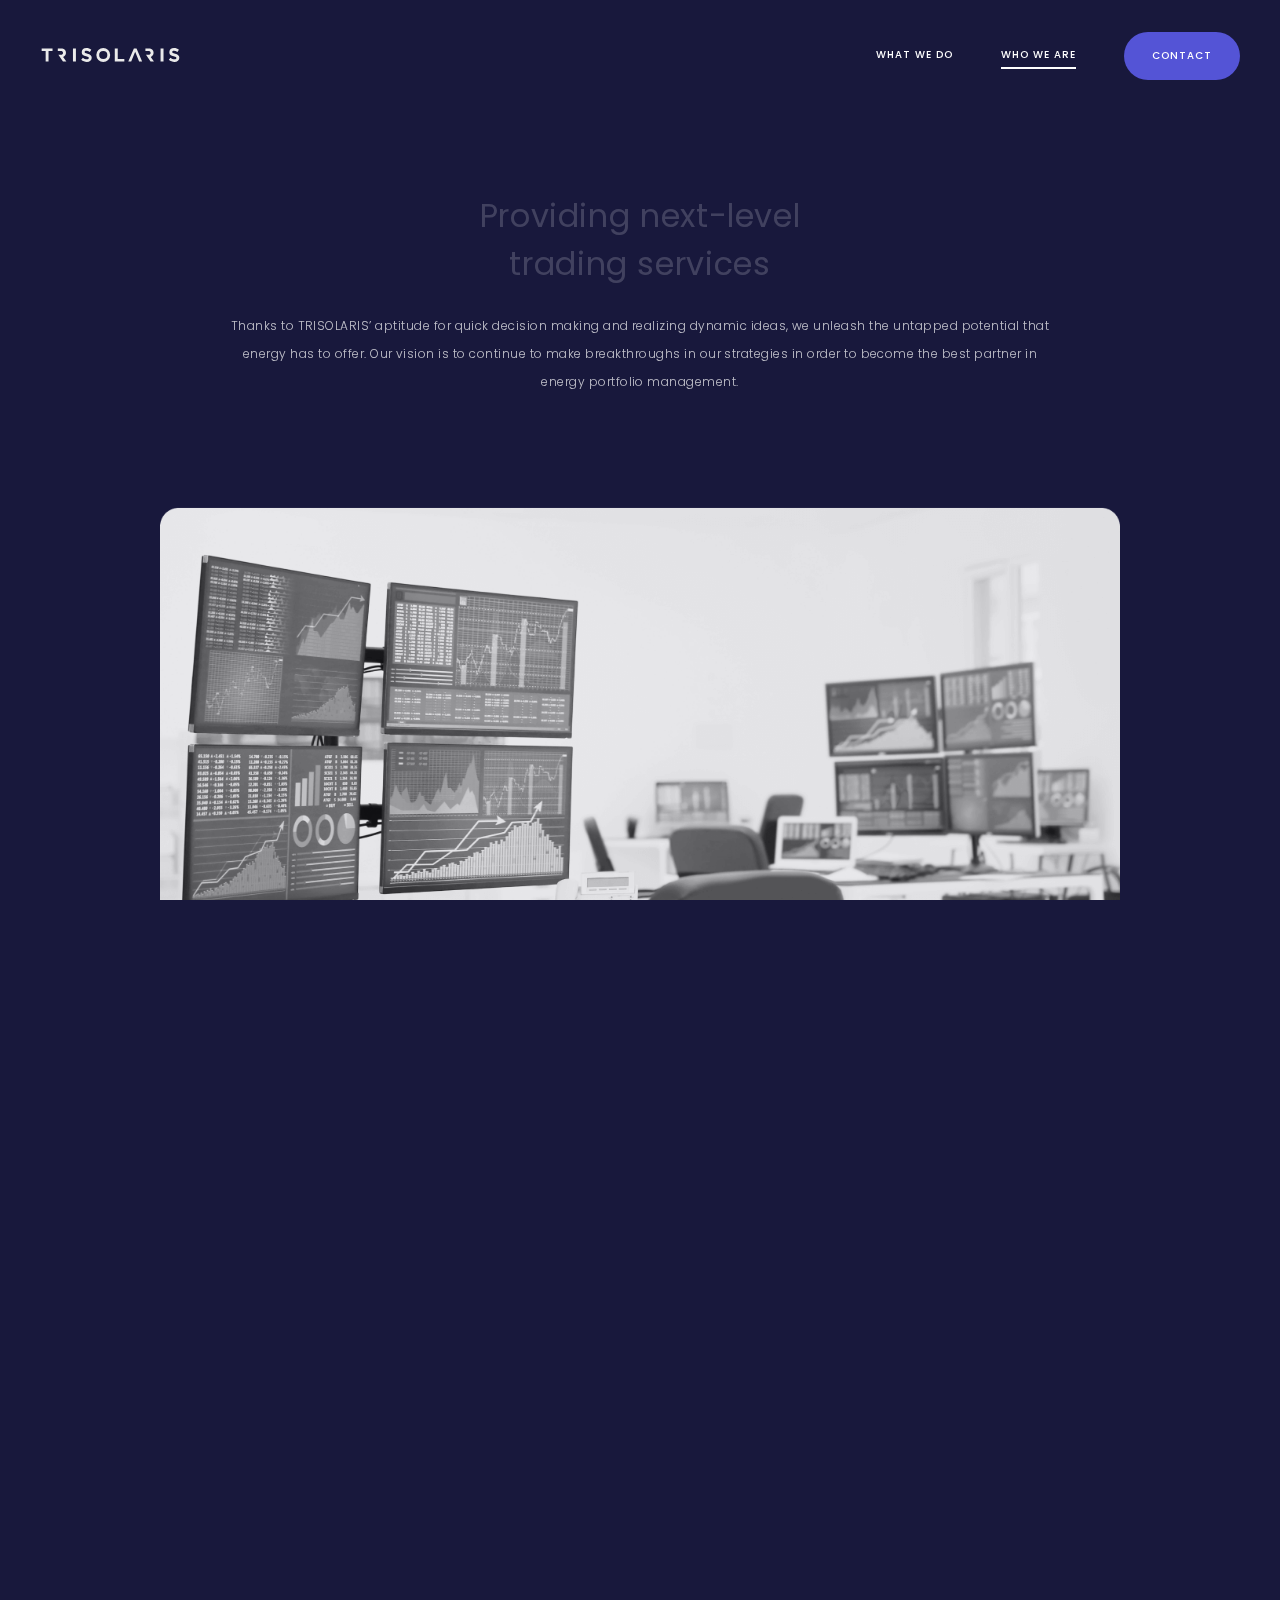
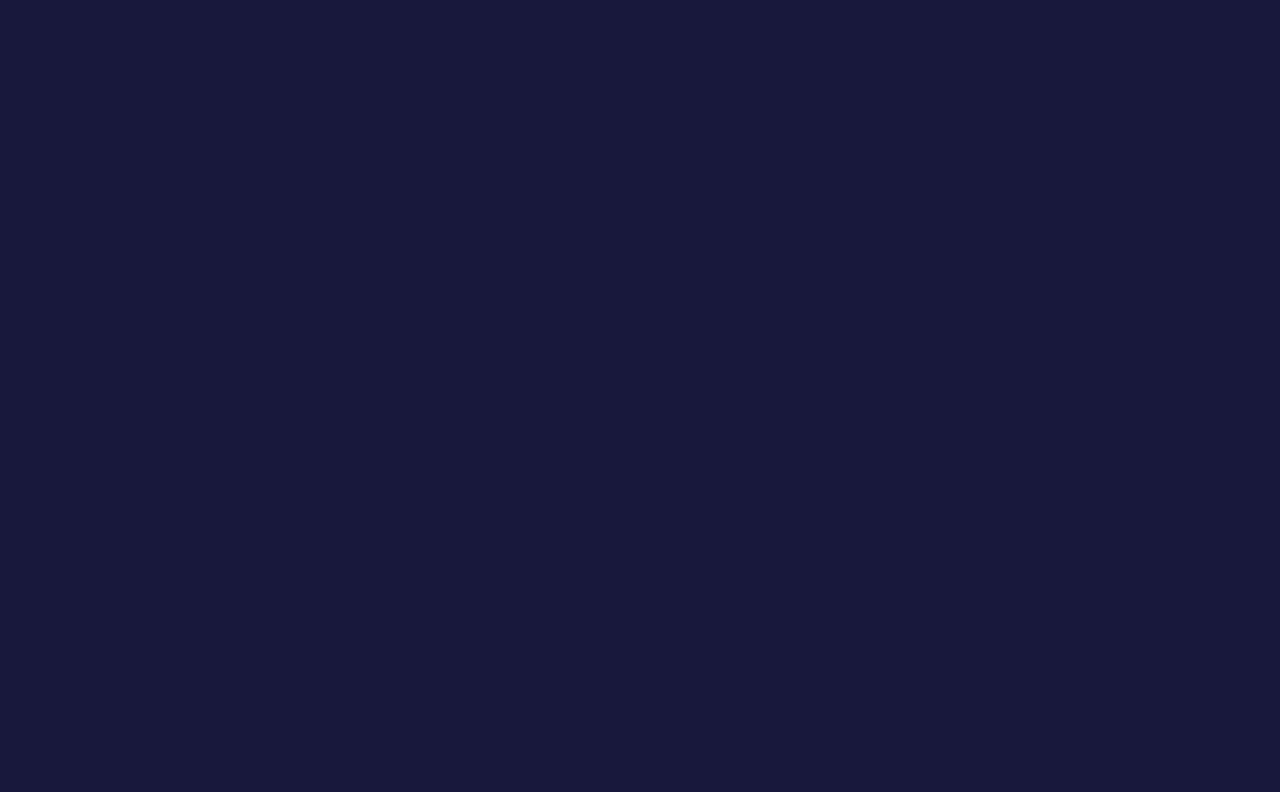
==== about.html @ 43011b35 "hero update" ====
<!DOCTYPE html>
<html lang="en">

<head>
	<meta charset="UTF-8">
	<meta name="viewport" content="width=device-width, initial-scale=1.0">
	<link rel="stylesheet" href="style.css">
	<title>Trisolaris</title>

	<link rel="apple-touch-icon" sizes="180x180" href="images/content/favicon/apple-touch-icon.png">
	<link rel="icon" type="image/png" sizes="32x32" href="images/content/favicon/favicon-32x32.png">
	<link rel="icon" type="image/png" sizes="16x16" href="images/content/favicon/favicon-16x16.png">
	<link rel="manifest" href="images/content/favicon/site.webmanifest">
	<link rel="mask-icon" href="images/content/favicon/safari-pinned-tab.svg" color="#5bbad5">
	<meta name="msapplication-TileColor" content="#da532c">
	<meta name="theme-color" content="#ffffff">

</head>

<body>
	<div id="smooth-wrapper" class="smooth-wrapper">
		<div id="smooth-content">
			<nav class="nav">
				<div class="nav__logo">
					<a href="/trisolaris/"><img src="@/../images/bg/logo.svg" alt="Trisolaris logo"></a>
				</div>
				<div class="nav__burger"></div>
				<div class="nav__menu">

					<a class="nav__menu__burger nav__menu__item" href="/trisolaris/" role="button">What we do</a>
					<a class="nav__menu__burger nav__menu__item nav__menu__item-active" href="/trisolaris/about.html" role="button">Who we are</a>
					<a class="nav__menu__burger nav__menu__button" href="/trisolaris/contact.html" role="button">
						<p>Contact</p>
					</a>

				</div>
			</nav>
			<section class="aboutus">
				<div class="container">
					<div class="aboutus__text">
						<h1 class="aboutus__text-animation">Providing next-level<br> trading services</h1>
						<p>Thanks to TRISOLARIS’ aptitude for quick decision making and realizing dynamic ideas, we unleash the untapped potential that energy has to offer. Our vision is to continue to make breakthroughs in our strategies in order to become the best partner in energy portfolio management.</p>
					</div>
					<div class="aboutus__image">
						<img src="@/../images/bg/aboutus.png" alt="">
					</div>
					<div class="aboutus__divider">
						<div class="aboutus__divider__line"></div>
						<p>UNIQUE ADVANTAGE</p>
						<div class="aboutus__divider__line"></div>
					</div>
					<div class="aboutus__bottomtext">
						<h1>To reach our goal, TRISOLARIS leverages our own unique advantage – connecting our data and proprietary technology with market expertise.</h1>
						<p>We utilize our team’s proficiency  in analyzing data, recognizing patterns and solving complex problems to avoid risk, reduce volatility in the market and maximize profit. Our team’s skill in maneuvering the markets’ complexities always ensure that our trading activities are not only operating smoothly but at their top capacities.</p>
					</div>
				</div>
			</section>

			<section class="bottom">
				<div class="bottom__bg">
					<div class="bottom__bg__overlay"></div>
					<div class="bottom__bg__gradient"></div>
					<img src="@/../images/bg/bg-bottom-nogap.png" alt="Background mountains">
				</div>
				<div class="bottom__circleWrap">
					<div class="bottom__circleWrap__circle"></div>
				</div>
				<div class="bottom__content">
					<div class="bottom__content__headline">
						<img src="@/../images/bg/logo.svg" alt="Trisolaris logo">
						<p>Reshaping the world<br> of commodity trading</p>
					</div>
					<div class="bottom__content__contacts container">
						<div class="bottom__content__contacts__item">
							<h4>Pages</h4>
							<a class="bottom__content__contacts__item-underline" href="/trisolaris/" role="button">What we do</a>
							<a class="bottom__content__contacts__item-underline" href="/trisolaris/about.html" role="button">Who we are</a>
							<a class="bottom__content__contacts__item-underline" href="/trisolaris/contact.html" role="button">Contact</a>
						</div>
						<div class="bottom__content__contacts__item">
							<h4>Company</h4>
							<p>
								Trisolaris AG<br>
								Hinterbergstrasse 22<br>
								6312 Steinhausen<br>
								Switzerland<br>
							</p>
						</div>
						<div class="bottom__content__contacts__item">
							<h4>Contact</h4>
							<a href="tel:+41417401402" rel="noopener" role="button">Phone: +41 41 740 14 02</a>
							<a href="mailto:info@trisolaris.ch" rel="noopener" role="button">E-mail: info@trisolaris.ch</a>
							<a href="/trisolaris/" role="button">Web: www.trisolaris.ch</a>
						</div>
						<!--
            <div class="bottom__content__contacts__item">
                <h4>Social media</h4>
                <a class="bottom__content__contacts__item-underline" href="" role="button">Linkedin</a>
                <a class="bottom__content__contacts__item-underline" href="" role="button">Instagram</a>
                <a class="bottom__content__contacts__item-underline" href="" role="button">Twitter</a>
                <a class="bottom__content__contacts__item-underline" href="" role="button">Facebook</a>
            </div>
            -->
					</div>
					<div class="bottom__content__copyright">
						<p>© 2023, Trisolaris AG. All rights reserved.</p>
					</div>
				</div>
			</section>
		</div>
	</div>
	<script type="text/js" src="js/vendor/gsap.min.js"></script>
	<script type="text/js" src="js/ScrollSmoother.min.js"></script>
	<script type="text/js" src="js/ScrollTrigger.min.js"></script>

	<script src="js/scripts.js?202303141317"></script>

</body>

</html>
---- style.css ----
:root{--space-cadet-color:#212140;--rich-black-color:#11111c;--delft-blue-color:#30384e;--powder-blue-color:#a6b0c9;--iris-color:#5454d6;--iris-color-hover:#2f2fae;--periwinkle-color:#bdbdef;--magnolia-color:#efeffb;--battleship-grey-color:#999;--timberwolf-color:#d6d6d6;--white-color:#fff;--bg-color:#18183c}.container{width:100%;max-width:83.125rem;margin:0 auto;-webkit-box-sizing:border-box;box-sizing:border-box}@font-face{font-family:Poppins-Medium;font-style:Medium;src:url(fonts/Poppins/Poppins-Medium.ttf)}@font-face{font-family:Poppins-Light;font-style:Light;src:url(fonts/Poppins/Poppins-Light.ttf)}@font-face{font-family:Poppins;font-style:normal;src:url(fonts/Poppins/Poppins-Regular.ttf)}a,abbr,acronym,address,applet,article,aside,audio,b,big,blockquote,body,canvas,caption,center,cite,code,dd,del,details,dfn,div,dl,dt,em,embed,fieldset,figcaption,figure,footer,form,h1,h2,h3,h4,h5,h6,header,hgroup,html,i,iframe,img,ins,kbd,label,legend,li,mark,menu,nav,object,ol,output,p,pre,q,ruby,s,samp,section,small,span,strike,strong,summary,table,tbody,td,tfoot,th,thead,time,tr,tt,u,ul,var,video{margin:0;padding:0;border:0;font-size:100%;font:inherit;vertical-align:baseline;text-decoration:none}article,aside,details,figcaption,figure,footer,header,hgroup,menu,nav,section{display:block}body{line-height:1;background-color:var(--bg-color)}ol,ul{list-style:none}blockquote,q{quotes:none}blockquote:after,blockquote:before,q:after,q:before{content:"";content:none}table{border-collapse:collapse;border-spacing:0}button,input,select,textarea{padding:0;background:none;border:none;border-radius:0;outline:none;-webkit-appearance:none;-moz-appearance:none;appearance:none}body{position:relative}.split-line-white{background:-webkit-gradient(linear,left top,right top,color-stop(50%,var(--white-color)),color-stop(50%,transparent));background:linear-gradient(90deg,var(--white-color) 50%,transparent 0);background-size:200%;background-position-x:100%;-webkit-background-clip:text;background-clip:text}.split-line-iris{background:-webkit-gradient(linear,left top,right top,color-stop(50%,var(--iris-color)),color-stop(50%,transparent));background:linear-gradient(90deg,var(--iris-color) 50%,transparent 0);background-size:200%;background-position-x:100%;-webkit-background-clip:text;background-clip:text}.nav{position:absolute;display:-webkit-box;display:-ms-flexbox;display:flex;-webkit-box-align:center;-ms-flex-align:center;align-items:center;-webkit-box-pack:justify;-ms-flex-pack:justify;justify-content:space-between;width:calc(100% - 5rem);padding:2rem 2.5rem 0;z-index:9999;-webkit-transform:translateY(-12.5rem);transform:translateY(-12.5rem)}.nav__logo{width:1.125rem}.nav__logo img{width:11.0625rem;height:1.125rem}.nav__burger-active:before{rotate:45deg}.nav__burger-active:after{rotate:-45deg}.nav__menu{display:-webkit-box;display:-ms-flexbox;display:flex;-webkit-box-align:center;-ms-flex-align:center;align-items:center;gap:3rem}.nav__menu__item-active:after{width:100%!important}.nav__menu__item{font-family:Poppins-Medium;font-style:normal;font-weight:500;font-size:0.875rem;line-height:1.75rem;color:var(--white-color);text-align:center;letter-spacing:.08em;-webkit-font-feature-settings:"liga" off;font-feature-settings:"liga" off;text-transform:uppercase;cursor:pointer}.nav__menu__item:after{content:"";height:0.125rem;background-color:#fff;width:0;display:inherit;-webkit-transition:width .3s ease-out;transition:width .3s ease-out}.nav__menu__button{background-color:var(--iris-color);border-radius:37.5rem;cursor:pointer;-webkit-transition:background-color .3s ease-out;transition:background-color .3s ease-out}.nav__menu__button p{padding:0.875rem 2rem;font-family:Poppins-Medium;font-style:normal;font-weight:500;font-size:0.875rem;line-height:1.75rem;color:var(--white-color);text-transform:uppercase}.hero__bg{position:absolute;width:100%;height:170vh;overflow:hidden;z-index:-1}.hero__bg img{display:block;width:100%;height:100%;-o-object-fit:cover;object-fit:cover;-o-object-position:center top;object-position:center top}.hero__shape{position:absolute;width:100%;height:100vh;display:-webkit-box;display:-ms-flexbox;display:flex;-webkit-box-align:center;-ms-flex-align:center;align-items:center;-webkit-box-pack:center;-ms-flex-pack:center;justify-content:center;-ms-flex-negative:0;flex-shrink:0;top:0;z-index:3}.hero__shape svg{width:50rem;height:50rem;-ms-flex-negative:0;flex-shrink:0;scale:0;overflow:visible}.hero{width:100vw;height:100vh;position:relative;overflow:hidden}.hero__content{width:100%;height:100%;overflow:hidden}.hero__content,.hero__content__circle{display:-webkit-box;display:-ms-flexbox;display:flex;-webkit-box-pack:center;-ms-flex-pack:center;justify-content:center;-webkit-box-align:center;-ms-flex-align:center;align-items:center}.hero__content__circle{width:calc(100vh - 7.5rem);height:calc(100vh - 7.5rem);min-width:38.75rem;min-height:38.75rem;margin:3.75rem 0;-ms-flex-negative:0;flex-shrink:0;border-radius:100%;background:rgba(5,5,27,.9450980392);scale:0}.hero__content__circle__ring{margin:9.375%;height:81.25%;width:81.25%;-ms-flex-negative:0;flex-shrink:0;border-radius:100%;border:0.125rem solid var(--iris-color);scale:.7}.hero__content__circle__ring,.hero__content__circle__ring__text{display:-webkit-box;display:-ms-flexbox;display:flex;-webkit-box-pack:center;-ms-flex-pack:center;justify-content:center;-webkit-box-align:center;-ms-flex-align:center;align-items:center}.hero__content__circle__ring__text{z-index:3;-webkit-box-orient:vertical;-webkit-box-direction:normal;-ms-flex-direction:column;flex-direction:column}.hero__content__circle__ring__text h1{font-family:Poppins;font-style:normal;font-weight:400;font-size:3.5rem;line-height:4.5rem;font-size:5.186vh;line-height:6.668vh;text-align:center;color:var(--white-color);padding-bottom:2.5rem;letter-spacing:.02em}.hero__content__circle__ring__text__action{display:-webkit-box;display:-ms-flexbox;display:flex;gap:1rem;cursor:pointer}.hero__content__circle__ring__text__action p{font-family:Poppins-Medium;font-style:normal;font-weight:500;font-size:0.875rem;line-height:1.75rem;color:var(--white-color);letter-spacing:.1em;-webkit-font-feature-settings:"liga" off;font-feature-settings:"liga" off;text-transform:uppercase}.hero__content__circle__ring__text__action__button{background-color:var(--iris-color);-webkit-transition:background-color .3s ease-out;transition:background-color .3s ease-out;width:1.75rem;height:1.75rem;border-radius:3.75rem;display:-webkit-box;display:-ms-flexbox;display:flex;-webkit-box-pack:center;-ms-flex-pack:center;justify-content:center;-webkit-box-align:center;-ms-flex-align:center;align-items:center}.white__wrap{border-radius:2rem;background-color:var(--white-color);overflow:hidden;padding-top:16.25rem;position:relative;z-index:10;-webkit-transform-origin:50% 80%;transform-origin:50% 80%}.white__firstText__heading-wrap{max-width:67.5rem}.white__firstText__heading-wrap h2{font-family:Poppins;font-style:normal;font-weight:400;font-size:3.25rem;line-height:4.625rem;letter-spacing:.02em;color:rgba(84,84,214,.2);display:inline}.white__firstText__heading-wrap span{position:relative;vertical-align:bottom;display:inline-block;width:7.3125rem;height:4.375rem}.white__firstText__heading-wrap img{display:inline;vertical-align:bottom;position:absolute;opacity:0}.white__firstText p{font-family:Poppins-Light;font-style:normal;font-weight:300;font-size:1rem;line-height:2rem;letter-spacing:.04em;max-width:56.875rem;padding-top:2.5rem;color:var(--space-cadet-color);opacity:.8}.white__pictures{display:-webkit-box;display:-ms-flexbox;display:flex;gap:1.5rem;padding:12.5rem 2.25rem 0}.white__pictures__item{position:relative;width:100%;height:100%}.white__pictures__item__overlay{background-color:var(--iris-color);mix-blend-mode:overlay;width:100%;height:100%}.white__pictures__item__overlay,.white__pictures__item p{cursor:pointer;position:absolute;opacity:0;-webkit-transition:opacity .3s ease-out;transition:opacity .3s ease-out}.white__pictures__item p{font-family:Poppins-Medium;font-style:normal;font-weight:500;font-size:1rem;line-height:1.75rem;letter-spacing:.1em;text-transform:uppercase;-webkit-font-feature-settings:"liga" off;font-feature-settings:"liga" off;bottom:2rem;left:2.5rem;color:#00f}.white__pictures__item img{width:100%;height:100%}.white__secondText{padding-top:11.25rem;padding-right:4.5rem;padding-bottom:16.25rem}.white__secondText__wrap{padding-left:36%;max-width:56.875rem}.white__secondText__wrap p{font-family:Poppins-Light;font-style:normal;font-weight:300;font-size:1rem;line-height:2rem;letter-spacing:.04em;max-width:56.875rem;color:var(--space-cadet-color);opacity:.8}.white__secondText__wrap__button{width:-webkit-fit-content;width:-moz-fit-content;width:fit-content;cursor:pointer;display:-webkit-box;display:-ms-flexbox;display:flex;-webkit-box-align:baseline;-ms-flex-align:baseline;align-items:baseline}.white__secondText__wrap__button p{font-family:Poppins-Medium;font-style:normal;font-weight:500;font-size:0.875rem;line-height:1.75rem;letter-spacing:.1em;margin-top:3rem;padding-right:1rem;text-transform:uppercase;color:var(--iris-color)}.white__secondText__wrap__button__circle{background-color:var(--iris-color);-webkit-transition:background-color .3s ease-out;transition:background-color .3s ease-out;width:1.75rem;height:1.75rem;border-radius:3.75rem;display:-webkit-box;display:-ms-flexbox;display:flex;-webkit-box-pack:center;-ms-flex-pack:center;justify-content:center;-webkit-box-align:center;-ms-flex-align:center;align-items:center}.text{margin-top:-34.375rem;overflow:visible;position:relative;z-index:3}.text__content{padding-top:16.25rem}.text__content__divider{width:calc(100% + 50vw - 41.5625rem);display:-webkit-box;display:-ms-flexbox;display:flex;-webkit-box-align:center;-ms-flex-align:center;align-items:center;gap:2rem}.text__content__divider p{font-family:Poppins;font-style:normal;font-weight:400;font-size:1rem;line-height:2rem;letter-spacing:.1em;color:var(--white-color);opacity:.4;text-transform:uppercase}.text__content__divider__line{height:0.0625rem;width:100%;background-color:var(--white-color);opacity:.16;-ms-flex-negative:0;flex-shrink:0}.text__content h2{font-family:Poppins;font-style:normal;font-weight:400;font-size:3.5rem;line-height:4.5rem;padding-top:3rem;letter-spacing:.02em;color:hsla(0,0%,100%,.2);max-width:53.125rem}.text__content__block{font-family:Poppins-Light;font-style:normal;font-weight:300;font-size:1rem;line-height:2rem;letter-spacing:.04em;color:var(--white-color);opacity:.8;padding-top:3.5rem;padding-left:4.5rem;max-width:57rem}.text__content__numbers{display:-webkit-box;display:-ms-flexbox;display:flex;gap:12.125rem;padding-top:7.75rem;padding-left:4.5rem}.text__content__numbers__double{display:-webkit-box;display:-ms-flexbox;display:flex;gap:12.125rem}.text__content__numbers__double__item{display:-webkit-box;display:-ms-flexbox;display:flex;-webkit-box-orient:vertical;-webkit-box-direction:normal;-ms-flex-direction:column;flex-direction:column}.text__content__numbers__double__item p{font-family:Poppins-Light;font-style:normal;font-weight:300;font-size:1rem;line-height:2rem;letter-spacing:.04em;opacity:.8;color:var(--white-color);padding-top:1.5rem;width:10.75rem}.text__content__numbers__double__item h1{font-family:Poppins;font-style:normal;font-weight:400;font-size:3.5rem;line-height:4.5rem;letter-spacing:.04em;color:#fff}.bottom{height:87.8125rem;position:relative;overflow:hidden;margin-top:-0.0625rem}.bottom__bg,.bottom__bg__overlay{position:absolute;width:100%;height:100%}.bottom__bg__overlay{background:var(--iris-color);mix-blend-mode:overlay}.bottom__bg__gradient{height:51.5rem;width:100%;background:-webkit-gradient(linear,left top,left bottom,from(#18183c),to(rgba(24,24,60,0)));background:linear-gradient(180deg,#18183c,rgba(24,24,60,0));position:absolute}.bottom__bg img{display:block;width:100%;height:100%;-o-object-fit:cover;object-fit:cover;-o-object-position:center bottom;object-position:center bottom;mix-blend-mode:normal}.bottom__circleWrap{position:absolute;width:100%;height:100%;display:-webkit-box;display:-ms-flexbox;display:flex;-webkit-box-pack:center;-ms-flex-pack:center;justify-content:center;bottom:0}.bottom__circleWrap__circle{width:calc(100vw - 13.25rem);height:calc(100vw - 13.25rem);opacity:.1;border:0.125rem solid var(--white-color);border-radius:100%;margin-left:6.625rem;margin-right:6.625rem;-webkit-transform:translateY(17.19%);transform:translateY(17.19%)}.bottom__content{-webkit-box-pack:end;-ms-flex-pack:end;justify-content:flex-end;height:100%}.bottom__content,.bottom__content__headline{display:-webkit-box;display:-ms-flexbox;display:flex;-webkit-box-orient:vertical;-webkit-box-direction:normal;-ms-flex-direction:column;flex-direction:column;-webkit-box-align:center;-ms-flex-align:center;align-items:center}.bottom__content__headline{gap:3.5rem;z-index:1}.bottom__content__headline img{width:18.5rem;height:1.875rem}.bottom__content__headline p{font-family:Poppins;font-style:normal;font-weight:400;font-size:3.5rem;line-height:4.5rem;letter-spacing:.02em;color:var(--white-color);text-align:center}.bottom__content__contacts{padding-top:8.75rem;display:-webkit-box;display:-ms-flexbox;display:flex;-webkit-box-pack:center;-ms-flex-pack:center;justify-content:center;gap:10rem;padding-left:4.5rem;padding-right:4.5rem;text-align:center}.bottom__content__contacts h4{font-family:Poppins;font-style:normal;font-weight:400;font-size:1rem;line-height:2rem;letter-spacing:.02em;color:var(--white-color);padding-bottom:1rem;z-index:1}.bottom__content__contacts a,.bottom__content__contacts p{font-family:Poppins;font-style:normal;font-weight:400;font-size:1rem;line-height:2rem;letter-spacing:.02em;color:var(--white-color);opacity:.7;line-height:2.125rem}.bottom__content__contacts a:active,.bottom__content__contacts a:link,.bottom__content__contacts a:visited{color:var(--white-color)}.bottom__content__contacts__item{width:13.4375rem;display:-webkit-box;display:-ms-flexbox;display:flex;-webkit-box-orient:vertical;-webkit-box-direction:normal;-ms-flex-direction:column;flex-direction:column}.bottom__content__contacts__item-underline{text-decoration:underline}.bottom__content__copyright{padding-top:11.5rem;padding-bottom:2.5rem}.bottom__content__copyright p{font-family:Poppins-Light;font-style:normal;font-weight:300;font-size:1rem;line-height:2rem;letter-spacing:.04em;color:var(--white-color);opacity:.7}.contact{width:100vw;overflow:visible;padding-top:6.25rem;padding-bottom:1.25rem}.contact,.contact .container{min-height:calc(100vh - 7.5rem)}.contact .container{display:-webkit-box;display:-ms-flexbox;display:flex;-webkit-box-pack:justify;-ms-flex-pack:justify;justify-content:space-between;-webkit-box-align:center;-ms-flex-align:center;align-items:center;width:100%;opacity:0;-webkit-transform:translateY(25rem);transform:translateY(25rem)}.contact__content{display:-webkit-box;display:-ms-flexbox;display:flex;-webkit-box-orient:vertical;-webkit-box-direction:normal;-ms-flex-direction:column;flex-direction:column;gap:3rem}.contact__content h1{font-family:Poppins;font-style:normal;font-weight:400;font-size:3.5rem;line-height:4.5rem;letter-spacing:.02em;color:hsla(0,0%,100%,.2)}.contact__content__textBlock{display:-webkit-box;display:-ms-flexbox;display:flex;-webkit-box-orient:vertical;-webkit-box-direction:normal;-ms-flex-direction:column;flex-direction:column;gap:3rem}.contact__content__textBlock__item__headline{display:-webkit-box;display:-ms-flexbox;display:flex;-webkit-box-align:center;-ms-flex-align:center;align-items:center;gap:1rem;padding-bottom:1rem}.contact__content__textBlock__item__headline__circleIcon{width:2.5rem;height:2.5rem;border-radius:100%;display:-webkit-box;display:-ms-flexbox;display:flex;-webkit-box-pack:center;-ms-flex-pack:center;justify-content:center;-webkit-box-align:center;-ms-flex-align:center;align-items:center;border:0.04688rem solid hsla(0,0%,100%,.3)}.contact__content__textBlock__item__headline h2{font-family:Poppins-Medium;font-style:normal;font-weight:500;font-size:1rem;line-height:1.75rem;line-height:2rem;color:var(--white-color)}.contact__content__textBlock__item a,.contact__content__textBlock__item p{font-family:Poppins;font-style:normal;font-weight:400;font-size:1rem;line-height:2rem;letter-spacing:.02em;color:var(--white-color);opacity:.7;line-height:2.125rem}.contact__content__textBlock__item__links{display:-webkit-box;display:-ms-flexbox;display:flex;-webkit-box-orient:vertical;-webkit-box-direction:normal;-ms-flex-direction:column;flex-direction:column;-webkit-box-pack:center;-ms-flex-pack:center;justify-content:center}.contact__content__textBlock__item__links__circle{background:#fff;opacity:.7;width:0.25rem;height:0.25rem;border-radius:100%}.contact__content__textBlock__item__links p{padding-top:1rem;font-family:Poppins;font-style:normal;font-weight:400;font-size:0.875rem;line-height:1.875rem;letter-spacing:.02em;color:#fff;opacity:.3}.contact__map{border:0.125rem solid #5454d6;border-radius:2rem;width:42rem;height:42rem;padding:1.125rem;-webkit-box-sizing:border-box;box-sizing:border-box;display:-webkit-box;display:-ms-flexbox;display:flex;-webkit-box-pack:center;-ms-flex-pack:center;justify-content:center;-webkit-box-align:center;-ms-flex-align:center;align-items:center;position:relative;overflow:hidden}.contact__map__frame{position:relative;height:100%;width:100%}.contact__map__frame,.contact__map__frame .gm-style>div{border-radius:1.5rem;overflow:hidden}.contact__map .white-box{position:absolute;width:calc(100% - 3rem);height:calc(100% - 3rem);background-color:#f9f9f9;border-radius:1.5rem;z-index:-1}.aboutus{width:100vw;overflow:hidden}.aboutus .container{-webkit-transform:translateY(25rem);transform:translateY(25rem);opacity:0}.aboutus .container,.aboutus__text{display:-webkit-box;display:-ms-flexbox;display:flex;-webkit-box-orient:vertical;-webkit-box-direction:normal;-ms-flex-direction:column;flex-direction:column;-webkit-box-align:center;-ms-flex-align:center;align-items:center}.aboutus__text{padding-top:13rem}.aboutus__text h1{font-family:Poppins;font-style:normal;font-weight:400;font-size:3.5rem;line-height:4.5rem;letter-spacing:.02em;color:hsla(0,0%,100%,.2);text-align:center}.aboutus__text p{font-family:Poppins-Light;font-style:normal;font-weight:300;font-size:1rem;line-height:2rem;color:hsla(0,0%,100%,.8);letter-spacing:.04em;text-align:center;max-width:51.75rem;padding-top:3rem}.aboutus__image{margin-top:7rem;width:76.4375rem;overflow:hidden;display:-webkit-box;display:-ms-flexbox;display:flex;-webkit-box-align:center;-ms-flex-align:center;align-items:center;border-radius:1rem}.aboutus__image img{width:100%}.aboutus__divider{padding-top:10rem;display:-webkit-box;display:-ms-flexbox;display:flex;-webkit-box-align:center;-ms-flex-align:center;align-items:center;gap:3rem}.aboutus__divider p{font-family:Poppins-Light;font-style:normal;font-weight:300;font-size:1rem;line-height:2rem;letter-spacing:.1em;color:#fff;opacity:.4;width:11.3125rem}.aboutus__divider__line{opacity:.16;background-color:#fff;height:0.0625rem;width:50vw}.aboutus__bottomtext{display:-webkit-box;display:-ms-flexbox;display:flex;-webkit-box-orient:vertical;-webkit-box-direction:normal;-ms-flex-direction:column;flex-direction:column;-webkit-box-align:center;-ms-flex-align:center;align-items:center;padding-top:5rem;gap:1rem;max-width:56.9375rem}.aboutus__bottomtext h1{font-family:Poppins-Medium;font-style:normal;font-weight:500;font-size:1.125rem;line-height:2.125rem;text-align:center;letter-spacing:.04em;color:#fff}.aboutus__bottomtext p{font-family:Poppins-Light;font-style:normal;font-weight:300;font-size:1rem;line-height:2rem;text-align:center;letter-spacing:.04em;color:hsla(0,0%,100%,.8)}@media(min-width:0em)and (max-width:59.5em){.container{max-width:37.5rem;padding:0 1.5rem}.nav{padding:2rem 2rem 0}.nav__logo img{width:8.8125rem;height:0.875rem}.nav__burger{cursor:pointer}.nav__burger:after,.nav__burger:before{content:"";height:0.125rem;background-color:#fff;width:1.125rem;display:block;-webkit-transition:.3s ease-in-out;transition:.3s ease-in-out;-webkit-transform-origin:0.3125rem;transform-origin:0.3125rem}.nav__burger:after{margin-top:0.25rem}.nav__menu-active{top:11rem!important}.nav__menu{position:absolute;margin-top:-11rem;padding-top:11rem;left:0;display:-webkit-box;display:-ms-flexbox;display:flex;-webkit-box-orient:vertical;-webkit-box-direction:normal;-ms-flex-direction:column;flex-direction:column;gap:5rem;top:-90vh;background-color:#18183c;z-index:-1;padding-bottom:calc(100vh - 26rem);width:100vw;-webkit-transition:.75s ease-out;transition:.75s ease-out}.nav__menu__burger{-webkit-transition:.4s ease-out;transition:.4s ease-out;-webkit-transition-delay:.85s;transition-delay:.85s;opacity:0}.nav__menu__burger-active{opacity:1}.nav__menu__button{background-color:transparent}.nav__menu__button:after{content:"";height:0.125rem;background-color:#fff;width:0;display:inherit;-webkit-transition:width .3s ease-out;transition:width .3s ease-out}.nav__menu__button p{padding:0}.hero__bg img{-o-object-position:60% top;object-position:60% top}.hero__shape{overflow:hidden}.hero__shape svg{width:31.25rem;height:31.25rem}.hero__content__circle{width:calc(100vh - 15.75rem);height:calc(100vh - 15.75rem);min-width:31.375rem;min-height:31.375rem;margin:7.875rem 0}.hero__content__circle__ring__text{max-width:18.8125rem}.hero__content__circle__ring__text h1{font-size:3.7vh;line-height:5.9vh;padding-bottom:1.75rem}.hero__content__circle__ring__text h1 br{display:none}.hero__content__circle__ring__text__action p{font-family:Poppins-Medium;font-style:normal;font-weight:500;font-size:0.75rem;line-height:1.625rem}.white__wrap{padding-top:6rem;border-radius:1.5rem}.white__firstText__heading-wrap h2{font-family:Poppins;font-style:normal;font-weight:400;font-size:1.75rem;line-height:2.75rem}.white__firstText__heading-wrap span{width:4.5rem;height:2.625rem}.white__firstText__heading-wrap img{width:4.5rem;height:2.625rem}.white__firstText p{font-family:Poppins-Light;font-style:normal;font-weight:300;font-size:0.875rem;line-height:1.875rem;padding-top:1.5rem}.white__pictures{padding:4.5rem 1.5rem 0;overflow-x:scroll;-ms-overflow-style:none;scrollbar-width:none}.white__pictures::-webkit-scrollbar{display:none}.white__pictures__item{-ms-flex-negative:.13;flex-shrink:.13}.white__secondText{padding-top:4.5rem;padding-bottom:6rem}.white__secondText__wrap{padding-left:1.5rem;padding-right:1.5rem;width:calc(100vw - 3rem)}.white__secondText__wrap p{font-family:Poppins-Light;font-style:normal;font-weight:300;font-size:0.875rem;line-height:1.875rem}.white__secondText__wrap__button p{margin-top:2rem;font-family:Poppins-Medium;font-style:normal;font-weight:500;font-size:0.75rem;line-height:1.625rem}.text{overflow:hidden;margin-top:-14.0625rem}.text__content{padding-top:7.5rem}.text__content__divider p{font-family:Poppins;font-style:normal;font-weight:400;font-size:0.875rem;line-height:1.875rem}.text__content h2{font-family:Poppins;font-style:normal;font-weight:400;font-size:1.75rem;line-height:2.75rem;padding-top:2rem}.text__content__block{font-family:Poppins-Light;font-style:normal;font-weight:300;font-size:0.875rem;line-height:1.875rem;padding-left:0;padding-top:1.5rem}.text__content__numbers{padding-top:4rem;padding-left:0;padding-bottom:6.5rem;gap:2.375rem;-ms-flex-wrap:wrap;flex-wrap:wrap}.text__content__numbers__double{gap:2.375rem}.text__content__numbers__double__item p{font-family:Poppins-Light;font-style:normal;font-weight:300;font-size:0.875rem;line-height:1.875rem;padding-top:0.5rem;width:7.3125rem}.text__content__numbers__double__item h1{font-family:Poppins-Medium;font-style:normal;font-weight:500;font-size:2rem;line-height:3rem;letter-spacing:.02em}.bottom{height:82.0625rem}.bottom__bg img{-o-object-position:60% top;object-position:60% top}.bottom__circleWrap__circle{height:75rem;width:75rem;margin-top:1rem;margin-bottom:6.0625rem;-ms-flex-negative:0;flex-shrink:0;-webkit-transform:none;transform:none}.bottom__content__headline{gap:2rem}.bottom__content__headline img{width:9.75rem;height:1rem}.bottom__content__headline p{font-family:Poppins;font-style:normal;font-weight:400;font-size:2rem;line-height:3rem;max-width:19.75rem}.bottom__content__headline p br{display:none}.bottom__content__contacts{padding-top:4rem;-webkit-box-orient:vertical;-webkit-box-direction:normal;-ms-flex-direction:column;flex-direction:column;-webkit-box-align:center;-ms-flex-align:center;align-items:center;gap:3rem}.bottom__content__contacts h4{text-align:center;font-family:Poppins;font-style:normal;font-weight:400;font-size:0.875rem;line-height:1.875rem}.bottom__content__contacts a,.bottom__content__contacts p{font-family:Poppins;font-style:normal;font-weight:400;font-size:0.875rem;line-height:1.875rem;text-align:center}.bottom__content__copyright{padding-top:5.1875rem;padding-bottom:1.5rem}.bottom__content__copyright p{font-family:Poppins-Light;font-style:normal;font-weight:300;font-size:0.875rem;line-height:1.875rem;text-align:center}.contact .container{-webkit-box-orient:vertical;-webkit-box-direction:normal;-ms-flex-direction:column;flex-direction:column}.contact__content{gap:2.5rem;margin-top:0}.contact__content h1{font-family:Poppins;font-style:normal;font-weight:400;font-size:2rem;line-height:3rem}.contact__content__textBlock{gap:2rem}.contact__content__textBlock__item__headline{padding-bottom:0.75rem}.contact__content__textBlock__item__headline__circleIcon{width:2rem;height:2rem}.contact__content__textBlock__item__headline h2{font-family:Poppins-Medium;font-style:normal;font-weight:500;font-size:0.875rem;line-height:1.75rem}.contact__content__textBlock__item a,.contact__content__textBlock__item p{font-family:Poppins;font-style:normal;font-weight:400;font-size:0.875rem;line-height:1.875rem}.contact__content__textBlock__item__links{-webkit-box-orient:vertical;-webkit-box-direction:normal;-ms-flex-direction:column;flex-direction:column;-webkit-box-align:start;-ms-flex-align:start;align-items:flex-start}.contact__content__textBlock__item__links__circle{display:none}.contact__content__textBlock__item__links p{font-family:Poppins;font-style:normal;font-weight:400;font-size:0.875rem;line-height:1.875rem}.contact__map{border-radius:1.5rem;padding:0.5rem;margin-top:3.625rem;margin-bottom:5.5rem;width:100%;height:min(100vw - 3rem,34.5rem)}.contact__map__frame,.contact__map__frame .gm-style>div{border-radius:1rem}.aboutus{padding-bottom:5rem}.aboutus__text{padding-top:8.5rem}.aboutus__text h1{font-family:Poppins;font-style:normal;font-weight:400;font-size:1.75rem;line-height:2.75rem}.aboutus__text p{font-family:Poppins-Light;font-style:normal;font-weight:300;font-size:0.875rem;line-height:1.875rem;padding-top:1.5rem}.aboutus__image{margin-top:7rem;width:19.4375rem;height:23.9375rem}.aboutus__image img{width:auto;height:100%;-webkit-transform:translateX(-14%);transform:translateX(-14%)}.aboutus__divider{padding-top:5rem}.aboutus__divider p{font-family:Poppins-Light;font-style:normal;font-weight:300;font-size:0.75rem;line-height:1.75rem;width:8.5rem}.aboutus__bottomtext{padding-top:2.5rem}.aboutus__bottomtext h1{font-family:Poppins-Medium;font-style:normal;font-weight:500;font-size:1rem;line-height:1.75rem}.aboutus__bottomtext p{font-family:Poppins-Light;font-style:normal;font-weight:300;font-size:0.875rem;line-height:1.875rem}}@media(min-width:0em)and (max-width:59.5em)and (hover:hover){.nav__menu__button:hover{background-color:transparent}.nav__menu__button:hover:after{width:100%}}@media(min-width:48em)and (max-width:59.5em){.white__pictures__item{-ms-flex-negative:.18;flex-shrink:.18}.text__content__numbers{gap:1.75rem}.text__content__numbers__double{gap:1.75rem}}@media(min-width:59.5em)and (max-width:112.5em){.container{max-width:68.75rem}.nav__logo img{width:8.8125rem;height:0.875rem}.nav__menu__item{font-family:Poppins-Medium;font-style:normal;font-weight:500;font-size:0.75rem;line-height:1.625rem;letter-spacing:.1em}.nav__menu__button p{padding:0.75rem 1.75rem;font-family:Poppins-Medium;font-style:normal;font-weight:500;font-size:0.75rem;line-height:1.625rem;letter-spacing:.08em}.hero__shape svg{width:40.625rem;height:40.625rem}.hero__content__circle__ring__text h1{font-size:5vh;line-height:7vh}.hero__content__circle__ring__text__action p{font-family:Poppins-Medium;font-style:normal;font-weight:500;font-size:0.75rem;line-height:1.625rem}.white__wrap{padding-top:11.25rem}.white__firstText__heading-wrap{max-width:50.5625rem}.white__firstText__heading-wrap h2{font-family:Poppins;font-style:normal;font-weight:400;font-size:2.5rem;line-height:3.875rem}.white__firstText__heading-wrap span{width:6rem;height:3.5625rem}.white__firstText__heading-wrap img{width:6rem;height:3.5625rem}.white__firstText p{font-family:Poppins-Light;font-style:normal;font-weight:300;font-size:0.875rem;line-height:1.875rem;max-width:50.5625rem}.white__pictures{padding:8.75rem 1.5rem 0}.white__secondText{padding-top:8.75rem;padding-right:0;padding-bottom:11.25rem}.white__secondText__wrap{padding-left:35%;max-width:48.375rem}.white__secondText__wrap p{font-family:Poppins-Light;font-style:normal;font-weight:300;font-size:0.875rem;line-height:1.875rem;max-width:48.375rem}.white__secondText__wrap__button p{margin-top:2rem;font-family:Poppins-Medium;font-style:normal;font-weight:500;font-size:0.75rem;line-height:1.625rem}.text__content{padding-top:12.5rem}.text__content__divider p{font-family:Poppins;font-style:normal;font-weight:400;font-size:0.75rem;line-height:1.625rem}.text__content h2{font-family:Poppins;font-style:normal;font-weight:400;font-size:2.5rem;line-height:3.5rem;max-width:35.5625rem}.text__content__block{font-family:Poppins-Light;font-style:normal;font-weight:300;font-size:0.875rem;line-height:1.875rem;padding-left:4.8125rem;max-width:46.5rem}.text__content__numbers{padding-top:6rem;padding-left:4.8125rem;gap:7.1875rem}.text__content__numbers__double{gap:7.1875rem}.text__content__numbers__double__item p{font-family:Poppins-Light;font-style:normal;font-weight:300;font-size:0.875rem;line-height:1.875rem;padding-top:0.5rem}.text__content__numbers__double__item h1{font-family:Poppins-Medium;font-style:normal;font-weight:500;font-size:2.5rem;line-height:3.5rem;letter-spacing:.02em}.bottom{height:75.0625rem}.bottom__circleWrap__circle{width:calc(100vw - 10rem);height:calc(100vw - 10rem);margin-left:5rem;margin-right:5rem}.bottom__content__headline{gap:2.5rem}.bottom__content__headline img{width:13.625rem;height:1.375rem}.bottom__content__headline p{font-family:Poppins;font-style:normal;font-weight:400;font-size:2.5rem;line-height:3.5rem}.bottom__content__contacts{padding-top:8.75rem;padding-right:0;padding-left:0;max-width:68.75rem}.bottom__content__contacts h4{font-family:Poppins;font-style:normal;font-weight:400;font-size:0.875rem;line-height:1.875rem}.bottom__content__contacts a,.bottom__content__contacts p{font-family:Poppins;font-style:normal;font-weight:400;font-size:0.875rem;line-height:1.875rem}.bottom__content__copyright{padding-top:7.5rem;padding-bottom:1.875rem}.bottom__content__copyright p{font-family:Poppins-Light;font-style:normal;font-weight:300;font-size:0.875rem;line-height:1.875rem}.contact__content{gap:1.75rem}.contact__content h1{font-family:Poppins;font-style:normal;font-weight:400;font-size:2.5rem;line-height:3.5rem;max-width:35.5625rem}.contact__content__textBlock{gap:1.5rem}.contact__content__textBlock__item__headline{padding-bottom:0.75rem}.contact__content__textBlock__item__headline h2{font-family:Poppins-Medium;font-style:normal;font-weight:500;font-size:0.875rem;line-height:1.75rem}.contact__content__textBlock__item a,.contact__content__textBlock__item p{font-family:Poppins;font-style:normal;font-weight:400;font-size:0.875rem;line-height:1.875rem}.contact__content__textBlock__item__links p{padding-top:0.75rem;font-family:Poppins;font-style:normal;font-weight:400;font-size:0.875rem;line-height:1.875rem}.contact__map{padding:0.875rem;width:31.8125rem;height:31.8125rem}.aboutus__text{padding-top:11rem}.aboutus__text h1{font-family:Poppins;font-style:normal;font-weight:400;font-size:2.5rem;line-height:3.5rem;max-width:35.5625rem}.aboutus__text p{font-family:Poppins-Light;font-style:normal;font-weight:300;font-size:0.875rem;line-height:1.875rem;padding-top:2rem}.aboutus__image{margin-top:7rem;width:68.75rem}.aboutus__divider{padding-top:8.25rem}.aboutus__divider p{font-family:Poppins-Light;font-style:normal;font-weight:300;font-size:0.875rem;line-height:1.875rem;width:9.9375rem}.aboutus__bottomtext{padding-top:4.5rem}.aboutus__bottomtext h1{font-family:Poppins-Medium;font-style:normal;font-weight:500;font-size:1rem;line-height:1.75rem}.aboutus__bottomtext p{font-family:Poppins-Light;font-style:normal;font-weight:300;font-size:0.875rem;line-height:1.875rem}}@media(min-width:59.5em)and (max-width:80em){.container{max-width:60rem}.nav__menu__item{font-family:Poppins-Medium;font-style:normal;font-weight:500;font-size:0.625rem;line-height:1.5rem}.nav__menu__button p{font-family:Poppins-Medium;font-style:normal;font-weight:500;font-size:0.625rem;line-height:1.5rem;letter-spacing:.1em}.hero__shape svg{width:37.5rem;height:37.5rem}.hero__content__circle__ring__text h1{font-size:4.44444vh;line-height:6.66666vh}.hero__content__circle__ring__text__action p{font-family:Poppins-Medium;font-style:normal;font-weight:500;font-size:0.625rem;line-height:1.5rem}.hero__content__circle__ring__text__action__button{width:1.5rem;height:1.5rem}.white__wrap{padding-top:10rem}.white__firstText__heading-wrap{max-width:42.375rem}.white__firstText__heading-wrap h2{font-family:Poppins;font-style:normal;font-weight:400;font-size:2rem;line-height:3rem;line-height:3.375rem}.white__firstText__heading-wrap span{width:5rem;height:3rem}.white__firstText__heading-wrap img{width:5rem;height:3rem}.white__firstText p{font-family:Poppins-Light;font-style:normal;font-weight:300;font-size:0.75rem;line-height:1.75rem;padding-top:2rem;max-width:42.375rem}.white__pictures{padding:7.5rem 1rem 0}.white__secondText{padding-top:7.5rem;padding-bottom:10rem}.white__secondText__wrap{max-width:42.5625rem}.white__secondText__wrap p{font-family:Poppins-Light;font-style:normal;font-weight:300;font-size:0.75rem;line-height:1.75rem;max-width:42.5625rem}.text__content{padding-top:10rem}.text__content__divider p{font-family:Poppins;font-style:normal;font-weight:400;font-size:0.625rem;line-height:1.5rem}.text__content h2{font-family:Poppins;font-style:normal;font-weight:400;font-size:2rem;line-height:3rem}.text__content__block{font-family:Poppins-Light;font-style:normal;font-weight:300;font-size:0.75rem;line-height:1.75rem;padding-left:3.625rem;max-width:46.125rem}.text__content__numbers{padding-top:5.5rem;padding-left:3.625rem;gap:6.75rem}.text__content__numbers__double{gap:6.75rem}.text__content__numbers__double__item p{font-family:Poppins-Light;font-style:normal;font-weight:300;font-size:0.75rem;line-height:1.75rem}.text__content__numbers__double__item h1{font-family:Poppins-Medium;font-style:normal;font-weight:500;font-size:2.5rem;line-height:3.5rem;letter-spacing:.02em}.bottom{height:67.375rem}.bottom__circleWrap__circle{height:70.9375rem;width:70.9375rem;-webkit-transform:translateY(176 px);transform:translateY(176 px);-ms-flex-negative:0;flex-shrink:0}.bottom__content__headline{gap:2rem}.bottom__content__headline img{width:10.875rem;height:1.0625rem}.bottom__content__headline p{font-family:Poppins;font-style:normal;font-weight:400;font-size:2rem;line-height:3rem}.bottom__content__contacts{padding-top:8.25rem;gap:10.4375rem;max-width:60rem}.bottom__content__contacts a,.bottom__content__contacts p{font-family:Poppins;font-style:normal;font-weight:400;font-size:0.75rem;line-height:1.625rem}.bottom__content__copyright{padding-top:7.875rem;padding-bottom:2rem}.contact__content{gap:1.5rem}.contact__content h1{font-family:Poppins;font-style:normal;font-weight:400;font-size:2rem;line-height:3rem}.contact__content__textBlock{gap:1.25rem}.contact__content__textBlock__item__headline{padding-bottom:0.5rem}.contact__content__textBlock__item__headline__circleIcon{width:2rem;height:2rem}.contact__content__textBlock__item__headline h2{font-family:Poppins-Medium;font-style:normal;font-weight:500;font-size:0.75rem;line-height:1.625rem}.contact__content__textBlock__item a,.contact__content__textBlock__item p{font-family:Poppins;font-style:normal;font-weight:400;font-size:0.75rem;line-height:1.625rem}.contact__content__textBlock__item__links p{padding-top:0.5rem;font-family:Poppins;font-style:normal;font-weight:400;font-size:0.75rem;line-height:1.625rem}.contact__map{padding:0.75rem;width:28.5rem;height:28.5rem}.aboutus__text{padding-top:10rem}.aboutus__text h1{font-family:Poppins;font-style:normal;font-weight:400;font-size:2rem;line-height:3rem}.aboutus__text p{font-family:Poppins-Light;font-style:normal;font-weight:300;font-size:0.75rem;line-height:1.75rem;padding-top:1.5rem}.aboutus__image{margin-top:7rem;width:60rem}.aboutus__divider{padding-top:7.5rem}.aboutus__divider p{font-family:Poppins-Light;font-style:normal;font-weight:300;font-size:0.75rem;line-height:1.75rem;width:8.5rem}.aboutus__bottomtext{padding-top:4rem}.aboutus__bottomtext h1{font-family:Poppins-Medium;font-style:normal;font-weight:500;font-size:0.875rem;line-height:1.75rem}.aboutus__bottomtext p{font-family:Poppins-Light;font-style:normal;font-weight:300;font-size:0.75rem;line-height:1.75rem}}@media(min-width:120.063em){.bottom__circleWrap__circle{-webkit-transform:translateY(10%);transform:translateY(10%)}}@media(hover:hover){.nav__menu__item:hover:after{width:100%}.nav__menu__button:hover{background-color:var(--iris-color-hover)}.hero__content__circle__ring__text__action:hover .hero__content__circle__ring__text__action__button{background-color:var(--iris-color-hover)}.white__pictures__item:hover .white__pictures__item__overlay,.white__pictures__item:hover p{opacity:1}.white__secondText__wrap__button:hover .white__secondText__wrap__button__circle{background-color:var(--iris-color-hover)}}
/*# sourceMappingURL=style.css.map */
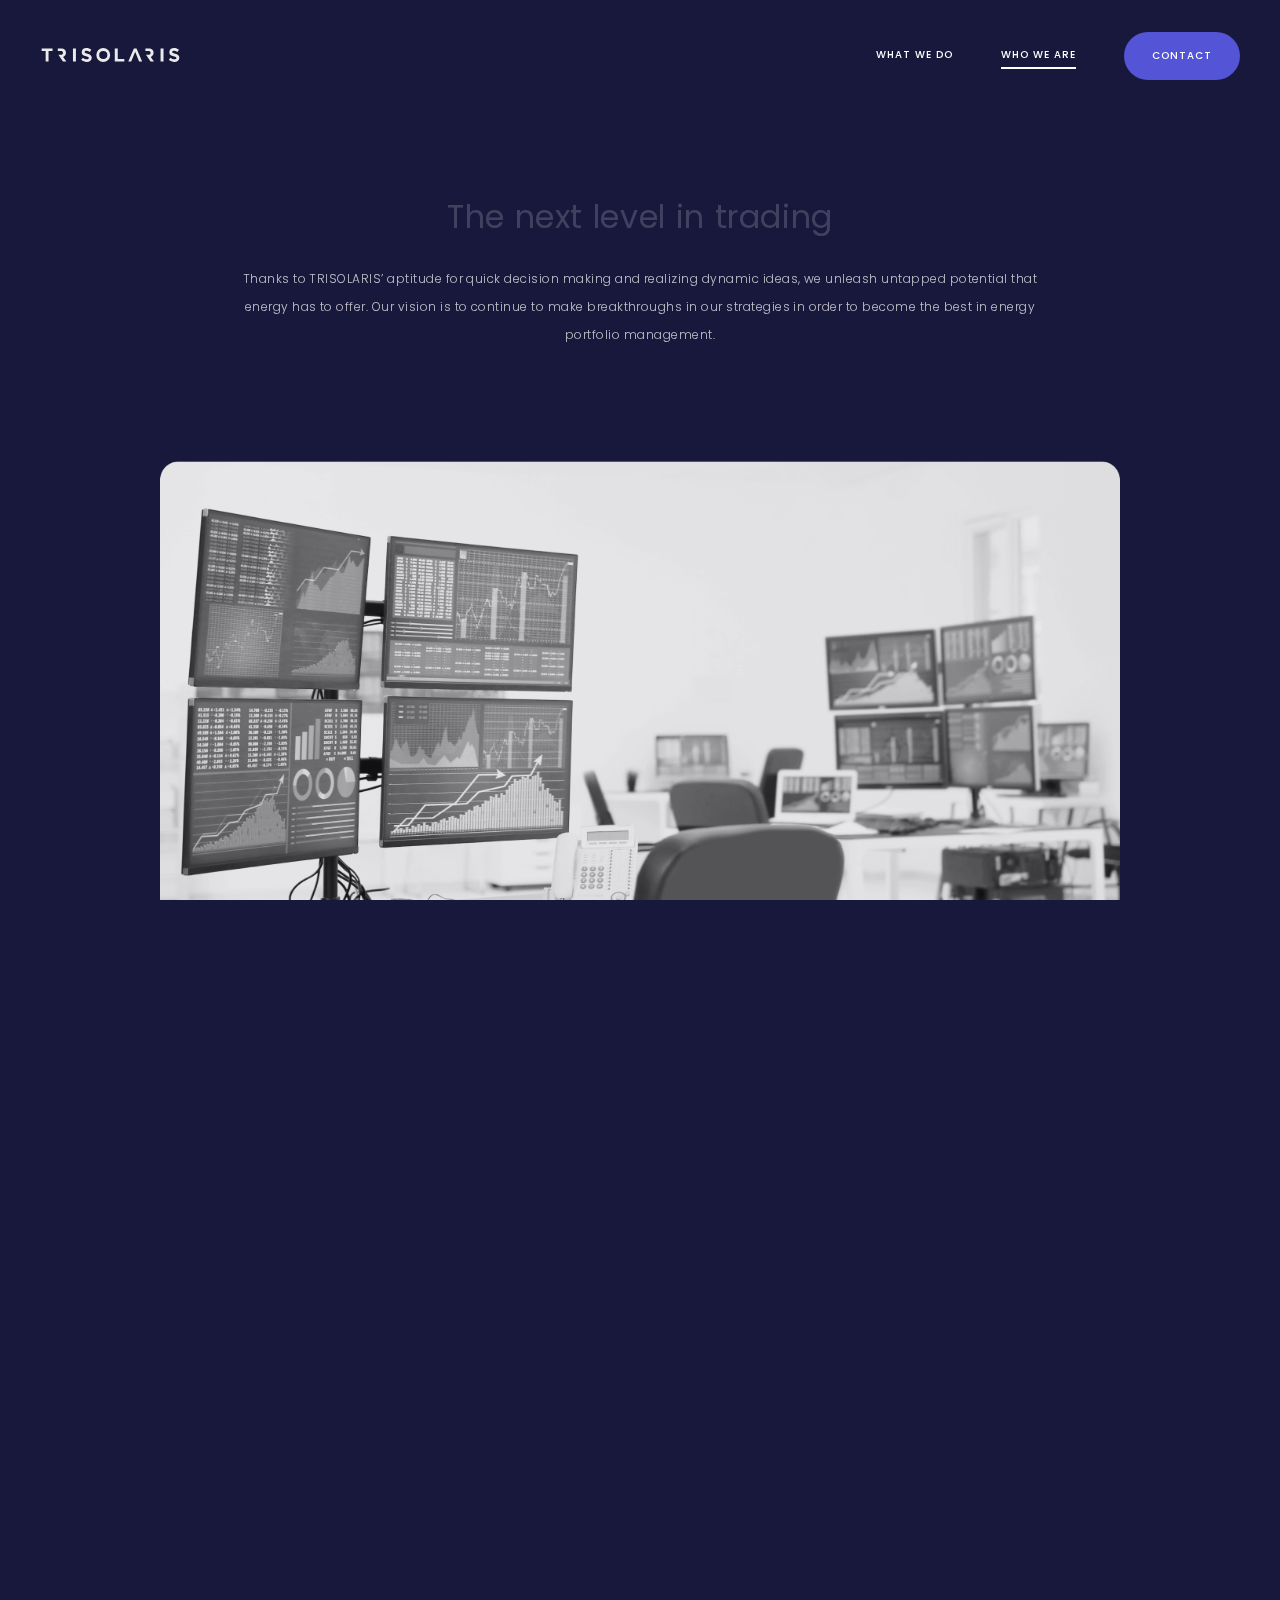
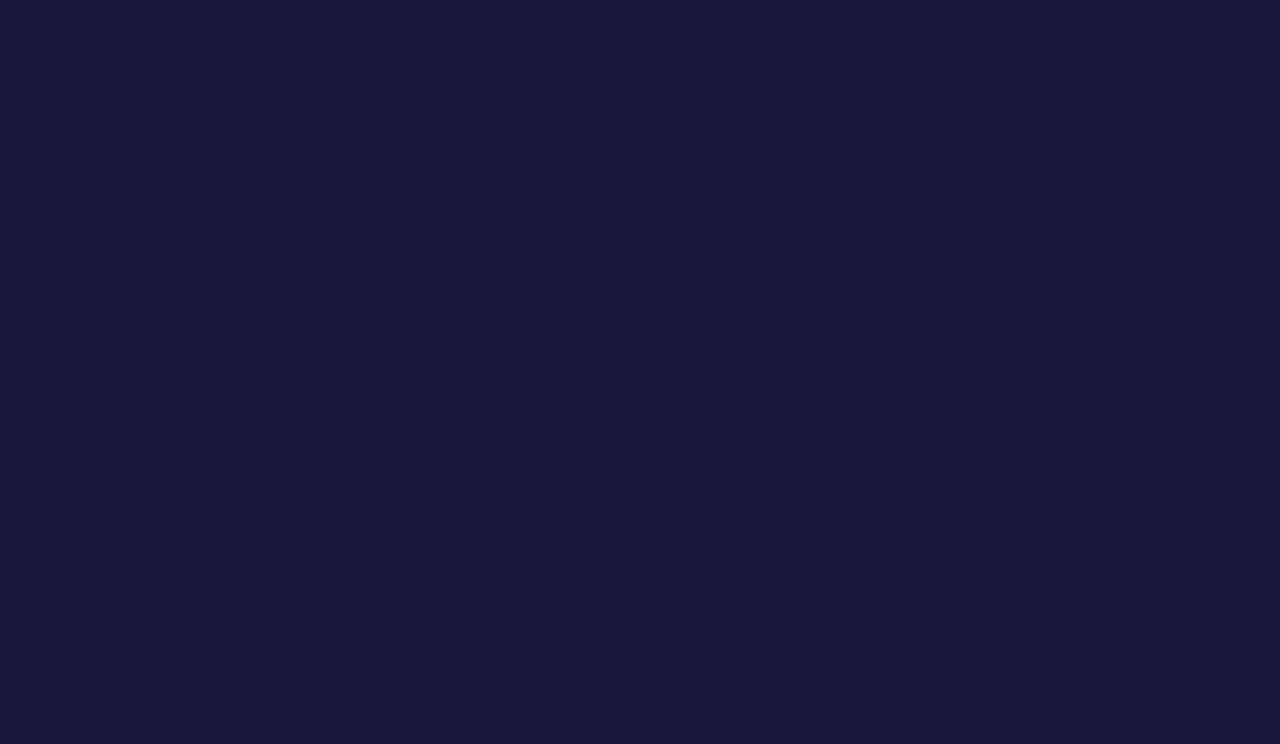
==== commit c1587b0f: "Content change" ====
--- a/about.html
+++ b/about.html
@@ -38,8 +38,8 @@
 			<section class="aboutus">
 				<div class="container">
 					<div class="aboutus__text">
-						<h1 class="aboutus__text-animation">Providing next-level<br> trading services</h1>
-						<p>Thanks to TRISOLARIS’ aptitude for quick decision making and realizing dynamic ideas, we unleash the untapped potential that energy has to offer. Our vision is to continue to make breakthroughs in our strategies in order to become the best partner in energy portfolio management.</p>
+						<h1 class="aboutus__text-animation">The next level in trading</h1>
+						<p>Thanks to TRISOLARIS’ aptitude for quick decision making and realizing dynamic ideas, we unleash untapped potential that energy has to offer. Our vision is to continue to make breakthroughs in our strategies in order to become the best in energy portfolio management.</p>
 					</div>
 					<div class="aboutus__image">
 						<img src="@/../images/bg/aboutus.png" alt="">
@@ -113,7 +113,7 @@
 	<script type="text/js" src="js/ScrollSmoother.min.js"></script>
 	<script type="text/js" src="js/ScrollTrigger.min.js"></script>
 
-	<script src="js/scripts.js?202303141317"></script>
+	<script src="js/scripts.js?202303143797"></script>
 
 </body>
 
--- a/style.css
+++ b/style.css
@@ -1,2 +1,2 @@
-:root{--space-cadet-color:#212140;--rich-black-color:#11111c;--delft-blue-color:#30384e;--powder-blue-color:#a6b0c9;--iris-color:#5454d6;--iris-color-hover:#2f2fae;--periwinkle-color:#bdbdef;--magnolia-color:#efeffb;--battleship-grey-color:#999;--timberwolf-color:#d6d6d6;--white-color:#fff;--bg-color:#18183c}.container{width:100%;max-width:83.125rem;margin:0 auto;-webkit-box-sizing:border-box;box-sizing:border-box}@font-face{font-family:Poppins-Medium;font-style:Medium;src:url(fonts/Poppins/Poppins-Medium.ttf)}@font-face{font-family:Poppins-Light;font-style:Light;src:url(fonts/Poppins/Poppins-Light.ttf)}@font-face{font-family:Poppins;font-style:normal;src:url(fonts/Poppins/Poppins-Regular.ttf)}a,abbr,acronym,address,applet,article,aside,audio,b,big,blockquote,body,canvas,caption,center,cite,code,dd,del,details,dfn,div,dl,dt,em,embed,fieldset,figcaption,figure,footer,form,h1,h2,h3,h4,h5,h6,header,hgroup,html,i,iframe,img,ins,kbd,label,legend,li,mark,menu,nav,object,ol,output,p,pre,q,ruby,s,samp,section,small,span,strike,strong,summary,table,tbody,td,tfoot,th,thead,time,tr,tt,u,ul,var,video{margin:0;padding:0;border:0;font-size:100%;font:inherit;vertical-align:baseline;text-decoration:none}article,aside,details,figcaption,figure,footer,header,hgroup,menu,nav,section{display:block}body{line-height:1;background-color:var(--bg-color)}ol,ul{list-style:none}blockquote,q{quotes:none}blockquote:after,blockquote:before,q:after,q:before{content:"";content:none}table{border-collapse:collapse;border-spacing:0}button,input,select,textarea{padding:0;background:none;border:none;border-radius:0;outline:none;-webkit-appearance:none;-moz-appearance:none;appearance:none}body{position:relative}.split-line-white{background:-webkit-gradient(linear,left top,right top,color-stop(50%,var(--white-color)),color-stop(50%,transparent));background:linear-gradient(90deg,var(--white-color) 50%,transparent 0);background-size:200%;background-position-x:100%;-webkit-background-clip:text;background-clip:text}.split-line-iris{background:-webkit-gradient(linear,left top,right top,color-stop(50%,var(--iris-color)),color-stop(50%,transparent));background:linear-gradient(90deg,var(--iris-color) 50%,transparent 0);background-size:200%;background-position-x:100%;-webkit-background-clip:text;background-clip:text}.nav{position:absolute;display:-webkit-box;display:-ms-flexbox;display:flex;-webkit-box-align:center;-ms-flex-align:center;align-items:center;-webkit-box-pack:justify;-ms-flex-pack:justify;justify-content:space-between;width:calc(100% - 5rem);padding:2rem 2.5rem 0;z-index:9999;-webkit-transform:translateY(-12.5rem);transform:translateY(-12.5rem)}.nav__logo{width:1.125rem}.nav__logo img{width:11.0625rem;height:1.125rem}.nav__burger-active:before{rotate:45deg}.nav__burger-active:after{rotate:-45deg}.nav__menu{display:-webkit-box;display:-ms-flexbox;display:flex;-webkit-box-align:center;-ms-flex-align:center;align-items:center;gap:3rem}.nav__menu__item-active:after{width:100%!important}.nav__menu__item{font-family:Poppins-Medium;font-style:normal;font-weight:500;font-size:0.875rem;line-height:1.75rem;color:var(--white-color);text-align:center;letter-spacing:.08em;-webkit-font-feature-settings:"liga" off;font-feature-settings:"liga" off;text-transform:uppercase;cursor:pointer}.nav__menu__item:after{content:"";height:0.125rem;background-color:#fff;width:0;display:inherit;-webkit-transition:width .3s ease-out;transition:width .3s ease-out}.nav__menu__button{background-color:var(--iris-color);border-radius:37.5rem;cursor:pointer;-webkit-transition:background-color .3s ease-out;transition:background-color .3s ease-out}.nav__menu__button p{padding:0.875rem 2rem;font-family:Poppins-Medium;font-style:normal;font-weight:500;font-size:0.875rem;line-height:1.75rem;color:var(--white-color);text-transform:uppercase}.hero__bg{position:absolute;width:100%;height:170vh;overflow:hidden;z-index:-1}.hero__bg img{display:block;width:100%;height:100%;-o-object-fit:cover;object-fit:cover;-o-object-position:center top;object-position:center top}.hero__shape{position:absolute;width:100%;height:100vh;display:-webkit-box;display:-ms-flexbox;display:flex;-webkit-box-align:center;-ms-flex-align:center;align-items:center;-webkit-box-pack:center;-ms-flex-pack:center;justify-content:center;-ms-flex-negative:0;flex-shrink:0;top:0;z-index:3}.hero__shape svg{width:50rem;height:50rem;-ms-flex-negative:0;flex-shrink:0;scale:0;overflow:visible}.hero{width:100vw;height:100vh;position:relative;overflow:hidden}.hero__content{width:100%;height:100%;overflow:hidden}.hero__content,.hero__content__circle{display:-webkit-box;display:-ms-flexbox;display:flex;-webkit-box-pack:center;-ms-flex-pack:center;justify-content:center;-webkit-box-align:center;-ms-flex-align:center;align-items:center}.hero__content__circle{width:calc(100vh - 7.5rem);height:calc(100vh - 7.5rem);min-width:38.75rem;min-height:38.75rem;margin:3.75rem 0;-ms-flex-negative:0;flex-shrink:0;border-radius:100%;background:rgba(5,5,27,.9450980392);scale:0}.hero__content__circle__ring{margin:9.375%;height:81.25%;width:81.25%;-ms-flex-negative:0;flex-shrink:0;border-radius:100%;border:0.125rem solid var(--iris-color);scale:.7}.hero__content__circle__ring,.hero__content__circle__ring__text{display:-webkit-box;display:-ms-flexbox;display:flex;-webkit-box-pack:center;-ms-flex-pack:center;justify-content:center;-webkit-box-align:center;-ms-flex-align:center;align-items:center}.hero__content__circle__ring__text{z-index:3;-webkit-box-orient:vertical;-webkit-box-direction:normal;-ms-flex-direction:column;flex-direction:column}.hero__content__circle__ring__text h1{font-family:Poppins;font-style:normal;font-weight:400;font-size:3.5rem;line-height:4.5rem;font-size:5.186vh;line-height:6.668vh;text-align:center;color:var(--white-color);padding-bottom:2.5rem;letter-spacing:.02em}.hero__content__circle__ring__text__action{display:-webkit-box;display:-ms-flexbox;display:flex;gap:1rem;cursor:pointer}.hero__content__circle__ring__text__action p{font-family:Poppins-Medium;font-style:normal;font-weight:500;font-size:0.875rem;line-height:1.75rem;color:var(--white-color);letter-spacing:.1em;-webkit-font-feature-settings:"liga" off;font-feature-settings:"liga" off;text-transform:uppercase}.hero__content__circle__ring__text__action__button{background-color:var(--iris-color);-webkit-transition:background-color .3s ease-out;transition:background-color .3s ease-out;width:1.75rem;height:1.75rem;border-radius:3.75rem;display:-webkit-box;display:-ms-flexbox;display:flex;-webkit-box-pack:center;-ms-flex-pack:center;justify-content:center;-webkit-box-align:center;-ms-flex-align:center;align-items:center}.white__wrap{border-radius:2rem;background-color:var(--white-color);overflow:hidden;padding-top:16.25rem;position:relative;z-index:10;-webkit-transform-origin:50% 80%;transform-origin:50% 80%}.white__firstText__heading-wrap{max-width:67.5rem}.white__firstText__heading-wrap h2{font-family:Poppins;font-style:normal;font-weight:400;font-size:3.25rem;line-height:4.625rem;letter-spacing:.02em;color:rgba(84,84,214,.2);display:inline}.white__firstText__heading-wrap span{position:relative;vertical-align:bottom;display:inline-block;width:7.3125rem;height:4.375rem}.white__firstText__heading-wrap img{display:inline;vertical-align:bottom;position:absolute;opacity:0}.white__firstText p{font-family:Poppins-Light;font-style:normal;font-weight:300;font-size:1rem;line-height:2rem;letter-spacing:.04em;max-width:56.875rem;padding-top:2.5rem;color:var(--space-cadet-color);opacity:.8}.white__pictures{display:-webkit-box;display:-ms-flexbox;display:flex;gap:1.5rem;padding:12.5rem 2.25rem 0}.white__pictures__item{position:relative;width:100%;height:100%}.white__pictures__item__overlay{background-color:var(--iris-color);mix-blend-mode:overlay;width:100%;height:100%}.white__pictures__item__overlay,.white__pictures__item p{cursor:pointer;position:absolute;opacity:0;-webkit-transition:opacity .3s ease-out;transition:opacity .3s ease-out}.white__pictures__item p{font-family:Poppins-Medium;font-style:normal;font-weight:500;font-size:1rem;line-height:1.75rem;letter-spacing:.1em;text-transform:uppercase;-webkit-font-feature-settings:"liga" off;font-feature-settings:"liga" off;bottom:2rem;left:2.5rem;color:#00f}.white__pictures__item img{width:100%;height:100%}.white__secondText{padding-top:11.25rem;padding-right:4.5rem;padding-bottom:16.25rem}.white__secondText__wrap{padding-left:36%;max-width:56.875rem}.white__secondText__wrap p{font-family:Poppins-Light;font-style:normal;font-weight:300;font-size:1rem;line-height:2rem;letter-spacing:.04em;max-width:56.875rem;color:var(--space-cadet-color);opacity:.8}.white__secondText__wrap__button{width:-webkit-fit-content;width:-moz-fit-content;width:fit-content;cursor:pointer;display:-webkit-box;display:-ms-flexbox;display:flex;-webkit-box-align:baseline;-ms-flex-align:baseline;align-items:baseline}.white__secondText__wrap__button p{font-family:Poppins-Medium;font-style:normal;font-weight:500;font-size:0.875rem;line-height:1.75rem;letter-spacing:.1em;margin-top:3rem;padding-right:1rem;text-transform:uppercase;color:var(--iris-color)}.white__secondText__wrap__button__circle{background-color:var(--iris-color);-webkit-transition:background-color .3s ease-out;transition:background-color .3s ease-out;width:1.75rem;height:1.75rem;border-radius:3.75rem;display:-webkit-box;display:-ms-flexbox;display:flex;-webkit-box-pack:center;-ms-flex-pack:center;justify-content:center;-webkit-box-align:center;-ms-flex-align:center;align-items:center}.text{margin-top:-34.375rem;overflow:visible;position:relative;z-index:3}.text__content{padding-top:16.25rem}.text__content__divider{width:calc(100% + 50vw - 41.5625rem);display:-webkit-box;display:-ms-flexbox;display:flex;-webkit-box-align:center;-ms-flex-align:center;align-items:center;gap:2rem}.text__content__divider p{font-family:Poppins;font-style:normal;font-weight:400;font-size:1rem;line-height:2rem;letter-spacing:.1em;color:var(--white-color);opacity:.4;text-transform:uppercase}.text__content__divider__line{height:0.0625rem;width:100%;background-color:var(--white-color);opacity:.16;-ms-flex-negative:0;flex-shrink:0}.text__content h2{font-family:Poppins;font-style:normal;font-weight:400;font-size:3.5rem;line-height:4.5rem;padding-top:3rem;letter-spacing:.02em;color:hsla(0,0%,100%,.2);max-width:53.125rem}.text__content__block{font-family:Poppins-Light;font-style:normal;font-weight:300;font-size:1rem;line-height:2rem;letter-spacing:.04em;color:var(--white-color);opacity:.8;padding-top:3.5rem;padding-left:4.5rem;max-width:57rem}.text__content__numbers{display:-webkit-box;display:-ms-flexbox;display:flex;gap:12.125rem;padding-top:7.75rem;padding-left:4.5rem}.text__content__numbers__double{display:-webkit-box;display:-ms-flexbox;display:flex;gap:12.125rem}.text__content__numbers__double__item{display:-webkit-box;display:-ms-flexbox;display:flex;-webkit-box-orient:vertical;-webkit-box-direction:normal;-ms-flex-direction:column;flex-direction:column}.text__content__numbers__double__item p{font-family:Poppins-Light;font-style:normal;font-weight:300;font-size:1rem;line-height:2rem;letter-spacing:.04em;opacity:.8;color:var(--white-color);padding-top:1.5rem;width:10.75rem}.text__content__numbers__double__item h1{font-family:Poppins;font-style:normal;font-weight:400;font-size:3.5rem;line-height:4.5rem;letter-spacing:.04em;color:#fff}.bottom{height:87.8125rem;position:relative;overflow:hidden;margin-top:-0.0625rem}.bottom__bg,.bottom__bg__overlay{position:absolute;width:100%;height:100%}.bottom__bg__overlay{background:var(--iris-color);mix-blend-mode:overlay}.bottom__bg__gradient{height:51.5rem;width:100%;background:-webkit-gradient(linear,left top,left bottom,from(#18183c),to(rgba(24,24,60,0)));background:linear-gradient(180deg,#18183c,rgba(24,24,60,0));position:absolute}.bottom__bg img{display:block;width:100%;height:100%;-o-object-fit:cover;object-fit:cover;-o-object-position:center bottom;object-position:center bottom;mix-blend-mode:normal}.bottom__circleWrap{position:absolute;width:100%;height:100%;display:-webkit-box;display:-ms-flexbox;display:flex;-webkit-box-pack:center;-ms-flex-pack:center;justify-content:center;bottom:0}.bottom__circleWrap__circle{width:calc(100vw - 13.25rem);height:calc(100vw - 13.25rem);opacity:.1;border:0.125rem solid var(--white-color);border-radius:100%;margin-left:6.625rem;margin-right:6.625rem;-webkit-transform:translateY(17.19%);transform:translateY(17.19%)}.bottom__content{-webkit-box-pack:end;-ms-flex-pack:end;justify-content:flex-end;height:100%}.bottom__content,.bottom__content__headline{display:-webkit-box;display:-ms-flexbox;display:flex;-webkit-box-orient:vertical;-webkit-box-direction:normal;-ms-flex-direction:column;flex-direction:column;-webkit-box-align:center;-ms-flex-align:center;align-items:center}.bottom__content__headline{gap:3.5rem;z-index:1}.bottom__content__headline img{width:18.5rem;height:1.875rem}.bottom__content__headline p{font-family:Poppins;font-style:normal;font-weight:400;font-size:3.5rem;line-height:4.5rem;letter-spacing:.02em;color:var(--white-color);text-align:center}.bottom__content__contacts{padding-top:8.75rem;display:-webkit-box;display:-ms-flexbox;display:flex;-webkit-box-pack:center;-ms-flex-pack:center;justify-content:center;gap:10rem;padding-left:4.5rem;padding-right:4.5rem;text-align:center}.bottom__content__contacts h4{font-family:Poppins;font-style:normal;font-weight:400;font-size:1rem;line-height:2rem;letter-spacing:.02em;color:var(--white-color);padding-bottom:1rem;z-index:1}.bottom__content__contacts a,.bottom__content__contacts p{font-family:Poppins;font-style:normal;font-weight:400;font-size:1rem;line-height:2rem;letter-spacing:.02em;color:var(--white-color);opacity:.7;line-height:2.125rem}.bottom__content__contacts a:active,.bottom__content__contacts a:link,.bottom__content__contacts a:visited{color:var(--white-color)}.bottom__content__contacts__item{width:13.4375rem;display:-webkit-box;display:-ms-flexbox;display:flex;-webkit-box-orient:vertical;-webkit-box-direction:normal;-ms-flex-direction:column;flex-direction:column}.bottom__content__contacts__item-underline{text-decoration:underline}.bottom__content__copyright{padding-top:11.5rem;padding-bottom:2.5rem}.bottom__content__copyright p{font-family:Poppins-Light;font-style:normal;font-weight:300;font-size:1rem;line-height:2rem;letter-spacing:.04em;color:var(--white-color);opacity:.7}.contact{width:100vw;overflow:visible;padding-top:6.25rem;padding-bottom:1.25rem}.contact,.contact .container{min-height:calc(100vh - 7.5rem)}.contact .container{display:-webkit-box;display:-ms-flexbox;display:flex;-webkit-box-pack:justify;-ms-flex-pack:justify;justify-content:space-between;-webkit-box-align:center;-ms-flex-align:center;align-items:center;width:100%;opacity:0;-webkit-transform:translateY(25rem);transform:translateY(25rem)}.contact__content{display:-webkit-box;display:-ms-flexbox;display:flex;-webkit-box-orient:vertical;-webkit-box-direction:normal;-ms-flex-direction:column;flex-direction:column;gap:3rem}.contact__content h1{font-family:Poppins;font-style:normal;font-weight:400;font-size:3.5rem;line-height:4.5rem;letter-spacing:.02em;color:hsla(0,0%,100%,.2)}.contact__content__textBlock{display:-webkit-box;display:-ms-flexbox;display:flex;-webkit-box-orient:vertical;-webkit-box-direction:normal;-ms-flex-direction:column;flex-direction:column;gap:3rem}.contact__content__textBlock__item__headline{display:-webkit-box;display:-ms-flexbox;display:flex;-webkit-box-align:center;-ms-flex-align:center;align-items:center;gap:1rem;padding-bottom:1rem}.contact__content__textBlock__item__headline__circleIcon{width:2.5rem;height:2.5rem;border-radius:100%;display:-webkit-box;display:-ms-flexbox;display:flex;-webkit-box-pack:center;-ms-flex-pack:center;justify-content:center;-webkit-box-align:center;-ms-flex-align:center;align-items:center;border:0.04688rem solid hsla(0,0%,100%,.3)}.contact__content__textBlock__item__headline h2{font-family:Poppins-Medium;font-style:normal;font-weight:500;font-size:1rem;line-height:1.75rem;line-height:2rem;color:var(--white-color)}.contact__content__textBlock__item a,.contact__content__textBlock__item p{font-family:Poppins;font-style:normal;font-weight:400;font-size:1rem;line-height:2rem;letter-spacing:.02em;color:var(--white-color);opacity:.7;line-height:2.125rem}.contact__content__textBlock__item__links{display:-webkit-box;display:-ms-flexbox;display:flex;-webkit-box-orient:vertical;-webkit-box-direction:normal;-ms-flex-direction:column;flex-direction:column;-webkit-box-pack:center;-ms-flex-pack:center;justify-content:center}.contact__content__textBlock__item__links__circle{background:#fff;opacity:.7;width:0.25rem;height:0.25rem;border-radius:100%}.contact__content__textBlock__item__links p{padding-top:1rem;font-family:Poppins;font-style:normal;font-weight:400;font-size:0.875rem;line-height:1.875rem;letter-spacing:.02em;color:#fff;opacity:.3}.contact__map{border:0.125rem solid #5454d6;border-radius:2rem;width:42rem;height:42rem;padding:1.125rem;-webkit-box-sizing:border-box;box-sizing:border-box;display:-webkit-box;display:-ms-flexbox;display:flex;-webkit-box-pack:center;-ms-flex-pack:center;justify-content:center;-webkit-box-align:center;-ms-flex-align:center;align-items:center;position:relative;overflow:hidden}.contact__map__frame{position:relative;height:100%;width:100%}.contact__map__frame,.contact__map__frame .gm-style>div{border-radius:1.5rem;overflow:hidden}.contact__map .white-box{position:absolute;width:calc(100% - 3rem);height:calc(100% - 3rem);background-color:#f9f9f9;border-radius:1.5rem;z-index:-1}.aboutus{width:100vw;overflow:hidden}.aboutus .container{-webkit-transform:translateY(25rem);transform:translateY(25rem);opacity:0}.aboutus .container,.aboutus__text{display:-webkit-box;display:-ms-flexbox;display:flex;-webkit-box-orient:vertical;-webkit-box-direction:normal;-ms-flex-direction:column;flex-direction:column;-webkit-box-align:center;-ms-flex-align:center;align-items:center}.aboutus__text{padding-top:13rem}.aboutus__text h1{font-family:Poppins;font-style:normal;font-weight:400;font-size:3.5rem;line-height:4.5rem;letter-spacing:.02em;color:hsla(0,0%,100%,.2);text-align:center}.aboutus__text p{font-family:Poppins-Light;font-style:normal;font-weight:300;font-size:1rem;line-height:2rem;color:hsla(0,0%,100%,.8);letter-spacing:.04em;text-align:center;max-width:51.75rem;padding-top:3rem}.aboutus__image{margin-top:7rem;width:76.4375rem;overflow:hidden;display:-webkit-box;display:-ms-flexbox;display:flex;-webkit-box-align:center;-ms-flex-align:center;align-items:center;border-radius:1rem}.aboutus__image img{width:100%}.aboutus__divider{padding-top:10rem;display:-webkit-box;display:-ms-flexbox;display:flex;-webkit-box-align:center;-ms-flex-align:center;align-items:center;gap:3rem}.aboutus__divider p{font-family:Poppins-Light;font-style:normal;font-weight:300;font-size:1rem;line-height:2rem;letter-spacing:.1em;color:#fff;opacity:.4;width:11.3125rem}.aboutus__divider__line{opacity:.16;background-color:#fff;height:0.0625rem;width:50vw}.aboutus__bottomtext{display:-webkit-box;display:-ms-flexbox;display:flex;-webkit-box-orient:vertical;-webkit-box-direction:normal;-ms-flex-direction:column;flex-direction:column;-webkit-box-align:center;-ms-flex-align:center;align-items:center;padding-top:5rem;gap:1rem;max-width:56.9375rem}.aboutus__bottomtext h1{font-family:Poppins-Medium;font-style:normal;font-weight:500;font-size:1.125rem;line-height:2.125rem;text-align:center;letter-spacing:.04em;color:#fff}.aboutus__bottomtext p{font-family:Poppins-Light;font-style:normal;font-weight:300;font-size:1rem;line-height:2rem;text-align:center;letter-spacing:.04em;color:hsla(0,0%,100%,.8)}@media(min-width:0em)and (max-width:59.5em){.container{max-width:37.5rem;padding:0 1.5rem}.nav{padding:2rem 2rem 0}.nav__logo img{width:8.8125rem;height:0.875rem}.nav__burger{cursor:pointer}.nav__burger:after,.nav__burger:before{content:"";height:0.125rem;background-color:#fff;width:1.125rem;display:block;-webkit-transition:.3s ease-in-out;transition:.3s ease-in-out;-webkit-transform-origin:0.3125rem;transform-origin:0.3125rem}.nav__burger:after{margin-top:0.25rem}.nav__menu-active{top:11rem!important}.nav__menu{position:absolute;margin-top:-11rem;padding-top:11rem;left:0;display:-webkit-box;display:-ms-flexbox;display:flex;-webkit-box-orient:vertical;-webkit-box-direction:normal;-ms-flex-direction:column;flex-direction:column;gap:5rem;top:-90vh;background-color:#18183c;z-index:-1;padding-bottom:calc(100vh - 26rem);width:100vw;-webkit-transition:.75s ease-out;transition:.75s ease-out}.nav__menu__burger{-webkit-transition:.4s ease-out;transition:.4s ease-out;-webkit-transition-delay:.85s;transition-delay:.85s;opacity:0}.nav__menu__burger-active{opacity:1}.nav__menu__button{background-color:transparent}.nav__menu__button:after{content:"";height:0.125rem;background-color:#fff;width:0;display:inherit;-webkit-transition:width .3s ease-out;transition:width .3s ease-out}.nav__menu__button p{padding:0}.hero__bg img{-o-object-position:60% top;object-position:60% top}.hero__shape{overflow:hidden}.hero__shape svg{width:31.25rem;height:31.25rem}.hero__content__circle{width:calc(100vh - 15.75rem);height:calc(100vh - 15.75rem);min-width:31.375rem;min-height:31.375rem;margin:7.875rem 0}.hero__content__circle__ring__text{max-width:18.8125rem}.hero__content__circle__ring__text h1{font-size:3.7vh;line-height:5.9vh;padding-bottom:1.75rem}.hero__content__circle__ring__text h1 br{display:none}.hero__content__circle__ring__text__action p{font-family:Poppins-Medium;font-style:normal;font-weight:500;font-size:0.75rem;line-height:1.625rem}.white__wrap{padding-top:6rem;border-radius:1.5rem}.white__firstText__heading-wrap h2{font-family:Poppins;font-style:normal;font-weight:400;font-size:1.75rem;line-height:2.75rem}.white__firstText__heading-wrap span{width:4.5rem;height:2.625rem}.white__firstText__heading-wrap img{width:4.5rem;height:2.625rem}.white__firstText p{font-family:Poppins-Light;font-style:normal;font-weight:300;font-size:0.875rem;line-height:1.875rem;padding-top:1.5rem}.white__pictures{padding:4.5rem 1.5rem 0;overflow-x:scroll;-ms-overflow-style:none;scrollbar-width:none}.white__pictures::-webkit-scrollbar{display:none}.white__pictures__item{-ms-flex-negative:.13;flex-shrink:.13}.white__secondText{padding-top:4.5rem;padding-bottom:6rem}.white__secondText__wrap{padding-left:1.5rem;padding-right:1.5rem;width:calc(100vw - 3rem)}.white__secondText__wrap p{font-family:Poppins-Light;font-style:normal;font-weight:300;font-size:0.875rem;line-height:1.875rem}.white__secondText__wrap__button p{margin-top:2rem;font-family:Poppins-Medium;font-style:normal;font-weight:500;font-size:0.75rem;line-height:1.625rem}.text{overflow:hidden;margin-top:-14.0625rem}.text__content{padding-top:7.5rem}.text__content__divider p{font-family:Poppins;font-style:normal;font-weight:400;font-size:0.875rem;line-height:1.875rem}.text__content h2{font-family:Poppins;font-style:normal;font-weight:400;font-size:1.75rem;line-height:2.75rem;padding-top:2rem}.text__content__block{font-family:Poppins-Light;font-style:normal;font-weight:300;font-size:0.875rem;line-height:1.875rem;padding-left:0;padding-top:1.5rem}.text__content__numbers{padding-top:4rem;padding-left:0;padding-bottom:6.5rem;gap:2.375rem;-ms-flex-wrap:wrap;flex-wrap:wrap}.text__content__numbers__double{gap:2.375rem}.text__content__numbers__double__item p{font-family:Poppins-Light;font-style:normal;font-weight:300;font-size:0.875rem;line-height:1.875rem;padding-top:0.5rem;width:7.3125rem}.text__content__numbers__double__item h1{font-family:Poppins-Medium;font-style:normal;font-weight:500;font-size:2rem;line-height:3rem;letter-spacing:.02em}.bottom{height:82.0625rem}.bottom__bg img{-o-object-position:60% top;object-position:60% top}.bottom__circleWrap__circle{height:75rem;width:75rem;margin-top:1rem;margin-bottom:6.0625rem;-ms-flex-negative:0;flex-shrink:0;-webkit-transform:none;transform:none}.bottom__content__headline{gap:2rem}.bottom__content__headline img{width:9.75rem;height:1rem}.bottom__content__headline p{font-family:Poppins;font-style:normal;font-weight:400;font-size:2rem;line-height:3rem;max-width:19.75rem}.bottom__content__headline p br{display:none}.bottom__content__contacts{padding-top:4rem;-webkit-box-orient:vertical;-webkit-box-direction:normal;-ms-flex-direction:column;flex-direction:column;-webkit-box-align:center;-ms-flex-align:center;align-items:center;gap:3rem}.bottom__content__contacts h4{text-align:center;font-family:Poppins;font-style:normal;font-weight:400;font-size:0.875rem;line-height:1.875rem}.bottom__content__contacts a,.bottom__content__contacts p{font-family:Poppins;font-style:normal;font-weight:400;font-size:0.875rem;line-height:1.875rem;text-align:center}.bottom__content__copyright{padding-top:5.1875rem;padding-bottom:1.5rem}.bottom__content__copyright p{font-family:Poppins-Light;font-style:normal;font-weight:300;font-size:0.875rem;line-height:1.875rem;text-align:center}.contact .container{-webkit-box-orient:vertical;-webkit-box-direction:normal;-ms-flex-direction:column;flex-direction:column}.contact__content{gap:2.5rem;margin-top:0}.contact__content h1{font-family:Poppins;font-style:normal;font-weight:400;font-size:2rem;line-height:3rem}.contact__content__textBlock{gap:2rem}.contact__content__textBlock__item__headline{padding-bottom:0.75rem}.contact__content__textBlock__item__headline__circleIcon{width:2rem;height:2rem}.contact__content__textBlock__item__headline h2{font-family:Poppins-Medium;font-style:normal;font-weight:500;font-size:0.875rem;line-height:1.75rem}.contact__content__textBlock__item a,.contact__content__textBlock__item p{font-family:Poppins;font-style:normal;font-weight:400;font-size:0.875rem;line-height:1.875rem}.contact__content__textBlock__item__links{-webkit-box-orient:vertical;-webkit-box-direction:normal;-ms-flex-direction:column;flex-direction:column;-webkit-box-align:start;-ms-flex-align:start;align-items:flex-start}.contact__content__textBlock__item__links__circle{display:none}.contact__content__textBlock__item__links p{font-family:Poppins;font-style:normal;font-weight:400;font-size:0.875rem;line-height:1.875rem}.contact__map{border-radius:1.5rem;padding:0.5rem;margin-top:3.625rem;margin-bottom:5.5rem;width:100%;height:min(100vw - 3rem,34.5rem)}.contact__map__frame,.contact__map__frame .gm-style>div{border-radius:1rem}.aboutus{padding-bottom:5rem}.aboutus__text{padding-top:8.5rem}.aboutus__text h1{font-family:Poppins;font-style:normal;font-weight:400;font-size:1.75rem;line-height:2.75rem}.aboutus__text p{font-family:Poppins-Light;font-style:normal;font-weight:300;font-size:0.875rem;line-height:1.875rem;padding-top:1.5rem}.aboutus__image{margin-top:7rem;width:19.4375rem;height:23.9375rem}.aboutus__image img{width:auto;height:100%;-webkit-transform:translateX(-14%);transform:translateX(-14%)}.aboutus__divider{padding-top:5rem}.aboutus__divider p{font-family:Poppins-Light;font-style:normal;font-weight:300;font-size:0.75rem;line-height:1.75rem;width:8.5rem}.aboutus__bottomtext{padding-top:2.5rem}.aboutus__bottomtext h1{font-family:Poppins-Medium;font-style:normal;font-weight:500;font-size:1rem;line-height:1.75rem}.aboutus__bottomtext p{font-family:Poppins-Light;font-style:normal;font-weight:300;font-size:0.875rem;line-height:1.875rem}}@media(min-width:0em)and (max-width:59.5em)and (hover:hover){.nav__menu__button:hover{background-color:transparent}.nav__menu__button:hover:after{width:100%}}@media(min-width:48em)and (max-width:59.5em){.white__pictures__item{-ms-flex-negative:.18;flex-shrink:.18}.text__content__numbers{gap:1.75rem}.text__content__numbers__double{gap:1.75rem}}@media(min-width:59.5em)and (max-width:112.5em){.container{max-width:68.75rem}.nav__logo img{width:8.8125rem;height:0.875rem}.nav__menu__item{font-family:Poppins-Medium;font-style:normal;font-weight:500;font-size:0.75rem;line-height:1.625rem;letter-spacing:.1em}.nav__menu__button p{padding:0.75rem 1.75rem;font-family:Poppins-Medium;font-style:normal;font-weight:500;font-size:0.75rem;line-height:1.625rem;letter-spacing:.08em}.hero__shape svg{width:40.625rem;height:40.625rem}.hero__content__circle__ring__text h1{font-size:5vh;line-height:7vh}.hero__content__circle__ring__text__action p{font-family:Poppins-Medium;font-style:normal;font-weight:500;font-size:0.75rem;line-height:1.625rem}.white__wrap{padding-top:11.25rem}.white__firstText__heading-wrap{max-width:50.5625rem}.white__firstText__heading-wrap h2{font-family:Poppins;font-style:normal;font-weight:400;font-size:2.5rem;line-height:3.875rem}.white__firstText__heading-wrap span{width:6rem;height:3.5625rem}.white__firstText__heading-wrap img{width:6rem;height:3.5625rem}.white__firstText p{font-family:Poppins-Light;font-style:normal;font-weight:300;font-size:0.875rem;line-height:1.875rem;max-width:50.5625rem}.white__pictures{padding:8.75rem 1.5rem 0}.white__secondText{padding-top:8.75rem;padding-right:0;padding-bottom:11.25rem}.white__secondText__wrap{padding-left:35%;max-width:48.375rem}.white__secondText__wrap p{font-family:Poppins-Light;font-style:normal;font-weight:300;font-size:0.875rem;line-height:1.875rem;max-width:48.375rem}.white__secondText__wrap__button p{margin-top:2rem;font-family:Poppins-Medium;font-style:normal;font-weight:500;font-size:0.75rem;line-height:1.625rem}.text__content{padding-top:12.5rem}.text__content__divider p{font-family:Poppins;font-style:normal;font-weight:400;font-size:0.75rem;line-height:1.625rem}.text__content h2{font-family:Poppins;font-style:normal;font-weight:400;font-size:2.5rem;line-height:3.5rem;max-width:35.5625rem}.text__content__block{font-family:Poppins-Light;font-style:normal;font-weight:300;font-size:0.875rem;line-height:1.875rem;padding-left:4.8125rem;max-width:46.5rem}.text__content__numbers{padding-top:6rem;padding-left:4.8125rem;gap:7.1875rem}.text__content__numbers__double{gap:7.1875rem}.text__content__numbers__double__item p{font-family:Poppins-Light;font-style:normal;font-weight:300;font-size:0.875rem;line-height:1.875rem;padding-top:0.5rem}.text__content__numbers__double__item h1{font-family:Poppins-Medium;font-style:normal;font-weight:500;font-size:2.5rem;line-height:3.5rem;letter-spacing:.02em}.bottom{height:75.0625rem}.bottom__circleWrap__circle{width:calc(100vw - 10rem);height:calc(100vw - 10rem);margin-left:5rem;margin-right:5rem}.bottom__content__headline{gap:2.5rem}.bottom__content__headline img{width:13.625rem;height:1.375rem}.bottom__content__headline p{font-family:Poppins;font-style:normal;font-weight:400;font-size:2.5rem;line-height:3.5rem}.bottom__content__contacts{padding-top:8.75rem;padding-right:0;padding-left:0;max-width:68.75rem}.bottom__content__contacts h4{font-family:Poppins;font-style:normal;font-weight:400;font-size:0.875rem;line-height:1.875rem}.bottom__content__contacts a,.bottom__content__contacts p{font-family:Poppins;font-style:normal;font-weight:400;font-size:0.875rem;line-height:1.875rem}.bottom__content__copyright{padding-top:7.5rem;padding-bottom:1.875rem}.bottom__content__copyright p{font-family:Poppins-Light;font-style:normal;font-weight:300;font-size:0.875rem;line-height:1.875rem}.contact__content{gap:1.75rem}.contact__content h1{font-family:Poppins;font-style:normal;font-weight:400;font-size:2.5rem;line-height:3.5rem;max-width:35.5625rem}.contact__content__textBlock{gap:1.5rem}.contact__content__textBlock__item__headline{padding-bottom:0.75rem}.contact__content__textBlock__item__headline h2{font-family:Poppins-Medium;font-style:normal;font-weight:500;font-size:0.875rem;line-height:1.75rem}.contact__content__textBlock__item a,.contact__content__textBlock__item p{font-family:Poppins;font-style:normal;font-weight:400;font-size:0.875rem;line-height:1.875rem}.contact__content__textBlock__item__links p{padding-top:0.75rem;font-family:Poppins;font-style:normal;font-weight:400;font-size:0.875rem;line-height:1.875rem}.contact__map{padding:0.875rem;width:31.8125rem;height:31.8125rem}.aboutus__text{padding-top:11rem}.aboutus__text h1{font-family:Poppins;font-style:normal;font-weight:400;font-size:2.5rem;line-height:3.5rem;max-width:35.5625rem}.aboutus__text p{font-family:Poppins-Light;font-style:normal;font-weight:300;font-size:0.875rem;line-height:1.875rem;padding-top:2rem}.aboutus__image{margin-top:7rem;width:68.75rem}.aboutus__divider{padding-top:8.25rem}.aboutus__divider p{font-family:Poppins-Light;font-style:normal;font-weight:300;font-size:0.875rem;line-height:1.875rem;width:9.9375rem}.aboutus__bottomtext{padding-top:4.5rem}.aboutus__bottomtext h1{font-family:Poppins-Medium;font-style:normal;font-weight:500;font-size:1rem;line-height:1.75rem}.aboutus__bottomtext p{font-family:Poppins-Light;font-style:normal;font-weight:300;font-size:0.875rem;line-height:1.875rem}}@media(min-width:59.5em)and (max-width:80em){.container{max-width:60rem}.nav__menu__item{font-family:Poppins-Medium;font-style:normal;font-weight:500;font-size:0.625rem;line-height:1.5rem}.nav__menu__button p{font-family:Poppins-Medium;font-style:normal;font-weight:500;font-size:0.625rem;line-height:1.5rem;letter-spacing:.1em}.hero__shape svg{width:37.5rem;height:37.5rem}.hero__content__circle__ring__text h1{font-size:4.44444vh;line-height:6.66666vh}.hero__content__circle__ring__text__action p{font-family:Poppins-Medium;font-style:normal;font-weight:500;font-size:0.625rem;line-height:1.5rem}.hero__content__circle__ring__text__action__button{width:1.5rem;height:1.5rem}.white__wrap{padding-top:10rem}.white__firstText__heading-wrap{max-width:42.375rem}.white__firstText__heading-wrap h2{font-family:Poppins;font-style:normal;font-weight:400;font-size:2rem;line-height:3rem;line-height:3.375rem}.white__firstText__heading-wrap span{width:5rem;height:3rem}.white__firstText__heading-wrap img{width:5rem;height:3rem}.white__firstText p{font-family:Poppins-Light;font-style:normal;font-weight:300;font-size:0.75rem;line-height:1.75rem;padding-top:2rem;max-width:42.375rem}.white__pictures{padding:7.5rem 1rem 0}.white__secondText{padding-top:7.5rem;padding-bottom:10rem}.white__secondText__wrap{max-width:42.5625rem}.white__secondText__wrap p{font-family:Poppins-Light;font-style:normal;font-weight:300;font-size:0.75rem;line-height:1.75rem;max-width:42.5625rem}.text__content{padding-top:10rem}.text__content__divider p{font-family:Poppins;font-style:normal;font-weight:400;font-size:0.625rem;line-height:1.5rem}.text__content h2{font-family:Poppins;font-style:normal;font-weight:400;font-size:2rem;line-height:3rem}.text__content__block{font-family:Poppins-Light;font-style:normal;font-weight:300;font-size:0.75rem;line-height:1.75rem;padding-left:3.625rem;max-width:46.125rem}.text__content__numbers{padding-top:5.5rem;padding-left:3.625rem;gap:6.75rem}.text__content__numbers__double{gap:6.75rem}.text__content__numbers__double__item p{font-family:Poppins-Light;font-style:normal;font-weight:300;font-size:0.75rem;line-height:1.75rem}.text__content__numbers__double__item h1{font-family:Poppins-Medium;font-style:normal;font-weight:500;font-size:2.5rem;line-height:3.5rem;letter-spacing:.02em}.bottom{height:67.375rem}.bottom__circleWrap__circle{height:70.9375rem;width:70.9375rem;-webkit-transform:translateY(176 px);transform:translateY(176 px);-ms-flex-negative:0;flex-shrink:0}.bottom__content__headline{gap:2rem}.bottom__content__headline img{width:10.875rem;height:1.0625rem}.bottom__content__headline p{font-family:Poppins;font-style:normal;font-weight:400;font-size:2rem;line-height:3rem}.bottom__content__contacts{padding-top:8.25rem;gap:10.4375rem;max-width:60rem}.bottom__content__contacts a,.bottom__content__contacts p{font-family:Poppins;font-style:normal;font-weight:400;font-size:0.75rem;line-height:1.625rem}.bottom__content__copyright{padding-top:7.875rem;padding-bottom:2rem}.contact__content{gap:1.5rem}.contact__content h1{font-family:Poppins;font-style:normal;font-weight:400;font-size:2rem;line-height:3rem}.contact__content__textBlock{gap:1.25rem}.contact__content__textBlock__item__headline{padding-bottom:0.5rem}.contact__content__textBlock__item__headline__circleIcon{width:2rem;height:2rem}.contact__content__textBlock__item__headline h2{font-family:Poppins-Medium;font-style:normal;font-weight:500;font-size:0.75rem;line-height:1.625rem}.contact__content__textBlock__item a,.contact__content__textBlock__item p{font-family:Poppins;font-style:normal;font-weight:400;font-size:0.75rem;line-height:1.625rem}.contact__content__textBlock__item__links p{padding-top:0.5rem;font-family:Poppins;font-style:normal;font-weight:400;font-size:0.75rem;line-height:1.625rem}.contact__map{padding:0.75rem;width:28.5rem;height:28.5rem}.aboutus__text{padding-top:10rem}.aboutus__text h1{font-family:Poppins;font-style:normal;font-weight:400;font-size:2rem;line-height:3rem}.aboutus__text p{font-family:Poppins-Light;font-style:normal;font-weight:300;font-size:0.75rem;line-height:1.75rem;padding-top:1.5rem}.aboutus__image{margin-top:7rem;width:60rem}.aboutus__divider{padding-top:7.5rem}.aboutus__divider p{font-family:Poppins-Light;font-style:normal;font-weight:300;font-size:0.75rem;line-height:1.75rem;width:8.5rem}.aboutus__bottomtext{padding-top:4rem}.aboutus__bottomtext h1{font-family:Poppins-Medium;font-style:normal;font-weight:500;font-size:0.875rem;line-height:1.75rem}.aboutus__bottomtext p{font-family:Poppins-Light;font-style:normal;font-weight:300;font-size:0.75rem;line-height:1.75rem}}@media(min-width:120.063em){.bottom__circleWrap__circle{-webkit-transform:translateY(10%);transform:translateY(10%)}}@media(hover:hover){.nav__menu__item:hover:after{width:100%}.nav__menu__button:hover{background-color:var(--iris-color-hover)}.hero__content__circle__ring__text__action:hover .hero__content__circle__ring__text__action__button{background-color:var(--iris-color-hover)}.white__pictures__item:hover .white__pictures__item__overlay,.white__pictures__item:hover p{opacity:1}.white__secondText__wrap__button:hover .white__secondText__wrap__button__circle{background-color:var(--iris-color-hover)}}
+:root{--space-cadet-color:#212140;--rich-black-color:#11111c;--delft-blue-color:#30384e;--powder-blue-color:#a6b0c9;--iris-color:#5454d6;--iris-color-hover:#2f2fae;--periwinkle-color:#bdbdef;--magnolia-color:#efeffb;--battleship-grey-color:#999;--timberwolf-color:#d6d6d6;--white-color:#fff;--bg-color:#18183c}.container{width:100%;max-width:83.125rem;margin:0 auto;-webkit-box-sizing:border-box;box-sizing:border-box}@font-face{font-family:Poppins-Medium;font-style:Medium;src:url(fonts/Poppins/Poppins-Medium.ttf)}@font-face{font-family:Poppins-Light;font-style:Light;src:url(fonts/Poppins/Poppins-Light.ttf)}@font-face{font-family:Poppins;font-style:normal;src:url(fonts/Poppins/Poppins-Regular.ttf)}a,abbr,acronym,address,applet,article,aside,audio,b,big,blockquote,body,canvas,caption,center,cite,code,dd,del,details,dfn,div,dl,dt,em,embed,fieldset,figcaption,figure,footer,form,h1,h2,h3,h4,h5,h6,header,hgroup,html,i,iframe,img,ins,kbd,label,legend,li,mark,menu,nav,object,ol,output,p,pre,q,ruby,s,samp,section,small,span,strike,strong,summary,table,tbody,td,tfoot,th,thead,time,tr,tt,u,ul,var,video{margin:0;padding:0;border:0;font-size:100%;font:inherit;vertical-align:baseline;text-decoration:none}article,aside,details,figcaption,figure,footer,header,hgroup,menu,nav,section{display:block}body{line-height:1;background-color:var(--bg-color)}ol,ul{list-style:none}blockquote,q{quotes:none}blockquote:after,blockquote:before,q:after,q:before{content:"";content:none}table{border-collapse:collapse;border-spacing:0}button,input,select,textarea{padding:0;background:none;border:none;border-radius:0;outline:none;-webkit-appearance:none;-moz-appearance:none;appearance:none}body{position:relative}.split-line-white{background:-webkit-gradient(linear,left top,right top,color-stop(50%,var(--white-color)),color-stop(50%,transparent));background:linear-gradient(90deg,var(--white-color) 50%,transparent 0);background-size:200%;background-position-x:100%;-webkit-background-clip:text;background-clip:text}.split-line-iris{background:-webkit-gradient(linear,left top,right top,color-stop(50%,var(--iris-color)),color-stop(50%,transparent));background:linear-gradient(90deg,var(--iris-color) 50%,transparent 0);background-size:200%;background-position-x:100%;-webkit-background-clip:text;background-clip:text}.nav{position:absolute;display:-webkit-box;display:-ms-flexbox;display:flex;-webkit-box-align:center;-ms-flex-align:center;align-items:center;-webkit-box-pack:justify;-ms-flex-pack:justify;justify-content:space-between;width:calc(100% - 5rem);padding:2rem 2.5rem 0;z-index:9999;-webkit-transform:translateY(-12.5rem);transform:translateY(-12.5rem)}.nav__logo{width:1.125rem}.nav__logo img{width:11.0625rem;height:1.125rem}.nav__burger-active:before{rotate:45deg}.nav__burger-active:after{rotate:-45deg}.nav__menu{display:-webkit-box;display:-ms-flexbox;display:flex;-webkit-box-align:center;-ms-flex-align:center;align-items:center;gap:3rem}.nav__menu__item-active:after{width:100%!important}.nav__menu__item{font-family:Poppins-Medium;font-style:normal;font-weight:500;font-size:0.875rem;line-height:1.75rem;color:var(--white-color);text-align:center;letter-spacing:.08em;-webkit-font-feature-settings:"liga" off;font-feature-settings:"liga" off;text-transform:uppercase;cursor:pointer}.nav__menu__item:after{content:"";height:0.125rem;background-color:#fff;width:0;display:inherit;-webkit-transition:width .3s ease-out;transition:width .3s ease-out}.nav__menu__button{background-color:var(--iris-color);border-radius:37.5rem;cursor:pointer;-webkit-transition:background-color .3s ease-out;transition:background-color .3s ease-out}.nav__menu__button p{padding:0.875rem 2rem;font-family:Poppins-Medium;font-style:normal;font-weight:500;font-size:0.875rem;line-height:1.75rem;color:var(--white-color);text-transform:uppercase}.hero__bg{position:absolute;width:100%;height:170vh;overflow:hidden;z-index:-1}.hero__bg img{display:block;width:100%;height:100%;-o-object-fit:cover;object-fit:cover;-o-object-position:center top;object-position:center top}.hero__shape{position:absolute;width:100%;height:100vh;display:-webkit-box;display:-ms-flexbox;display:flex;-webkit-box-align:center;-ms-flex-align:center;align-items:center;-webkit-box-pack:center;-ms-flex-pack:center;justify-content:center;-ms-flex-negative:0;flex-shrink:0;top:0;z-index:3}.hero__shape svg{width:50rem;height:50rem;-ms-flex-negative:0;flex-shrink:0;scale:0;overflow:visible}.hero{width:100vw;height:100vh;position:relative;overflow:hidden}.hero__content{width:100%;height:100%;overflow:hidden}.hero__content,.hero__content__circle{display:-webkit-box;display:-ms-flexbox;display:flex;-webkit-box-pack:center;-ms-flex-pack:center;justify-content:center;-webkit-box-align:center;-ms-flex-align:center;align-items:center}.hero__content__circle{width:calc(100vh - 7.5rem);height:calc(100vh - 7.5rem);min-width:38.75rem;min-height:38.75rem;margin:3.75rem 0;-ms-flex-negative:0;flex-shrink:0;border-radius:100%;background:rgba(5,5,27,.9450980392);scale:0}.hero__content__circle__ring{margin:9.375%;height:81.25%;width:81.25%;-ms-flex-negative:0;flex-shrink:0;border-radius:100%;border:0.125rem solid var(--iris-color);scale:.7}.hero__content__circle__ring,.hero__content__circle__ring__text{display:-webkit-box;display:-ms-flexbox;display:flex;-webkit-box-pack:center;-ms-flex-pack:center;justify-content:center;-webkit-box-align:center;-ms-flex-align:center;align-items:center}.hero__content__circle__ring__text{z-index:3;-webkit-box-orient:vertical;-webkit-box-direction:normal;-ms-flex-direction:column;flex-direction:column}.hero__content__circle__ring__text h1{font-family:Poppins;font-style:normal;font-weight:400;font-size:3.5rem;line-height:4.5rem;font-size:5.186vh;line-height:6.668vh;text-align:center;color:var(--white-color);padding-bottom:2.5rem;letter-spacing:.02em}.hero__content__circle__ring__text__action{display:-webkit-box;display:-ms-flexbox;display:flex;gap:1rem;cursor:pointer}.hero__content__circle__ring__text__action p{font-family:Poppins-Medium;font-style:normal;font-weight:500;font-size:0.875rem;line-height:1.75rem;color:var(--white-color);letter-spacing:.1em;-webkit-font-feature-settings:"liga" off;font-feature-settings:"liga" off;text-transform:uppercase}.hero__content__circle__ring__text__action__button{background-color:var(--iris-color);-webkit-transition:background-color .3s ease-out;transition:background-color .3s ease-out;width:1.75rem;height:1.75rem;border-radius:3.75rem;display:-webkit-box;display:-ms-flexbox;display:flex;-webkit-box-pack:center;-ms-flex-pack:center;justify-content:center;-webkit-box-align:center;-ms-flex-align:center;align-items:center}.white__wrap{border-radius:2rem;background-color:var(--white-color);overflow:hidden;padding-top:16.25rem;position:relative;z-index:10;-webkit-transform-origin:50% 80%;transform-origin:50% 80%}.white__firstText__heading-wrap{max-width:67.5rem}.white__firstText__heading-wrap h2{font-family:Poppins;font-style:normal;font-weight:400;font-size:3.25rem;line-height:4.625rem;letter-spacing:.02em;color:rgba(84,84,214,.2);display:inline}.white__firstText__heading-wrap span{position:relative;vertical-align:bottom;display:inline-block;width:7.3125rem;height:4.375rem}.white__firstText__heading-wrap img{display:inline;vertical-align:bottom;position:absolute;opacity:0}.white__firstText p{font-family:Poppins-Light;font-style:normal;font-weight:300;font-size:1rem;line-height:2rem;letter-spacing:.04em;max-width:56.875rem;padding-top:2.5rem;color:var(--space-cadet-color);opacity:.8}.white__pictures{display:-webkit-box;display:-ms-flexbox;display:flex;gap:1.5rem;padding:12.5rem 2.25rem 0}.white__pictures__item{position:relative;width:100%;height:100%}.white__pictures__item__overlay{background-color:var(--iris-color);mix-blend-mode:overlay;width:100%;height:100%}.white__pictures__item__overlay,.white__pictures__item p{cursor:pointer;position:absolute;opacity:0;-webkit-transition:opacity .3s ease-out;transition:opacity .3s ease-out}.white__pictures__item p{font-family:Poppins-Medium;font-style:normal;font-weight:500;font-size:1rem;line-height:1.75rem;letter-spacing:.1em;text-transform:uppercase;-webkit-font-feature-settings:"liga" off;font-feature-settings:"liga" off;bottom:2rem;left:2.5rem;color:#00f}.white__pictures__item img{width:100%;height:100%}.white__secondText{padding-top:11.25rem;padding-right:4.5rem;padding-bottom:16.25rem}.white__secondText__wrap{padding-left:36%;max-width:56.875rem}.white__secondText__wrap p{font-family:Poppins-Light;font-style:normal;font-weight:300;font-size:1rem;line-height:2rem;letter-spacing:.04em;max-width:56.875rem;color:var(--space-cadet-color);opacity:.8}.white__secondText__wrap__button{width:-webkit-fit-content;width:-moz-fit-content;width:fit-content;cursor:pointer;display:-webkit-box;display:-ms-flexbox;display:flex;-webkit-box-align:baseline;-ms-flex-align:baseline;align-items:baseline}.white__secondText__wrap__button p{font-family:Poppins-Medium;font-style:normal;font-weight:500;font-size:0.875rem;line-height:1.75rem;letter-spacing:.1em;margin-top:3rem;padding-right:1rem;text-transform:uppercase;color:var(--iris-color)}.white__secondText__wrap__button__circle{background-color:var(--iris-color);-webkit-transition:background-color .3s ease-out;transition:background-color .3s ease-out;width:1.75rem;height:1.75rem;border-radius:3.75rem;display:-webkit-box;display:-ms-flexbox;display:flex;-webkit-box-pack:center;-ms-flex-pack:center;justify-content:center;-webkit-box-align:center;-ms-flex-align:center;align-items:center}.text{margin-top:-34.375rem;overflow:visible;position:relative;z-index:3}.text__content{padding-top:16.25rem}.text__content__divider{width:calc(100% + 50vw - 41.5625rem);display:-webkit-box;display:-ms-flexbox;display:flex;-webkit-box-align:center;-ms-flex-align:center;align-items:center;gap:2rem}.text__content__divider p{font-family:Poppins;font-style:normal;font-weight:400;font-size:1rem;line-height:2rem;letter-spacing:.1em;color:var(--white-color);opacity:.4;text-transform:uppercase}.text__content__divider__line{height:0.0625rem;width:100%;background-color:var(--white-color);opacity:.16;-ms-flex-negative:0;flex-shrink:0}.text__content h2{font-family:Poppins;font-style:normal;font-weight:400;font-size:3.5rem;line-height:4.5rem;padding-top:3rem;letter-spacing:.02em;color:hsla(0,0%,100%,.2);max-width:53.125rem}.text__content__block{font-family:Poppins-Light;font-style:normal;font-weight:300;font-size:1rem;line-height:2rem;letter-spacing:.04em;color:var(--white-color);opacity:.8;padding-top:3.5rem;padding-left:4.5rem;max-width:57rem}.text__content__numbers{display:-webkit-box;display:-ms-flexbox;display:flex;gap:12.125rem;padding-top:7.75rem;padding-left:4.5rem}.text__content__numbers__double{display:-webkit-box;display:-ms-flexbox;display:flex;gap:12.125rem}.text__content__numbers__double__item{display:-webkit-box;display:-ms-flexbox;display:flex;-webkit-box-orient:vertical;-webkit-box-direction:normal;-ms-flex-direction:column;flex-direction:column}.text__content__numbers__double__item p{font-family:Poppins-Light;font-style:normal;font-weight:300;font-size:1rem;line-height:2rem;letter-spacing:.04em;opacity:.8;color:var(--white-color);padding-top:1.5rem;width:10.75rem}.text__content__numbers__double__item h1{font-family:Poppins;font-style:normal;font-weight:400;font-size:3.5rem;line-height:4.5rem;letter-spacing:.04em;color:#fff}.bottom{height:87.8125rem;position:relative;overflow:hidden;margin-top:-0.0625rem}.bottom__bg,.bottom__bg__overlay{position:absolute;width:100%;height:100%}.bottom__bg__overlay{background:var(--iris-color);mix-blend-mode:overlay}.bottom__bg__gradient{height:51.5rem;width:100%;background:-webkit-gradient(linear,left top,left bottom,from(#18183c),to(rgba(24,24,60,0)));background:linear-gradient(180deg,#18183c,rgba(24,24,60,0));position:absolute}.bottom__bg img{display:block;width:100%;height:100%;-o-object-fit:cover;object-fit:cover;-o-object-position:center bottom;object-position:center bottom;mix-blend-mode:normal}.bottom__circleWrap{position:absolute;width:100%;height:100%;display:-webkit-box;display:-ms-flexbox;display:flex;-webkit-box-pack:center;-ms-flex-pack:center;justify-content:center;bottom:0}.bottom__circleWrap__circle{width:calc(100vw - 13.25rem);height:calc(100vw - 13.25rem);opacity:.1;border:0.125rem solid var(--white-color);border-radius:100%;margin-left:6.625rem;margin-right:6.625rem;-webkit-transform:translateY(17.19%);transform:translateY(17.19%)}.bottom__content{-webkit-box-pack:end;-ms-flex-pack:end;justify-content:flex-end;height:100%}.bottom__content,.bottom__content__headline{display:-webkit-box;display:-ms-flexbox;display:flex;-webkit-box-orient:vertical;-webkit-box-direction:normal;-ms-flex-direction:column;flex-direction:column;-webkit-box-align:center;-ms-flex-align:center;align-items:center}.bottom__content__headline{gap:3.5rem;z-index:1}.bottom__content__headline img{width:18.5rem;height:1.875rem}.bottom__content__headline p{font-family:Poppins;font-style:normal;font-weight:400;font-size:3.5rem;line-height:4.5rem;letter-spacing:.02em;color:var(--white-color);text-align:center}.bottom__content__contacts{padding-top:8.75rem;display:-webkit-box;display:-ms-flexbox;display:flex;-webkit-box-pack:center;-ms-flex-pack:center;justify-content:center;gap:10rem;padding-left:4.5rem;padding-right:4.5rem;text-align:center}.bottom__content__contacts h4{font-family:Poppins;font-style:normal;font-weight:400;font-size:1rem;line-height:2rem;letter-spacing:.02em;color:var(--white-color);padding-bottom:1rem;z-index:1}.bottom__content__contacts a,.bottom__content__contacts p{font-family:Poppins;font-style:normal;font-weight:400;font-size:1rem;line-height:2rem;letter-spacing:.02em;color:var(--white-color);opacity:.7;line-height:2.125rem}.bottom__content__contacts a:active,.bottom__content__contacts a:link,.bottom__content__contacts a:visited{color:var(--white-color)}.bottom__content__contacts__item{width:13.4375rem;display:-webkit-box;display:-ms-flexbox;display:flex;-webkit-box-orient:vertical;-webkit-box-direction:normal;-ms-flex-direction:column;flex-direction:column}.bottom__content__contacts__item-underline{text-decoration:underline}.bottom__content__copyright{padding-top:11.5rem;padding-bottom:2.5rem}.bottom__content__copyright p{font-family:Poppins-Light;font-style:normal;font-weight:300;font-size:1rem;line-height:2rem;letter-spacing:.04em;color:var(--white-color);opacity:.7}.contact{width:100vw;overflow:visible;padding-top:6.25rem;padding-bottom:1.25rem}.contact,.contact .container{min-height:calc(100vh - 7.5rem)}.contact .container{display:-webkit-box;display:-ms-flexbox;display:flex;-webkit-box-pack:justify;-ms-flex-pack:justify;justify-content:space-between;-webkit-box-align:center;-ms-flex-align:center;align-items:center;width:100%;opacity:0;-webkit-transform:translateY(25rem);transform:translateY(25rem)}.contact__content{display:-webkit-box;display:-ms-flexbox;display:flex;-webkit-box-orient:vertical;-webkit-box-direction:normal;-ms-flex-direction:column;flex-direction:column;gap:3rem}.contact__content h1{font-family:Poppins;font-style:normal;font-weight:400;font-size:3.5rem;line-height:4.5rem;letter-spacing:.02em;color:hsla(0,0%,100%,.2)}.contact__content__textBlock{display:-webkit-box;display:-ms-flexbox;display:flex;-webkit-box-orient:vertical;-webkit-box-direction:normal;-ms-flex-direction:column;flex-direction:column;gap:3rem}.contact__content__textBlock__item__headline{display:-webkit-box;display:-ms-flexbox;display:flex;-webkit-box-align:center;-ms-flex-align:center;align-items:center;gap:1rem;padding-bottom:1rem}.contact__content__textBlock__item__headline__circleIcon{width:2.5rem;height:2.5rem;border-radius:100%;display:-webkit-box;display:-ms-flexbox;display:flex;-webkit-box-pack:center;-ms-flex-pack:center;justify-content:center;-webkit-box-align:center;-ms-flex-align:center;align-items:center;border:0.04688rem solid hsla(0,0%,100%,.3)}.contact__content__textBlock__item__headline h2{font-family:Poppins-Medium;font-style:normal;font-weight:500;font-size:1rem;line-height:1.75rem;line-height:2rem;color:var(--white-color)}.contact__content__textBlock__item a,.contact__content__textBlock__item p{font-family:Poppins;font-style:normal;font-weight:400;font-size:1rem;line-height:2rem;letter-spacing:.02em;color:var(--white-color);opacity:.7;line-height:2.125rem}.contact__content__textBlock__item__links{display:-webkit-box;display:-ms-flexbox;display:flex;-webkit-box-orient:vertical;-webkit-box-direction:normal;-ms-flex-direction:column;flex-direction:column;-webkit-box-pack:center;-ms-flex-pack:center;justify-content:center}.contact__content__textBlock__item__links__circle{background:#fff;opacity:.7;width:0.25rem;height:0.25rem;border-radius:100%}.contact__content__textBlock__item__links p{padding-top:1rem;font-family:Poppins;font-style:normal;font-weight:400;font-size:0.875rem;line-height:1.875rem;letter-spacing:.02em;color:#fff;opacity:.3}.contact__map{border:0.125rem solid #5454d6;border-radius:2rem;width:42rem;height:42rem;padding:1.125rem;-webkit-box-sizing:border-box;box-sizing:border-box;display:-webkit-box;display:-ms-flexbox;display:flex;-webkit-box-pack:center;-ms-flex-pack:center;justify-content:center;-webkit-box-align:center;-ms-flex-align:center;align-items:center;position:relative;overflow:hidden}.contact__map__frame{position:relative;height:100%;width:100%}.contact__map__frame,.contact__map__frame .gm-style>div{border-radius:1.5rem;overflow:hidden}.contact__map .white-box{position:absolute;width:calc(100% - 3rem);height:calc(100% - 3rem);background-color:#f9f9f9;border-radius:1.5rem;z-index:-1}.aboutus{width:100vw;overflow:hidden}.aboutus .container{-webkit-transform:translateY(25rem);transform:translateY(25rem);opacity:0}.aboutus .container,.aboutus__text{display:-webkit-box;display:-ms-flexbox;display:flex;-webkit-box-orient:vertical;-webkit-box-direction:normal;-ms-flex-direction:column;flex-direction:column;-webkit-box-align:center;-ms-flex-align:center;align-items:center}.aboutus__text{padding-top:13rem}.aboutus__text h1{font-family:Poppins;font-style:normal;font-weight:400;font-size:3.5rem;line-height:4.5rem;letter-spacing:.02em;color:hsla(0,0%,100%,.2);text-align:center}.aboutus__text p{font-family:Poppins-Light;font-style:normal;font-weight:300;font-size:1rem;line-height:2rem;color:hsla(0,0%,100%,.8);letter-spacing:.04em;text-align:center;max-width:51.75rem;padding-top:3rem}.aboutus__image{margin-top:7rem;width:76.4375rem;overflow:hidden;display:-webkit-box;display:-ms-flexbox;display:flex;-webkit-box-align:center;-ms-flex-align:center;align-items:center;border-radius:1rem}.aboutus__image img{width:100%}.aboutus__divider{padding-top:10rem;display:-webkit-box;display:-ms-flexbox;display:flex;-webkit-box-align:center;-ms-flex-align:center;align-items:center;gap:3rem}.aboutus__divider p{font-family:Poppins-Light;font-style:normal;font-weight:300;font-size:1rem;line-height:2rem;letter-spacing:.1em;color:#fff;opacity:.4;width:11.3125rem}.aboutus__divider__line{opacity:.16;background-color:#fff;height:0.0625rem;width:50vw}.aboutus__bottomtext{display:-webkit-box;display:-ms-flexbox;display:flex;-webkit-box-orient:vertical;-webkit-box-direction:normal;-ms-flex-direction:column;flex-direction:column;-webkit-box-align:center;-ms-flex-align:center;align-items:center;padding-top:5rem;gap:1rem;max-width:56.9375rem}.aboutus__bottomtext h1{font-family:Poppins-Medium;font-style:normal;font-weight:500;font-size:1.125rem;line-height:2.125rem;text-align:center;letter-spacing:.04em;color:#fff}.aboutus__bottomtext p{font-family:Poppins-Light;font-style:normal;font-weight:300;font-size:1rem;line-height:2rem;text-align:center;letter-spacing:.04em;color:hsla(0,0%,100%,.8)}@media(min-width:0em)and (max-width:59.5em){.container{max-width:37.5rem;padding:0 1.5rem}.nav{padding:2rem 2rem 0}.nav__logo img{width:8.8125rem;height:0.875rem}.nav__burger{cursor:pointer}.nav__burger:after,.nav__burger:before{content:"";height:0.125rem;background-color:#fff;width:1.125rem;display:block;-webkit-transition:.3s ease-in-out;transition:.3s ease-in-out;-webkit-transform-origin:0.3125rem;transform-origin:0.3125rem}.nav__burger:after{margin-top:0.25rem}.nav__menu-active{top:11rem!important}.nav__menu{position:absolute;margin-top:-11rem;padding-top:11rem;left:0;display:-webkit-box;display:-ms-flexbox;display:flex;-webkit-box-orient:vertical;-webkit-box-direction:normal;-ms-flex-direction:column;flex-direction:column;gap:5rem;top:-90vh;background-color:#18183c;z-index:-1;padding-bottom:calc(100vh - 26rem);width:100vw;-webkit-transition:.75s ease-out;transition:.75s ease-out}.nav__menu__burger{-webkit-transition:.4s ease-out;transition:.4s ease-out;-webkit-transition-delay:.85s;transition-delay:.85s;opacity:0}.nav__menu__burger-active{opacity:1}.nav__menu__button{background-color:transparent}.nav__menu__button:after{content:"";height:0.125rem;background-color:#fff;width:0;display:inherit;-webkit-transition:width .3s ease-out;transition:width .3s ease-out}.nav__menu__button p{padding:0}.hero__bg img{-o-object-position:60% top;object-position:60% top}.hero__shape{overflow:hidden}.hero__shape svg{width:31.25rem;height:31.25rem}.hero__content__circle{width:calc(100vh - 15.75rem);height:calc(100vh - 15.75rem);min-width:31.375rem;min-height:31.375rem;margin:7.875rem 0}.hero__content__circle__ring__text{max-width:18.8125rem}.hero__content__circle__ring__text h1{font-size:3.7vh;line-height:5.9vh;padding-bottom:1.75rem}.hero__content__circle__ring__text h1 br{display:none}.hero__content__circle__ring__text__action p{font-family:Poppins-Medium;font-style:normal;font-weight:500;font-size:0.75rem;line-height:1.625rem}.white__wrap{padding-top:6rem;border-radius:1.5rem}.white__firstText__heading-wrap h2{font-family:Poppins;font-style:normal;font-weight:400;font-size:1.75rem;line-height:2.75rem}.white__firstText__heading-wrap span{width:4.5rem;height:2.625rem}.white__firstText__heading-wrap img{width:4.5rem;height:2.625rem}.white__firstText p{font-family:Poppins-Light;font-style:normal;font-weight:300;font-size:0.875rem;line-height:1.875rem;padding-top:1.5rem}.white__pictures{padding:4.5rem 1.5rem 0;overflow-x:scroll;-ms-overflow-style:none;scrollbar-width:none}.white__pictures::-webkit-scrollbar{display:none}.white__pictures__item{-ms-flex-negative:.13;flex-shrink:.13}.white__secondText{padding-top:4.5rem;padding-bottom:6rem}.white__secondText__wrap{padding-left:1.5rem;padding-right:1.5rem;width:calc(100vw - 3rem)}.white__secondText__wrap p{font-family:Poppins-Light;font-style:normal;font-weight:300;font-size:0.875rem;line-height:1.875rem}.white__secondText__wrap__button p{margin-top:2rem;font-family:Poppins-Medium;font-style:normal;font-weight:500;font-size:0.75rem;line-height:1.625rem}.text{overflow:hidden;margin-top:-14.0625rem}.text__content{padding-top:7.5rem}.text__content__divider p{font-family:Poppins;font-style:normal;font-weight:400;font-size:0.875rem;line-height:1.875rem}.text__content h2{font-family:Poppins;font-style:normal;font-weight:400;font-size:1.75rem;line-height:2.75rem;padding-top:2rem}.text__content__block{font-family:Poppins-Light;font-style:normal;font-weight:300;font-size:0.875rem;line-height:1.875rem;padding-left:0;padding-top:1.5rem}.text__content__numbers{padding-top:4rem;padding-left:0.5rem;padding-bottom:6.5rem;gap:2.375rem 3rem;-ms-flex-wrap:wrap;flex-wrap:wrap}.text__content__numbers__double{gap:2.375rem 3rem}.text__content__numbers__double__item p{font-family:Poppins-Light;font-style:normal;font-weight:300;font-size:0.75rem;line-height:1.75rem;padding-top:0.5rem;width:8.25rem}.text__content__numbers__double__item h1{font-family:Poppins-Medium;font-style:normal;font-weight:500;font-size:2rem;line-height:3rem;letter-spacing:.02em}.bottom{height:82.0625rem}.bottom__bg img{-o-object-position:60% top;object-position:60% top}.bottom__circleWrap__circle{height:75rem;width:75rem;margin-top:1rem;margin-bottom:6.0625rem;-ms-flex-negative:0;flex-shrink:0;-webkit-transform:none;transform:none}.bottom__content__headline{gap:2rem}.bottom__content__headline img{width:9.75rem;height:1rem}.bottom__content__headline p{font-family:Poppins;font-style:normal;font-weight:400;font-size:2rem;line-height:3rem;max-width:19.75rem}.bottom__content__headline p br{display:none}.bottom__content__contacts{padding-top:4rem;-webkit-box-orient:vertical;-webkit-box-direction:normal;-ms-flex-direction:column;flex-direction:column;-webkit-box-align:center;-ms-flex-align:center;align-items:center;gap:3rem}.bottom__content__contacts h4{text-align:center;font-family:Poppins;font-style:normal;font-weight:400;font-size:0.875rem;line-height:1.875rem}.bottom__content__contacts a,.bottom__content__contacts p{font-family:Poppins;font-style:normal;font-weight:400;font-size:0.875rem;line-height:1.875rem;text-align:center}.bottom__content__copyright{padding-top:5.1875rem;padding-bottom:1.5rem}.bottom__content__copyright p{font-family:Poppins-Light;font-style:normal;font-weight:300;font-size:0.875rem;line-height:1.875rem;text-align:center}.contact .container{-webkit-box-orient:vertical;-webkit-box-direction:normal;-ms-flex-direction:column;flex-direction:column}.contact__content{gap:2.5rem;margin-top:0}.contact__content h1{font-family:Poppins;font-style:normal;font-weight:400;font-size:2rem;line-height:3rem}.contact__content__textBlock{gap:2rem}.contact__content__textBlock__item__headline{padding-bottom:0.75rem}.contact__content__textBlock__item__headline__circleIcon{width:2rem;height:2rem}.contact__content__textBlock__item__headline h2{font-family:Poppins-Medium;font-style:normal;font-weight:500;font-size:0.875rem;line-height:1.75rem}.contact__content__textBlock__item a,.contact__content__textBlock__item p{font-family:Poppins;font-style:normal;font-weight:400;font-size:0.875rem;line-height:1.875rem}.contact__content__textBlock__item__links{-webkit-box-orient:vertical;-webkit-box-direction:normal;-ms-flex-direction:column;flex-direction:column;-webkit-box-align:start;-ms-flex-align:start;align-items:flex-start}.contact__content__textBlock__item__links__circle{display:none}.contact__content__textBlock__item__links p{font-family:Poppins;font-style:normal;font-weight:400;font-size:0.875rem;line-height:1.875rem}.contact__map{border-radius:1.5rem;padding:0.5rem;margin-top:3.625rem;margin-bottom:5.5rem;width:calc(100% - 1rem);height:min(100vw - 4rem,33.5rem)}.contact__map__frame,.contact__map__frame .gm-style>div{border-radius:1rem}.aboutus{padding-bottom:5rem}.aboutus__text{padding-top:8.5rem}.aboutus__text h1{font-family:Poppins;font-style:normal;font-weight:400;font-size:1.75rem;line-height:2.75rem}.aboutus__text p{font-family:Poppins-Light;font-style:normal;font-weight:300;font-size:0.875rem;line-height:1.875rem;padding-top:1.5rem}.aboutus__image{margin-top:7rem;-webkit-box-sizing:border-box;box-sizing:border-box;width:calc(100% - 1rem);height:23.9375rem}.aboutus__image img{width:auto;height:100%;-webkit-transform:translateX(-14%);transform:translateX(-14%)}.aboutus__divider{padding-top:5rem}.aboutus__divider p{font-family:Poppins-Light;font-style:normal;font-weight:300;font-size:0.75rem;line-height:1.75rem;width:8.5rem}.aboutus__bottomtext{padding-top:2.5rem}.aboutus__bottomtext h1{font-family:Poppins-Medium;font-style:normal;font-weight:500;font-size:1rem;line-height:1.75rem}.aboutus__bottomtext p{font-family:Poppins-Light;font-style:normal;font-weight:300;font-size:0.875rem;line-height:1.875rem}}@media(min-width:0em)and (max-width:59.5em)and (hover:hover){.nav__menu__button:hover{background-color:transparent}.nav__menu__button:hover:after{width:100%}}@media(min-width:48em)and (max-width:59.5em){.white__pictures__item{-ms-flex-negative:.18;flex-shrink:.18}.text__content__numbers{gap:1.75rem}.text__content__numbers__double{gap:1.75rem}}@media(min-width:59.5em)and (max-width:106.25em){.container{max-width:68.75rem}.nav__logo img{width:8.8125rem;height:0.875rem}.nav__menu__item{font-family:Poppins-Medium;font-style:normal;font-weight:500;font-size:0.75rem;line-height:1.625rem;letter-spacing:.1em}.nav__menu__button p{padding:0.75rem 1.75rem;font-family:Poppins-Medium;font-style:normal;font-weight:500;font-size:0.75rem;line-height:1.625rem;letter-spacing:.08em}.hero__shape svg{width:40.625rem;height:40.625rem}.hero__content__circle__ring__text h1{font-size:5vh;line-height:7vh}.hero__content__circle__ring__text__action p{font-family:Poppins-Medium;font-style:normal;font-weight:500;font-size:0.75rem;line-height:1.625rem}.white__wrap{padding-top:11.25rem}.white__firstText__heading-wrap{max-width:50.5625rem}.white__firstText__heading-wrap h2{font-family:Poppins;font-style:normal;font-weight:400;font-size:2.5rem;line-height:3.875rem}.white__firstText__heading-wrap span{width:6rem;height:3.5625rem}.white__firstText__heading-wrap img{width:6rem;height:3.5625rem}.white__firstText p{font-family:Poppins-Light;font-style:normal;font-weight:300;font-size:0.875rem;line-height:1.875rem;max-width:50.5625rem}.white__pictures{padding:8.75rem 1.5rem 0}.white__secondText{padding-top:8.75rem;padding-right:0;padding-bottom:11.25rem}.white__secondText__wrap{padding-left:35%;max-width:48.375rem}.white__secondText__wrap p{font-family:Poppins-Light;font-style:normal;font-weight:300;font-size:0.875rem;line-height:1.875rem;max-width:48.375rem}.white__secondText__wrap__button p{margin-top:2rem;font-family:Poppins-Medium;font-style:normal;font-weight:500;font-size:0.75rem;line-height:1.625rem}.text__content{padding-top:12.5rem}.text__content__divider p{font-family:Poppins;font-style:normal;font-weight:400;font-size:0.75rem;line-height:1.625rem}.text__content h2{font-family:Poppins;font-style:normal;font-weight:400;font-size:2.5rem;line-height:3.5rem;max-width:35.5625rem}.text__content__block{font-family:Poppins-Light;font-style:normal;font-weight:300;font-size:0.875rem;line-height:1.875rem;padding-left:4.8125rem;max-width:46.5rem}.text__content__numbers{padding-top:6rem;padding-left:4.8125rem;gap:7.1875rem}.text__content__numbers__double{gap:7.1875rem}.text__content__numbers__double__item p{font-family:Poppins-Light;font-style:normal;font-weight:300;font-size:0.875rem;line-height:1.875rem;padding-top:0.5rem}.text__content__numbers__double__item h1{font-family:Poppins-Medium;font-style:normal;font-weight:500;font-size:2.5rem;line-height:3.5rem;letter-spacing:.02em}.bottom{height:75.0625rem}.bottom__circleWrap__circle{width:calc(100vw - 10rem);height:calc(100vw - 10rem);margin-left:5rem;margin-right:5rem}.bottom__content__headline{gap:2.5rem}.bottom__content__headline img{width:13.625rem;height:1.375rem}.bottom__content__headline p{font-family:Poppins;font-style:normal;font-weight:400;font-size:2.5rem;line-height:3.5rem}.bottom__content__contacts{padding-top:8.75rem;padding-right:0;padding-left:0;max-width:68.75rem}.bottom__content__contacts h4{font-family:Poppins;font-style:normal;font-weight:400;font-size:0.875rem;line-height:1.875rem}.bottom__content__contacts a,.bottom__content__contacts p{font-family:Poppins;font-style:normal;font-weight:400;font-size:0.875rem;line-height:1.875rem}.bottom__content__copyright{padding-top:7.5rem;padding-bottom:1.875rem}.bottom__content__copyright p{font-family:Poppins-Light;font-style:normal;font-weight:300;font-size:0.875rem;line-height:1.875rem}.contact__content{gap:1.75rem}.contact__content h1{font-family:Poppins;font-style:normal;font-weight:400;font-size:2.5rem;line-height:3.5rem;max-width:35.5625rem}.contact__content__textBlock{gap:1.5rem}.contact__content__textBlock__item__headline{padding-bottom:0.75rem}.contact__content__textBlock__item__headline h2{font-family:Poppins-Medium;font-style:normal;font-weight:500;font-size:0.875rem;line-height:1.75rem}.contact__content__textBlock__item a,.contact__content__textBlock__item p{font-family:Poppins;font-style:normal;font-weight:400;font-size:0.875rem;line-height:1.875rem}.contact__content__textBlock__item__links p{padding-top:0.75rem;font-family:Poppins;font-style:normal;font-weight:400;font-size:0.875rem;line-height:1.875rem}.contact__map{padding:0.875rem;width:31.8125rem;height:31.8125rem}.aboutus__text{padding-top:11rem}.aboutus__text h1{font-family:Poppins;font-style:normal;font-weight:400;font-size:2.5rem;line-height:3.5rem;max-width:35.5625rem}.aboutus__text p{font-family:Poppins-Light;font-style:normal;font-weight:300;font-size:0.875rem;line-height:1.875rem;padding-top:2rem}.aboutus__image{margin-top:7rem;width:68.75rem}.aboutus__divider{padding-top:8.25rem}.aboutus__divider p{font-family:Poppins-Light;font-style:normal;font-weight:300;font-size:0.875rem;line-height:1.875rem;width:9.9375rem}.aboutus__bottomtext{padding-top:4.5rem}.aboutus__bottomtext h1{font-family:Poppins-Medium;font-style:normal;font-weight:500;font-size:1rem;line-height:1.75rem}.aboutus__bottomtext p{font-family:Poppins-Light;font-style:normal;font-weight:300;font-size:0.875rem;line-height:1.875rem}}@media(min-width:59.5em)and (max-width:80em){.container{max-width:60rem}.nav__menu__item{font-family:Poppins-Medium;font-style:normal;font-weight:500;font-size:0.625rem;line-height:1.5rem}.nav__menu__button p{font-family:Poppins-Medium;font-style:normal;font-weight:500;font-size:0.625rem;line-height:1.5rem;letter-spacing:.1em}.hero__shape svg{width:37.5rem;height:37.5rem}.hero__content__circle__ring__text h1{font-size:4.44444vh;line-height:6.66666vh}.hero__content__circle__ring__text__action p{font-family:Poppins-Medium;font-style:normal;font-weight:500;font-size:0.625rem;line-height:1.5rem}.hero__content__circle__ring__text__action__button{width:1.5rem;height:1.5rem}.white__wrap{padding-top:10rem}.white__firstText__heading-wrap{max-width:42.375rem}.white__firstText__heading-wrap h2{font-family:Poppins;font-style:normal;font-weight:400;font-size:2rem;line-height:3rem;line-height:3.375rem}.white__firstText__heading-wrap span{width:5rem;height:3rem}.white__firstText__heading-wrap img{width:5rem;height:3rem}.white__firstText p{font-family:Poppins-Light;font-style:normal;font-weight:300;font-size:0.75rem;line-height:1.75rem;padding-top:2rem;max-width:42.375rem}.white__pictures{padding:7.5rem 1rem 0}.white__secondText{padding-top:7.5rem;padding-bottom:10rem}.white__secondText__wrap{max-width:42.5625rem}.white__secondText__wrap p{font-family:Poppins-Light;font-style:normal;font-weight:300;font-size:0.75rem;line-height:1.75rem;max-width:42.5625rem}.text__content{padding-top:10rem}.text__content__divider p{font-family:Poppins;font-style:normal;font-weight:400;font-size:0.625rem;line-height:1.5rem}.text__content h2{font-family:Poppins;font-style:normal;font-weight:400;font-size:2rem;line-height:3rem}.text__content__block{font-family:Poppins-Light;font-style:normal;font-weight:300;font-size:0.75rem;line-height:1.75rem;padding-left:3.625rem;max-width:46.125rem}.text__content__numbers{padding-top:5.5rem;padding-left:3.625rem;gap:6.75rem}.text__content__numbers__double{gap:6.75rem}.text__content__numbers__double__item p{font-family:Poppins-Light;font-style:normal;font-weight:300;font-size:0.75rem;line-height:1.75rem}.text__content__numbers__double__item h1{font-family:Poppins-Medium;font-style:normal;font-weight:500;font-size:2.5rem;line-height:3.5rem;letter-spacing:.02em}.bottom{height:67.375rem}.bottom__circleWrap__circle{height:70.9375rem;width:70.9375rem;-webkit-transform:translateY(176 px);transform:translateY(176 px);-ms-flex-negative:0;flex-shrink:0}.bottom__content__headline{gap:2rem}.bottom__content__headline img{width:10.875rem;height:1.0625rem}.bottom__content__headline p{font-family:Poppins;font-style:normal;font-weight:400;font-size:2rem;line-height:3rem}.bottom__content__contacts{padding-top:8.25rem;gap:10.4375rem;max-width:60rem}.bottom__content__contacts a,.bottom__content__contacts p{font-family:Poppins;font-style:normal;font-weight:400;font-size:0.75rem;line-height:1.625rem}.bottom__content__copyright{padding-top:7.875rem;padding-bottom:2rem}.contact__content{gap:1.5rem}.contact__content h1{font-family:Poppins;font-style:normal;font-weight:400;font-size:2rem;line-height:3rem}.contact__content__textBlock{gap:1.25rem}.contact__content__textBlock__item__headline{padding-bottom:0.5rem}.contact__content__textBlock__item__headline__circleIcon{width:2rem;height:2rem}.contact__content__textBlock__item__headline h2{font-family:Poppins-Medium;font-style:normal;font-weight:500;font-size:0.75rem;line-height:1.625rem}.contact__content__textBlock__item a,.contact__content__textBlock__item p{font-family:Poppins;font-style:normal;font-weight:400;font-size:0.75rem;line-height:1.625rem}.contact__content__textBlock__item__links p{padding-top:0.5rem;font-family:Poppins;font-style:normal;font-weight:400;font-size:0.75rem;line-height:1.625rem}.contact__map{padding:0.75rem;width:28.5rem;height:28.5rem}.aboutus__text{padding-top:10rem}.aboutus__text h1{font-family:Poppins;font-style:normal;font-weight:400;font-size:2rem;line-height:3rem}.aboutus__text p{font-family:Poppins-Light;font-style:normal;font-weight:300;font-size:0.75rem;line-height:1.75rem;padding-top:1.5rem}.aboutus__image{margin-top:7rem;width:60rem}.aboutus__divider{padding-top:7.5rem}.aboutus__divider p{font-family:Poppins-Light;font-style:normal;font-weight:300;font-size:0.75rem;line-height:1.75rem;width:8.5rem}.aboutus__bottomtext{padding-top:4rem}.aboutus__bottomtext h1{font-family:Poppins-Medium;font-style:normal;font-weight:500;font-size:0.875rem;line-height:1.75rem}.aboutus__bottomtext p{font-family:Poppins-Light;font-style:normal;font-weight:300;font-size:0.75rem;line-height:1.75rem}}@media(min-width:120.063em){.bottom__circleWrap__circle{-webkit-transform:translateY(10%);transform:translateY(10%)}}@media(hover:hover){.nav__menu__item:hover:after{width:100%}.nav__menu__button:hover{background-color:var(--iris-color-hover)}.hero__content__circle__ring__text__action:hover .hero__content__circle__ring__text__action__button{background-color:var(--iris-color-hover)}.white__pictures__item:hover .white__pictures__item__overlay,.white__pictures__item:hover p{opacity:1}.white__secondText__wrap__button:hover .white__secondText__wrap__button__circle{background-color:var(--iris-color-hover)}}
 /*# sourceMappingURL=style.css.map */
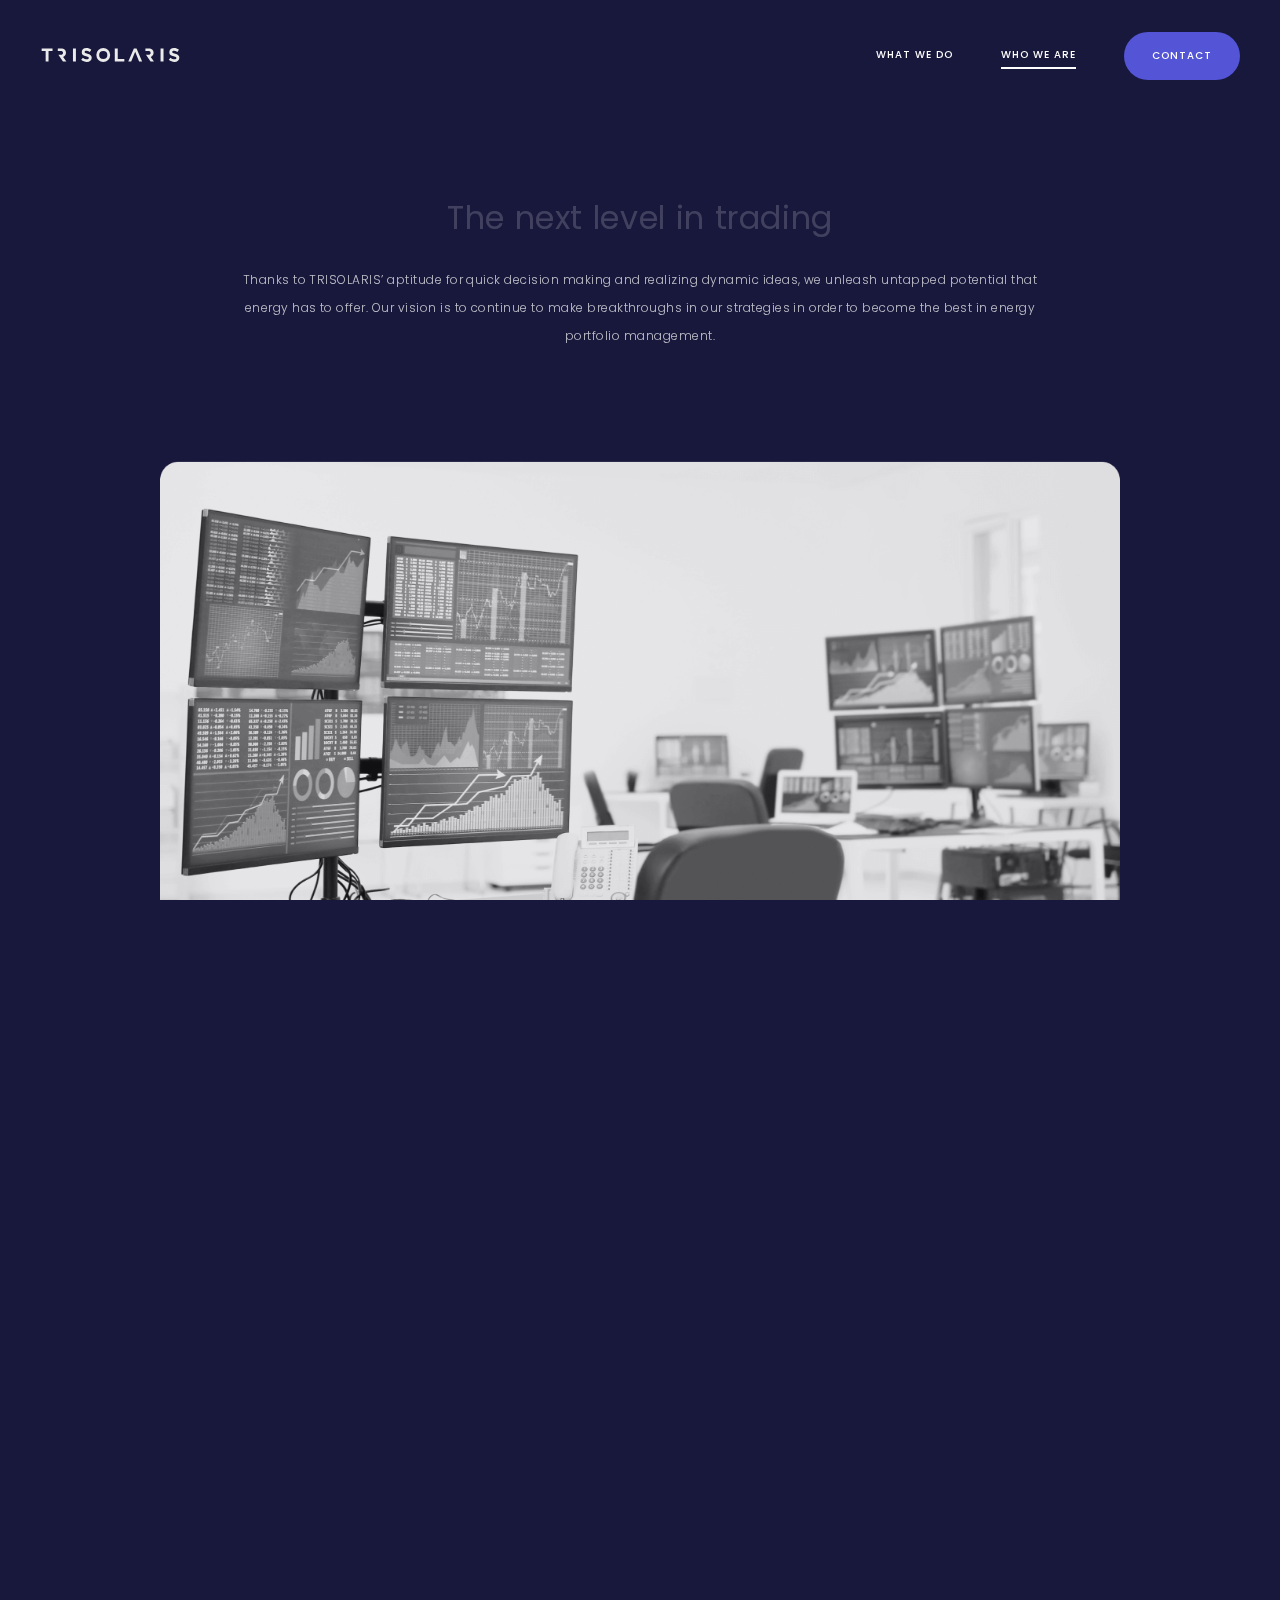
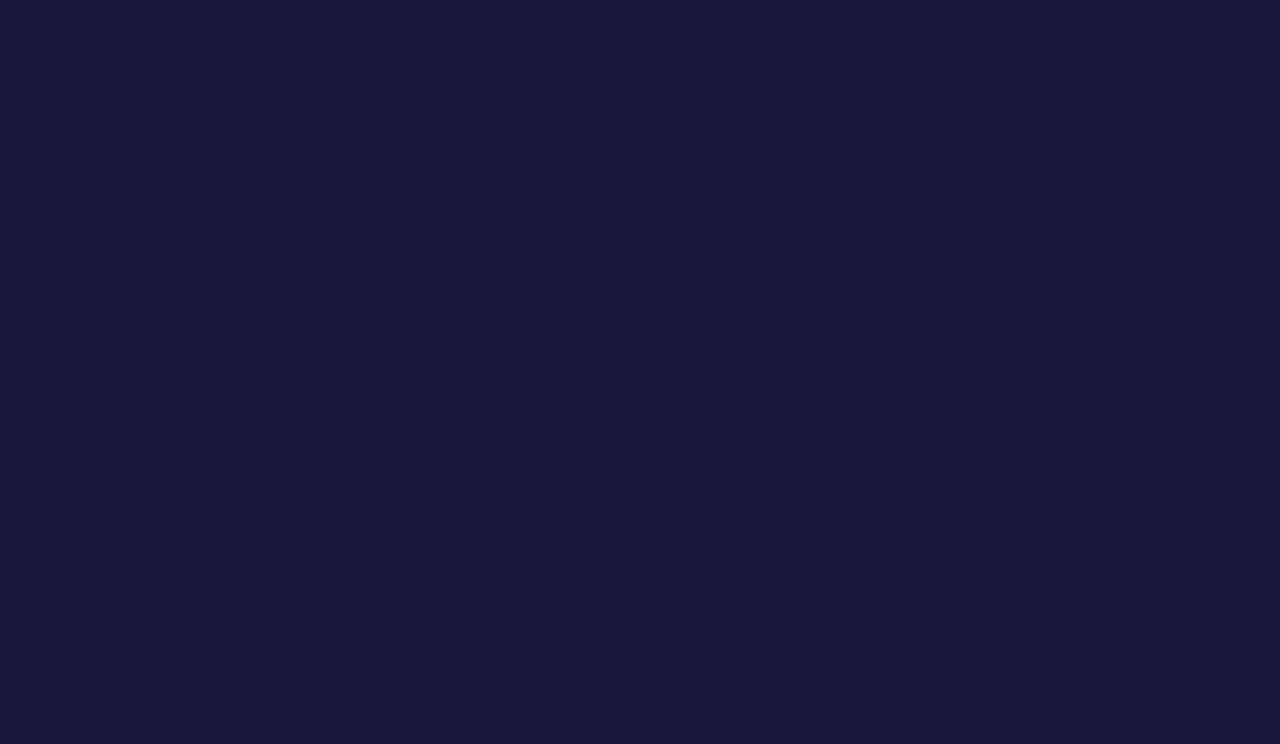
==== commit dd3a0df0: "scrollFix" ====
--- a/about.html
+++ b/about.html
@@ -113,7 +113,7 @@
 	<script type="text/js" src="js/ScrollSmoother.min.js"></script>
 	<script type="text/js" src="js/ScrollTrigger.min.js"></script>
 
-	<script src="js/scripts.js?202303143797"></script>
+	<script src="js/scripts.js?202303142784"></script>
 
 </body>
 
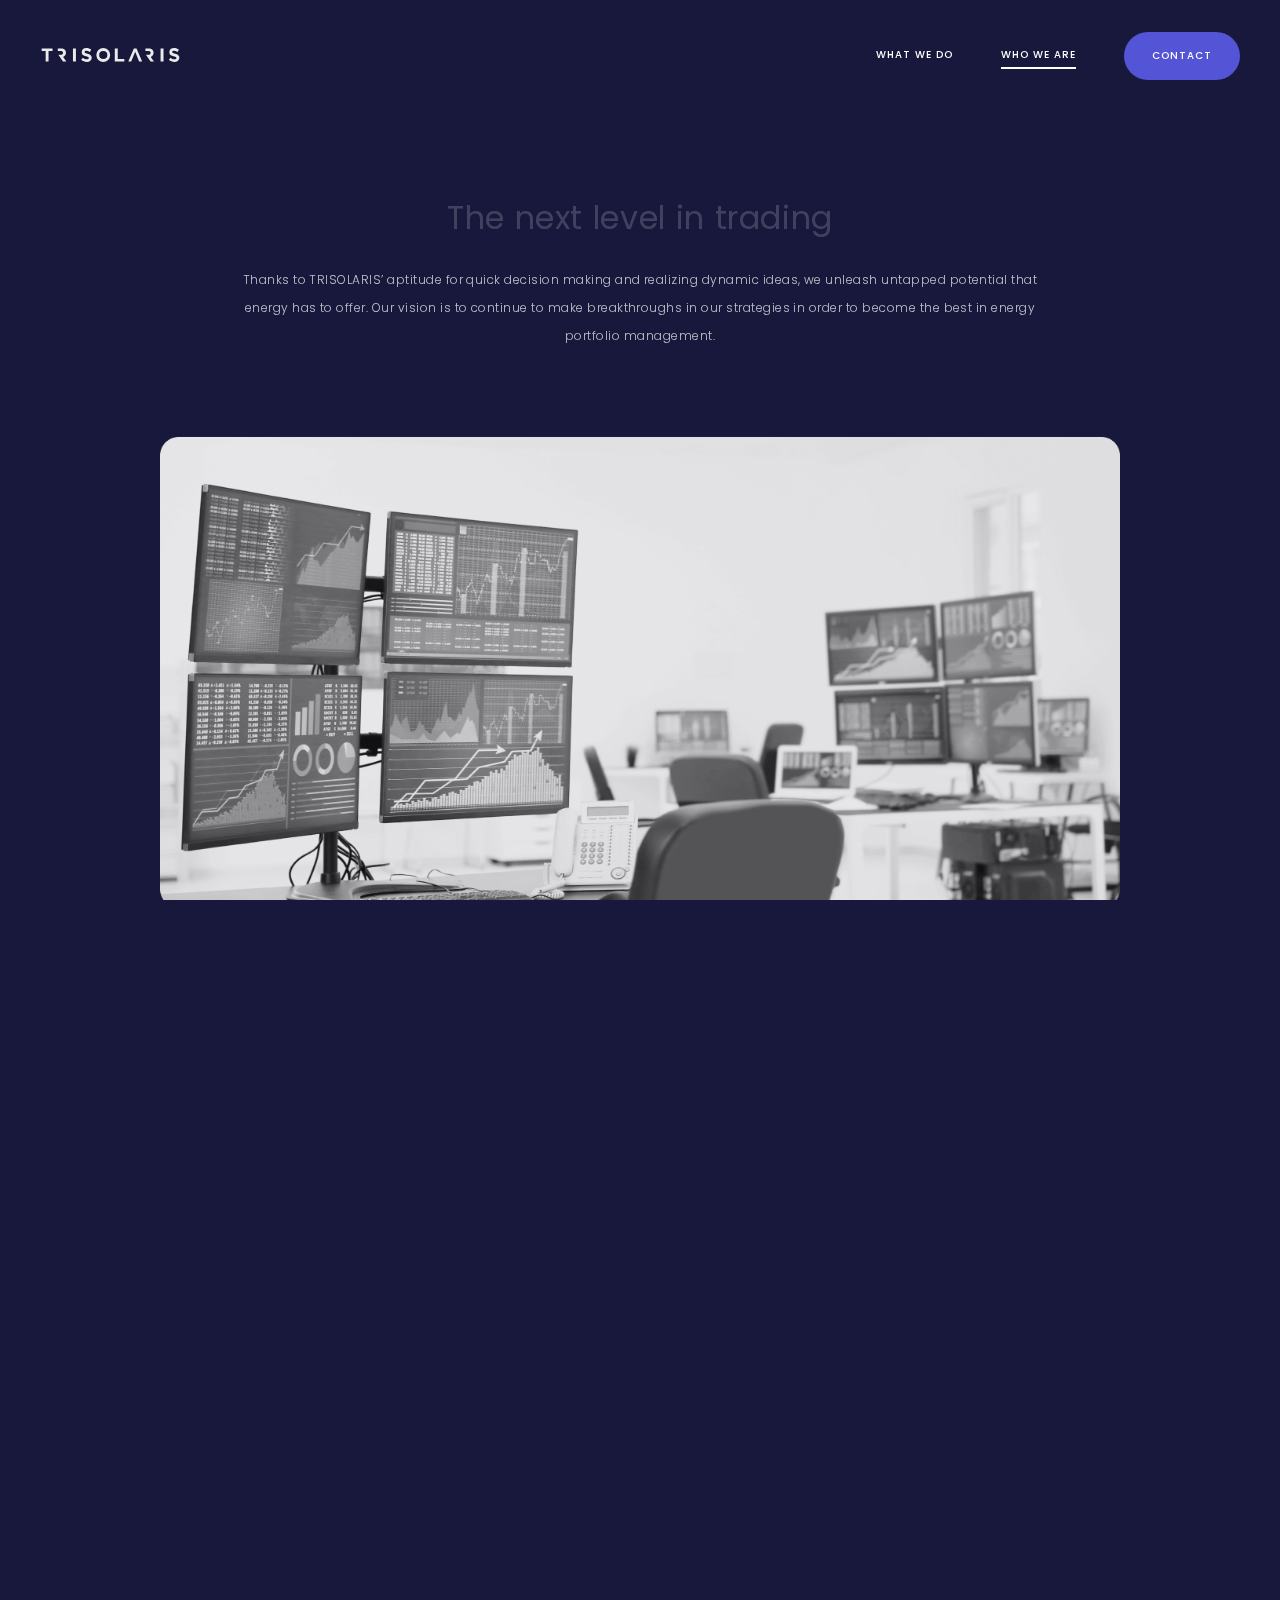
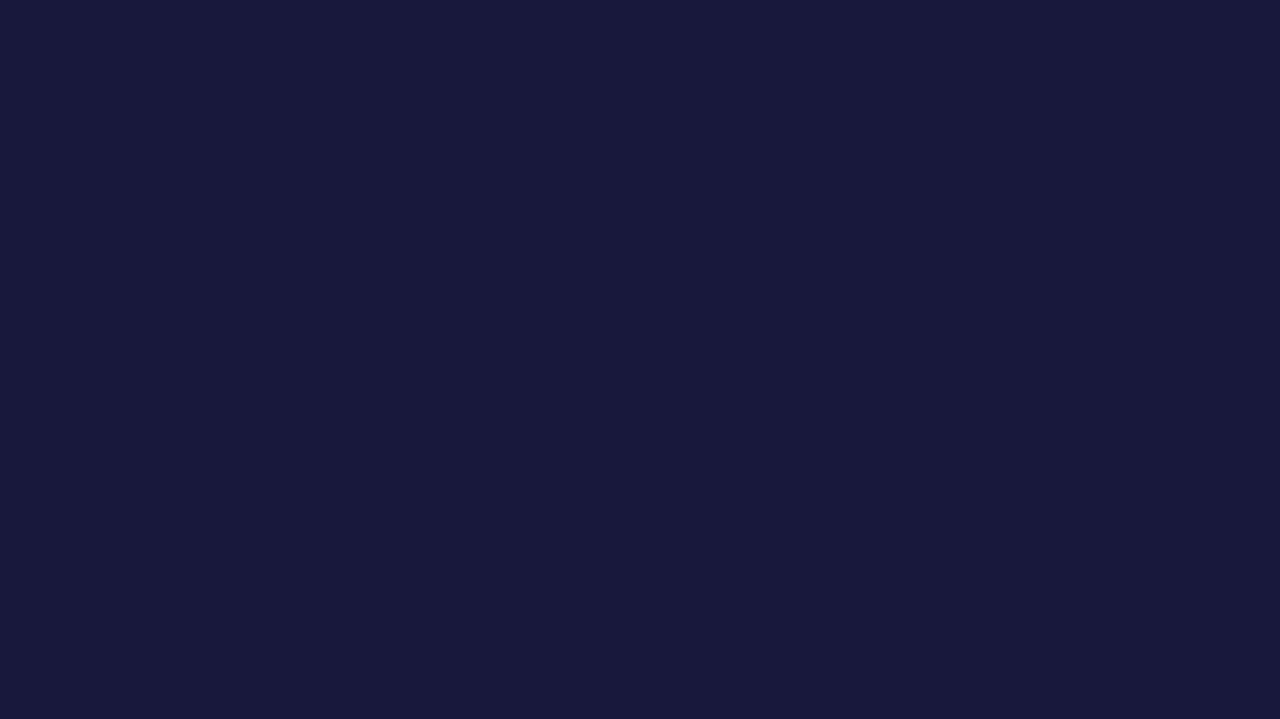
==== commit f30369c9: "Fin?" ====
--- a/about.html
+++ b/about.html
@@ -113,7 +113,7 @@
 	<script type="text/js" src="js/ScrollSmoother.min.js"></script>
 	<script type="text/js" src="js/ScrollTrigger.min.js"></script>
 
-	<script src="js/scripts.js?202303142784"></script>
+	<script src="js/scripts.js?202303142070"></script>
 
 </body>
 
--- a/style.css
+++ b/style.css
@@ -1,2 +1,2 @@
-:root{--space-cadet-color:#212140;--rich-black-color:#11111c;--delft-blue-color:#30384e;--powder-blue-color:#a6b0c9;--iris-color:#5454d6;--iris-color-hover:#2f2fae;--periwinkle-color:#bdbdef;--magnolia-color:#efeffb;--battleship-grey-color:#999;--timberwolf-color:#d6d6d6;--white-color:#fff;--bg-color:#18183c}.container{width:100%;max-width:83.125rem;margin:0 auto;-webkit-box-sizing:border-box;box-sizing:border-box}@font-face{font-family:Poppins-Medium;font-style:Medium;src:url(fonts/Poppins/Poppins-Medium.ttf)}@font-face{font-family:Poppins-Light;font-style:Light;src:url(fonts/Poppins/Poppins-Light.ttf)}@font-face{font-family:Poppins;font-style:normal;src:url(fonts/Poppins/Poppins-Regular.ttf)}a,abbr,acronym,address,applet,article,aside,audio,b,big,blockquote,body,canvas,caption,center,cite,code,dd,del,details,dfn,div,dl,dt,em,embed,fieldset,figcaption,figure,footer,form,h1,h2,h3,h4,h5,h6,header,hgroup,html,i,iframe,img,ins,kbd,label,legend,li,mark,menu,nav,object,ol,output,p,pre,q,ruby,s,samp,section,small,span,strike,strong,summary,table,tbody,td,tfoot,th,thead,time,tr,tt,u,ul,var,video{margin:0;padding:0;border:0;font-size:100%;font:inherit;vertical-align:baseline;text-decoration:none}article,aside,details,figcaption,figure,footer,header,hgroup,menu,nav,section{display:block}body{line-height:1;background-color:var(--bg-color)}ol,ul{list-style:none}blockquote,q{quotes:none}blockquote:after,blockquote:before,q:after,q:before{content:"";content:none}table{border-collapse:collapse;border-spacing:0}button,input,select,textarea{padding:0;background:none;border:none;border-radius:0;outline:none;-webkit-appearance:none;-moz-appearance:none;appearance:none}body{position:relative}.split-line-white{background:-webkit-gradient(linear,left top,right top,color-stop(50%,var(--white-color)),color-stop(50%,transparent));background:linear-gradient(90deg,var(--white-color) 50%,transparent 0);background-size:200%;background-position-x:100%;-webkit-background-clip:text;background-clip:text}.split-line-iris{background:-webkit-gradient(linear,left top,right top,color-stop(50%,var(--iris-color)),color-stop(50%,transparent));background:linear-gradient(90deg,var(--iris-color) 50%,transparent 0);background-size:200%;background-position-x:100%;-webkit-background-clip:text;background-clip:text}.nav{position:absolute;display:-webkit-box;display:-ms-flexbox;display:flex;-webkit-box-align:center;-ms-flex-align:center;align-items:center;-webkit-box-pack:justify;-ms-flex-pack:justify;justify-content:space-between;width:calc(100% - 5rem);padding:2rem 2.5rem 0;z-index:9999;-webkit-transform:translateY(-12.5rem);transform:translateY(-12.5rem)}.nav__logo{width:1.125rem}.nav__logo img{width:11.0625rem;height:1.125rem}.nav__burger-active:before{rotate:45deg}.nav__burger-active:after{rotate:-45deg}.nav__menu{display:-webkit-box;display:-ms-flexbox;display:flex;-webkit-box-align:center;-ms-flex-align:center;align-items:center;gap:3rem}.nav__menu__item-active:after{width:100%!important}.nav__menu__item{font-family:Poppins-Medium;font-style:normal;font-weight:500;font-size:0.875rem;line-height:1.75rem;color:var(--white-color);text-align:center;letter-spacing:.08em;-webkit-font-feature-settings:"liga" off;font-feature-settings:"liga" off;text-transform:uppercase;cursor:pointer}.nav__menu__item:after{content:"";height:0.125rem;background-color:#fff;width:0;display:inherit;-webkit-transition:width .3s ease-out;transition:width .3s ease-out}.nav__menu__button{background-color:var(--iris-color);border-radius:37.5rem;cursor:pointer;-webkit-transition:background-color .3s ease-out;transition:background-color .3s ease-out}.nav__menu__button p{padding:0.875rem 2rem;font-family:Poppins-Medium;font-style:normal;font-weight:500;font-size:0.875rem;line-height:1.75rem;color:var(--white-color);text-transform:uppercase}.hero__bg{position:absolute;width:100%;height:170vh;overflow:hidden;z-index:-1}.hero__bg img{display:block;width:100%;height:100%;-o-object-fit:cover;object-fit:cover;-o-object-position:center top;object-position:center top}.hero__shape{position:absolute;width:100%;height:100vh;display:-webkit-box;display:-ms-flexbox;display:flex;-webkit-box-align:center;-ms-flex-align:center;align-items:center;-webkit-box-pack:center;-ms-flex-pack:center;justify-content:center;-ms-flex-negative:0;flex-shrink:0;top:0;z-index:3}.hero__shape svg{width:50rem;height:50rem;-ms-flex-negative:0;flex-shrink:0;scale:0;overflow:visible}.hero{width:100vw;height:100vh;position:relative;overflow:hidden}.hero__content{width:100%;height:100%;overflow:hidden}.hero__content,.hero__content__circle{display:-webkit-box;display:-ms-flexbox;display:flex;-webkit-box-pack:center;-ms-flex-pack:center;justify-content:center;-webkit-box-align:center;-ms-flex-align:center;align-items:center}.hero__content__circle{width:calc(100vh - 7.5rem);height:calc(100vh - 7.5rem);min-width:38.75rem;min-height:38.75rem;margin:3.75rem 0;-ms-flex-negative:0;flex-shrink:0;border-radius:100%;background:rgba(5,5,27,.9450980392);scale:0}.hero__content__circle__ring{margin:9.375%;height:81.25%;width:81.25%;-ms-flex-negative:0;flex-shrink:0;border-radius:100%;border:0.125rem solid var(--iris-color);scale:.7}.hero__content__circle__ring,.hero__content__circle__ring__text{display:-webkit-box;display:-ms-flexbox;display:flex;-webkit-box-pack:center;-ms-flex-pack:center;justify-content:center;-webkit-box-align:center;-ms-flex-align:center;align-items:center}.hero__content__circle__ring__text{z-index:3;-webkit-box-orient:vertical;-webkit-box-direction:normal;-ms-flex-direction:column;flex-direction:column}.hero__content__circle__ring__text h1{font-family:Poppins;font-style:normal;font-weight:400;font-size:3.5rem;line-height:4.5rem;font-size:5.186vh;line-height:6.668vh;text-align:center;color:var(--white-color);padding-bottom:2.5rem;letter-spacing:.02em}.hero__content__circle__ring__text__action{display:-webkit-box;display:-ms-flexbox;display:flex;gap:1rem;cursor:pointer}.hero__content__circle__ring__text__action p{font-family:Poppins-Medium;font-style:normal;font-weight:500;font-size:0.875rem;line-height:1.75rem;color:var(--white-color);letter-spacing:.1em;-webkit-font-feature-settings:"liga" off;font-feature-settings:"liga" off;text-transform:uppercase}.hero__content__circle__ring__text__action__button{background-color:var(--iris-color);-webkit-transition:background-color .3s ease-out;transition:background-color .3s ease-out;width:1.75rem;height:1.75rem;border-radius:3.75rem;display:-webkit-box;display:-ms-flexbox;display:flex;-webkit-box-pack:center;-ms-flex-pack:center;justify-content:center;-webkit-box-align:center;-ms-flex-align:center;align-items:center}.white__wrap{border-radius:2rem;background-color:var(--white-color);overflow:hidden;padding-top:16.25rem;position:relative;z-index:10;-webkit-transform-origin:50% 80%;transform-origin:50% 80%}.white__firstText__heading-wrap{max-width:67.5rem}.white__firstText__heading-wrap h2{font-family:Poppins;font-style:normal;font-weight:400;font-size:3.25rem;line-height:4.625rem;letter-spacing:.02em;color:rgba(84,84,214,.2);display:inline}.white__firstText__heading-wrap span{position:relative;vertical-align:bottom;display:inline-block;width:7.3125rem;height:4.375rem}.white__firstText__heading-wrap img{display:inline;vertical-align:bottom;position:absolute;opacity:0}.white__firstText p{font-family:Poppins-Light;font-style:normal;font-weight:300;font-size:1rem;line-height:2rem;letter-spacing:.04em;max-width:56.875rem;padding-top:2.5rem;color:var(--space-cadet-color);opacity:.8}.white__pictures{display:-webkit-box;display:-ms-flexbox;display:flex;gap:1.5rem;padding:12.5rem 2.25rem 0}.white__pictures__item{position:relative;width:100%;height:100%}.white__pictures__item__overlay{background-color:var(--iris-color);mix-blend-mode:overlay;width:100%;height:100%}.white__pictures__item__overlay,.white__pictures__item p{cursor:pointer;position:absolute;opacity:0;-webkit-transition:opacity .3s ease-out;transition:opacity .3s ease-out}.white__pictures__item p{font-family:Poppins-Medium;font-style:normal;font-weight:500;font-size:1rem;line-height:1.75rem;letter-spacing:.1em;text-transform:uppercase;-webkit-font-feature-settings:"liga" off;font-feature-settings:"liga" off;bottom:2rem;left:2.5rem;color:#00f}.white__pictures__item img{width:100%;height:100%}.white__secondText{padding-top:11.25rem;padding-right:4.5rem;padding-bottom:16.25rem}.white__secondText__wrap{padding-left:36%;max-width:56.875rem}.white__secondText__wrap p{font-family:Poppins-Light;font-style:normal;font-weight:300;font-size:1rem;line-height:2rem;letter-spacing:.04em;max-width:56.875rem;color:var(--space-cadet-color);opacity:.8}.white__secondText__wrap__button{width:-webkit-fit-content;width:-moz-fit-content;width:fit-content;cursor:pointer;display:-webkit-box;display:-ms-flexbox;display:flex;-webkit-box-align:baseline;-ms-flex-align:baseline;align-items:baseline}.white__secondText__wrap__button p{font-family:Poppins-Medium;font-style:normal;font-weight:500;font-size:0.875rem;line-height:1.75rem;letter-spacing:.1em;margin-top:3rem;padding-right:1rem;text-transform:uppercase;color:var(--iris-color)}.white__secondText__wrap__button__circle{background-color:var(--iris-color);-webkit-transition:background-color .3s ease-out;transition:background-color .3s ease-out;width:1.75rem;height:1.75rem;border-radius:3.75rem;display:-webkit-box;display:-ms-flexbox;display:flex;-webkit-box-pack:center;-ms-flex-pack:center;justify-content:center;-webkit-box-align:center;-ms-flex-align:center;align-items:center}.text{margin-top:-34.375rem;overflow:visible;position:relative;z-index:3}.text__content{padding-top:16.25rem}.text__content__divider{width:calc(100% + 50vw - 41.5625rem);display:-webkit-box;display:-ms-flexbox;display:flex;-webkit-box-align:center;-ms-flex-align:center;align-items:center;gap:2rem}.text__content__divider p{font-family:Poppins;font-style:normal;font-weight:400;font-size:1rem;line-height:2rem;letter-spacing:.1em;color:var(--white-color);opacity:.4;text-transform:uppercase}.text__content__divider__line{height:0.0625rem;width:100%;background-color:var(--white-color);opacity:.16;-ms-flex-negative:0;flex-shrink:0}.text__content h2{font-family:Poppins;font-style:normal;font-weight:400;font-size:3.5rem;line-height:4.5rem;padding-top:3rem;letter-spacing:.02em;color:hsla(0,0%,100%,.2);max-width:53.125rem}.text__content__block{font-family:Poppins-Light;font-style:normal;font-weight:300;font-size:1rem;line-height:2rem;letter-spacing:.04em;color:var(--white-color);opacity:.8;padding-top:3.5rem;padding-left:4.5rem;max-width:57rem}.text__content__numbers{display:-webkit-box;display:-ms-flexbox;display:flex;gap:12.125rem;padding-top:7.75rem;padding-left:4.5rem}.text__content__numbers__double{display:-webkit-box;display:-ms-flexbox;display:flex;gap:12.125rem}.text__content__numbers__double__item{display:-webkit-box;display:-ms-flexbox;display:flex;-webkit-box-orient:vertical;-webkit-box-direction:normal;-ms-flex-direction:column;flex-direction:column}.text__content__numbers__double__item p{font-family:Poppins-Light;font-style:normal;font-weight:300;font-size:1rem;line-height:2rem;letter-spacing:.04em;opacity:.8;color:var(--white-color);padding-top:1.5rem;width:10.75rem}.text__content__numbers__double__item h1{font-family:Poppins;font-style:normal;font-weight:400;font-size:3.5rem;line-height:4.5rem;letter-spacing:.04em;color:#fff}.bottom{height:87.8125rem;position:relative;overflow:hidden;margin-top:-0.0625rem}.bottom__bg,.bottom__bg__overlay{position:absolute;width:100%;height:100%}.bottom__bg__overlay{background:var(--iris-color);mix-blend-mode:overlay}.bottom__bg__gradient{height:51.5rem;width:100%;background:-webkit-gradient(linear,left top,left bottom,from(#18183c),to(rgba(24,24,60,0)));background:linear-gradient(180deg,#18183c,rgba(24,24,60,0));position:absolute}.bottom__bg img{display:block;width:100%;height:100%;-o-object-fit:cover;object-fit:cover;-o-object-position:center bottom;object-position:center bottom;mix-blend-mode:normal}.bottom__circleWrap{position:absolute;width:100%;height:100%;display:-webkit-box;display:-ms-flexbox;display:flex;-webkit-box-pack:center;-ms-flex-pack:center;justify-content:center;bottom:0}.bottom__circleWrap__circle{width:calc(100vw - 13.25rem);height:calc(100vw - 13.25rem);opacity:.1;border:0.125rem solid var(--white-color);border-radius:100%;margin-left:6.625rem;margin-right:6.625rem;-webkit-transform:translateY(17.19%);transform:translateY(17.19%)}.bottom__content{-webkit-box-pack:end;-ms-flex-pack:end;justify-content:flex-end;height:100%}.bottom__content,.bottom__content__headline{display:-webkit-box;display:-ms-flexbox;display:flex;-webkit-box-orient:vertical;-webkit-box-direction:normal;-ms-flex-direction:column;flex-direction:column;-webkit-box-align:center;-ms-flex-align:center;align-items:center}.bottom__content__headline{gap:3.5rem;z-index:1}.bottom__content__headline img{width:18.5rem;height:1.875rem}.bottom__content__headline p{font-family:Poppins;font-style:normal;font-weight:400;font-size:3.5rem;line-height:4.5rem;letter-spacing:.02em;color:var(--white-color);text-align:center}.bottom__content__contacts{padding-top:8.75rem;display:-webkit-box;display:-ms-flexbox;display:flex;-webkit-box-pack:center;-ms-flex-pack:center;justify-content:center;gap:10rem;padding-left:4.5rem;padding-right:4.5rem;text-align:center}.bottom__content__contacts h4{font-family:Poppins;font-style:normal;font-weight:400;font-size:1rem;line-height:2rem;letter-spacing:.02em;color:var(--white-color);padding-bottom:1rem;z-index:1}.bottom__content__contacts a,.bottom__content__contacts p{font-family:Poppins;font-style:normal;font-weight:400;font-size:1rem;line-height:2rem;letter-spacing:.02em;color:var(--white-color);opacity:.7;line-height:2.125rem}.bottom__content__contacts a:active,.bottom__content__contacts a:link,.bottom__content__contacts a:visited{color:var(--white-color)}.bottom__content__contacts__item{width:13.4375rem;display:-webkit-box;display:-ms-flexbox;display:flex;-webkit-box-orient:vertical;-webkit-box-direction:normal;-ms-flex-direction:column;flex-direction:column}.bottom__content__contacts__item-underline{text-decoration:underline}.bottom__content__copyright{padding-top:11.5rem;padding-bottom:2.5rem}.bottom__content__copyright p{font-family:Poppins-Light;font-style:normal;font-weight:300;font-size:1rem;line-height:2rem;letter-spacing:.04em;color:var(--white-color);opacity:.7}.contact{width:100vw;overflow:visible;padding-top:6.25rem;padding-bottom:1.25rem}.contact,.contact .container{min-height:calc(100vh - 7.5rem)}.contact .container{display:-webkit-box;display:-ms-flexbox;display:flex;-webkit-box-pack:justify;-ms-flex-pack:justify;justify-content:space-between;-webkit-box-align:center;-ms-flex-align:center;align-items:center;width:100%;opacity:0;-webkit-transform:translateY(25rem);transform:translateY(25rem)}.contact__content{display:-webkit-box;display:-ms-flexbox;display:flex;-webkit-box-orient:vertical;-webkit-box-direction:normal;-ms-flex-direction:column;flex-direction:column;gap:3rem}.contact__content h1{font-family:Poppins;font-style:normal;font-weight:400;font-size:3.5rem;line-height:4.5rem;letter-spacing:.02em;color:hsla(0,0%,100%,.2)}.contact__content__textBlock{display:-webkit-box;display:-ms-flexbox;display:flex;-webkit-box-orient:vertical;-webkit-box-direction:normal;-ms-flex-direction:column;flex-direction:column;gap:3rem}.contact__content__textBlock__item__headline{display:-webkit-box;display:-ms-flexbox;display:flex;-webkit-box-align:center;-ms-flex-align:center;align-items:center;gap:1rem;padding-bottom:1rem}.contact__content__textBlock__item__headline__circleIcon{width:2.5rem;height:2.5rem;border-radius:100%;display:-webkit-box;display:-ms-flexbox;display:flex;-webkit-box-pack:center;-ms-flex-pack:center;justify-content:center;-webkit-box-align:center;-ms-flex-align:center;align-items:center;border:0.04688rem solid hsla(0,0%,100%,.3)}.contact__content__textBlock__item__headline h2{font-family:Poppins-Medium;font-style:normal;font-weight:500;font-size:1rem;line-height:1.75rem;line-height:2rem;color:var(--white-color)}.contact__content__textBlock__item a,.contact__content__textBlock__item p{font-family:Poppins;font-style:normal;font-weight:400;font-size:1rem;line-height:2rem;letter-spacing:.02em;color:var(--white-color);opacity:.7;line-height:2.125rem}.contact__content__textBlock__item__links{display:-webkit-box;display:-ms-flexbox;display:flex;-webkit-box-orient:vertical;-webkit-box-direction:normal;-ms-flex-direction:column;flex-direction:column;-webkit-box-pack:center;-ms-flex-pack:center;justify-content:center}.contact__content__textBlock__item__links__circle{background:#fff;opacity:.7;width:0.25rem;height:0.25rem;border-radius:100%}.contact__content__textBlock__item__links p{padding-top:1rem;font-family:Poppins;font-style:normal;font-weight:400;font-size:0.875rem;line-height:1.875rem;letter-spacing:.02em;color:#fff;opacity:.3}.contact__map{border:0.125rem solid #5454d6;border-radius:2rem;width:42rem;height:42rem;padding:1.125rem;-webkit-box-sizing:border-box;box-sizing:border-box;display:-webkit-box;display:-ms-flexbox;display:flex;-webkit-box-pack:center;-ms-flex-pack:center;justify-content:center;-webkit-box-align:center;-ms-flex-align:center;align-items:center;position:relative;overflow:hidden}.contact__map__frame{position:relative;height:100%;width:100%}.contact__map__frame,.contact__map__frame .gm-style>div{border-radius:1.5rem;overflow:hidden}.contact__map .white-box{position:absolute;width:calc(100% - 3rem);height:calc(100% - 3rem);background-color:#f9f9f9;border-radius:1.5rem;z-index:-1}.aboutus{width:100vw;overflow:hidden}.aboutus .container{-webkit-transform:translateY(25rem);transform:translateY(25rem);opacity:0}.aboutus .container,.aboutus__text{display:-webkit-box;display:-ms-flexbox;display:flex;-webkit-box-orient:vertical;-webkit-box-direction:normal;-ms-flex-direction:column;flex-direction:column;-webkit-box-align:center;-ms-flex-align:center;align-items:center}.aboutus__text{padding-top:13rem}.aboutus__text h1{font-family:Poppins;font-style:normal;font-weight:400;font-size:3.5rem;line-height:4.5rem;letter-spacing:.02em;color:hsla(0,0%,100%,.2);text-align:center}.aboutus__text p{font-family:Poppins-Light;font-style:normal;font-weight:300;font-size:1rem;line-height:2rem;color:hsla(0,0%,100%,.8);letter-spacing:.04em;text-align:center;max-width:51.75rem;padding-top:3rem}.aboutus__image{margin-top:7rem;width:76.4375rem;overflow:hidden;display:-webkit-box;display:-ms-flexbox;display:flex;-webkit-box-align:center;-ms-flex-align:center;align-items:center;border-radius:1rem}.aboutus__image img{width:100%}.aboutus__divider{padding-top:10rem;display:-webkit-box;display:-ms-flexbox;display:flex;-webkit-box-align:center;-ms-flex-align:center;align-items:center;gap:3rem}.aboutus__divider p{font-family:Poppins-Light;font-style:normal;font-weight:300;font-size:1rem;line-height:2rem;letter-spacing:.1em;color:#fff;opacity:.4;width:11.3125rem}.aboutus__divider__line{opacity:.16;background-color:#fff;height:0.0625rem;width:50vw}.aboutus__bottomtext{display:-webkit-box;display:-ms-flexbox;display:flex;-webkit-box-orient:vertical;-webkit-box-direction:normal;-ms-flex-direction:column;flex-direction:column;-webkit-box-align:center;-ms-flex-align:center;align-items:center;padding-top:5rem;gap:1rem;max-width:56.9375rem}.aboutus__bottomtext h1{font-family:Poppins-Medium;font-style:normal;font-weight:500;font-size:1.125rem;line-height:2.125rem;text-align:center;letter-spacing:.04em;color:#fff}.aboutus__bottomtext p{font-family:Poppins-Light;font-style:normal;font-weight:300;font-size:1rem;line-height:2rem;text-align:center;letter-spacing:.04em;color:hsla(0,0%,100%,.8)}@media(min-width:0em)and (max-width:59.5em){.container{max-width:37.5rem;padding:0 1.5rem}.nav{padding:2rem 2rem 0}.nav__logo img{width:8.8125rem;height:0.875rem}.nav__burger{cursor:pointer}.nav__burger:after,.nav__burger:before{content:"";height:0.125rem;background-color:#fff;width:1.125rem;display:block;-webkit-transition:.3s ease-in-out;transition:.3s ease-in-out;-webkit-transform-origin:0.3125rem;transform-origin:0.3125rem}.nav__burger:after{margin-top:0.25rem}.nav__menu-active{top:11rem!important}.nav__menu{position:absolute;margin-top:-11rem;padding-top:11rem;left:0;display:-webkit-box;display:-ms-flexbox;display:flex;-webkit-box-orient:vertical;-webkit-box-direction:normal;-ms-flex-direction:column;flex-direction:column;gap:5rem;top:-90vh;background-color:#18183c;z-index:-1;padding-bottom:calc(100vh - 26rem);width:100vw;-webkit-transition:.75s ease-out;transition:.75s ease-out}.nav__menu__burger{-webkit-transition:.4s ease-out;transition:.4s ease-out;-webkit-transition-delay:.85s;transition-delay:.85s;opacity:0}.nav__menu__burger-active{opacity:1}.nav__menu__button{background-color:transparent}.nav__menu__button:after{content:"";height:0.125rem;background-color:#fff;width:0;display:inherit;-webkit-transition:width .3s ease-out;transition:width .3s ease-out}.nav__menu__button p{padding:0}.hero__bg img{-o-object-position:60% top;object-position:60% top}.hero__shape{overflow:hidden}.hero__shape svg{width:31.25rem;height:31.25rem}.hero__content__circle{width:calc(100vh - 15.75rem);height:calc(100vh - 15.75rem);min-width:31.375rem;min-height:31.375rem;margin:7.875rem 0}.hero__content__circle__ring__text{max-width:18.8125rem}.hero__content__circle__ring__text h1{font-size:3.7vh;line-height:5.9vh;padding-bottom:1.75rem}.hero__content__circle__ring__text h1 br{display:none}.hero__content__circle__ring__text__action p{font-family:Poppins-Medium;font-style:normal;font-weight:500;font-size:0.75rem;line-height:1.625rem}.white__wrap{padding-top:6rem;border-radius:1.5rem}.white__firstText__heading-wrap h2{font-family:Poppins;font-style:normal;font-weight:400;font-size:1.75rem;line-height:2.75rem}.white__firstText__heading-wrap span{width:4.5rem;height:2.625rem}.white__firstText__heading-wrap img{width:4.5rem;height:2.625rem}.white__firstText p{font-family:Poppins-Light;font-style:normal;font-weight:300;font-size:0.875rem;line-height:1.875rem;padding-top:1.5rem}.white__pictures{padding:4.5rem 1.5rem 0;overflow-x:scroll;-ms-overflow-style:none;scrollbar-width:none}.white__pictures::-webkit-scrollbar{display:none}.white__pictures__item{-ms-flex-negative:.13;flex-shrink:.13}.white__secondText{padding-top:4.5rem;padding-bottom:6rem}.white__secondText__wrap{padding-left:1.5rem;padding-right:1.5rem;width:calc(100vw - 3rem)}.white__secondText__wrap p{font-family:Poppins-Light;font-style:normal;font-weight:300;font-size:0.875rem;line-height:1.875rem}.white__secondText__wrap__button p{margin-top:2rem;font-family:Poppins-Medium;font-style:normal;font-weight:500;font-size:0.75rem;line-height:1.625rem}.text{overflow:hidden;margin-top:-14.0625rem}.text__content{padding-top:7.5rem}.text__content__divider p{font-family:Poppins;font-style:normal;font-weight:400;font-size:0.875rem;line-height:1.875rem}.text__content h2{font-family:Poppins;font-style:normal;font-weight:400;font-size:1.75rem;line-height:2.75rem;padding-top:2rem}.text__content__block{font-family:Poppins-Light;font-style:normal;font-weight:300;font-size:0.875rem;line-height:1.875rem;padding-left:0;padding-top:1.5rem}.text__content__numbers{padding-top:4rem;padding-left:0.5rem;padding-bottom:6.5rem;gap:2.375rem 3rem;-ms-flex-wrap:wrap;flex-wrap:wrap}.text__content__numbers__double{gap:2.375rem 3rem}.text__content__numbers__double__item p{font-family:Poppins-Light;font-style:normal;font-weight:300;font-size:0.75rem;line-height:1.75rem;padding-top:0.5rem;width:8.25rem}.text__content__numbers__double__item h1{font-family:Poppins-Medium;font-style:normal;font-weight:500;font-size:2rem;line-height:3rem;letter-spacing:.02em}.bottom{height:82.0625rem}.bottom__bg img{-o-object-position:60% top;object-position:60% top}.bottom__circleWrap__circle{height:75rem;width:75rem;margin-top:1rem;margin-bottom:6.0625rem;-ms-flex-negative:0;flex-shrink:0;-webkit-transform:none;transform:none}.bottom__content__headline{gap:2rem}.bottom__content__headline img{width:9.75rem;height:1rem}.bottom__content__headline p{font-family:Poppins;font-style:normal;font-weight:400;font-size:2rem;line-height:3rem;max-width:19.75rem}.bottom__content__headline p br{display:none}.bottom__content__contacts{padding-top:4rem;-webkit-box-orient:vertical;-webkit-box-direction:normal;-ms-flex-direction:column;flex-direction:column;-webkit-box-align:center;-ms-flex-align:center;align-items:center;gap:3rem}.bottom__content__contacts h4{text-align:center;font-family:Poppins;font-style:normal;font-weight:400;font-size:0.875rem;line-height:1.875rem}.bottom__content__contacts a,.bottom__content__contacts p{font-family:Poppins;font-style:normal;font-weight:400;font-size:0.875rem;line-height:1.875rem;text-align:center}.bottom__content__copyright{padding-top:5.1875rem;padding-bottom:1.5rem}.bottom__content__copyright p{font-family:Poppins-Light;font-style:normal;font-weight:300;font-size:0.875rem;line-height:1.875rem;text-align:center}.contact .container{-webkit-box-orient:vertical;-webkit-box-direction:normal;-ms-flex-direction:column;flex-direction:column}.contact__content{gap:2.5rem;margin-top:0}.contact__content h1{font-family:Poppins;font-style:normal;font-weight:400;font-size:2rem;line-height:3rem}.contact__content__textBlock{gap:2rem}.contact__content__textBlock__item__headline{padding-bottom:0.75rem}.contact__content__textBlock__item__headline__circleIcon{width:2rem;height:2rem}.contact__content__textBlock__item__headline h2{font-family:Poppins-Medium;font-style:normal;font-weight:500;font-size:0.875rem;line-height:1.75rem}.contact__content__textBlock__item a,.contact__content__textBlock__item p{font-family:Poppins;font-style:normal;font-weight:400;font-size:0.875rem;line-height:1.875rem}.contact__content__textBlock__item__links{-webkit-box-orient:vertical;-webkit-box-direction:normal;-ms-flex-direction:column;flex-direction:column;-webkit-box-align:start;-ms-flex-align:start;align-items:flex-start}.contact__content__textBlock__item__links__circle{display:none}.contact__content__textBlock__item__links p{font-family:Poppins;font-style:normal;font-weight:400;font-size:0.875rem;line-height:1.875rem}.contact__map{border-radius:1.5rem;padding:0.5rem;margin-top:3.625rem;margin-bottom:5.5rem;width:calc(100% - 1rem);height:min(100vw - 4rem,33.5rem)}.contact__map__frame,.contact__map__frame .gm-style>div{border-radius:1rem}.aboutus{padding-bottom:5rem}.aboutus__text{padding-top:8.5rem}.aboutus__text h1{font-family:Poppins;font-style:normal;font-weight:400;font-size:1.75rem;line-height:2.75rem}.aboutus__text p{font-family:Poppins-Light;font-style:normal;font-weight:300;font-size:0.875rem;line-height:1.875rem;padding-top:1.5rem}.aboutus__image{margin-top:7rem;-webkit-box-sizing:border-box;box-sizing:border-box;width:calc(100% - 1rem);height:23.9375rem}.aboutus__image img{width:auto;height:100%;-webkit-transform:translateX(-14%);transform:translateX(-14%)}.aboutus__divider{padding-top:5rem}.aboutus__divider p{font-family:Poppins-Light;font-style:normal;font-weight:300;font-size:0.75rem;line-height:1.75rem;width:8.5rem}.aboutus__bottomtext{padding-top:2.5rem}.aboutus__bottomtext h1{font-family:Poppins-Medium;font-style:normal;font-weight:500;font-size:1rem;line-height:1.75rem}.aboutus__bottomtext p{font-family:Poppins-Light;font-style:normal;font-weight:300;font-size:0.875rem;line-height:1.875rem}}@media(min-width:0em)and (max-width:59.5em)and (hover:hover){.nav__menu__button:hover{background-color:transparent}.nav__menu__button:hover:after{width:100%}}@media(min-width:48em)and (max-width:59.5em){.white__pictures__item{-ms-flex-negative:.18;flex-shrink:.18}.text__content__numbers{gap:1.75rem}.text__content__numbers__double{gap:1.75rem}}@media(min-width:59.5em)and (max-width:106.25em){.container{max-width:68.75rem}.nav__logo img{width:8.8125rem;height:0.875rem}.nav__menu__item{font-family:Poppins-Medium;font-style:normal;font-weight:500;font-size:0.75rem;line-height:1.625rem;letter-spacing:.1em}.nav__menu__button p{padding:0.75rem 1.75rem;font-family:Poppins-Medium;font-style:normal;font-weight:500;font-size:0.75rem;line-height:1.625rem;letter-spacing:.08em}.hero__shape svg{width:40.625rem;height:40.625rem}.hero__content__circle__ring__text h1{font-size:5vh;line-height:7vh}.hero__content__circle__ring__text__action p{font-family:Poppins-Medium;font-style:normal;font-weight:500;font-size:0.75rem;line-height:1.625rem}.white__wrap{padding-top:11.25rem}.white__firstText__heading-wrap{max-width:50.5625rem}.white__firstText__heading-wrap h2{font-family:Poppins;font-style:normal;font-weight:400;font-size:2.5rem;line-height:3.875rem}.white__firstText__heading-wrap span{width:6rem;height:3.5625rem}.white__firstText__heading-wrap img{width:6rem;height:3.5625rem}.white__firstText p{font-family:Poppins-Light;font-style:normal;font-weight:300;font-size:0.875rem;line-height:1.875rem;max-width:50.5625rem}.white__pictures{padding:8.75rem 1.5rem 0}.white__secondText{padding-top:8.75rem;padding-right:0;padding-bottom:11.25rem}.white__secondText__wrap{padding-left:35%;max-width:48.375rem}.white__secondText__wrap p{font-family:Poppins-Light;font-style:normal;font-weight:300;font-size:0.875rem;line-height:1.875rem;max-width:48.375rem}.white__secondText__wrap__button p{margin-top:2rem;font-family:Poppins-Medium;font-style:normal;font-weight:500;font-size:0.75rem;line-height:1.625rem}.text__content{padding-top:12.5rem}.text__content__divider p{font-family:Poppins;font-style:normal;font-weight:400;font-size:0.75rem;line-height:1.625rem}.text__content h2{font-family:Poppins;font-style:normal;font-weight:400;font-size:2.5rem;line-height:3.5rem;max-width:35.5625rem}.text__content__block{font-family:Poppins-Light;font-style:normal;font-weight:300;font-size:0.875rem;line-height:1.875rem;padding-left:4.8125rem;max-width:46.5rem}.text__content__numbers{padding-top:6rem;padding-left:4.8125rem;gap:7.1875rem}.text__content__numbers__double{gap:7.1875rem}.text__content__numbers__double__item p{font-family:Poppins-Light;font-style:normal;font-weight:300;font-size:0.875rem;line-height:1.875rem;padding-top:0.5rem}.text__content__numbers__double__item h1{font-family:Poppins-Medium;font-style:normal;font-weight:500;font-size:2.5rem;line-height:3.5rem;letter-spacing:.02em}.bottom{height:75.0625rem}.bottom__circleWrap__circle{width:calc(100vw - 10rem);height:calc(100vw - 10rem);margin-left:5rem;margin-right:5rem}.bottom__content__headline{gap:2.5rem}.bottom__content__headline img{width:13.625rem;height:1.375rem}.bottom__content__headline p{font-family:Poppins;font-style:normal;font-weight:400;font-size:2.5rem;line-height:3.5rem}.bottom__content__contacts{padding-top:8.75rem;padding-right:0;padding-left:0;max-width:68.75rem}.bottom__content__contacts h4{font-family:Poppins;font-style:normal;font-weight:400;font-size:0.875rem;line-height:1.875rem}.bottom__content__contacts a,.bottom__content__contacts p{font-family:Poppins;font-style:normal;font-weight:400;font-size:0.875rem;line-height:1.875rem}.bottom__content__copyright{padding-top:7.5rem;padding-bottom:1.875rem}.bottom__content__copyright p{font-family:Poppins-Light;font-style:normal;font-weight:300;font-size:0.875rem;line-height:1.875rem}.contact__content{gap:1.75rem}.contact__content h1{font-family:Poppins;font-style:normal;font-weight:400;font-size:2.5rem;line-height:3.5rem;max-width:35.5625rem}.contact__content__textBlock{gap:1.5rem}.contact__content__textBlock__item__headline{padding-bottom:0.75rem}.contact__content__textBlock__item__headline h2{font-family:Poppins-Medium;font-style:normal;font-weight:500;font-size:0.875rem;line-height:1.75rem}.contact__content__textBlock__item a,.contact__content__textBlock__item p{font-family:Poppins;font-style:normal;font-weight:400;font-size:0.875rem;line-height:1.875rem}.contact__content__textBlock__item__links p{padding-top:0.75rem;font-family:Poppins;font-style:normal;font-weight:400;font-size:0.875rem;line-height:1.875rem}.contact__map{padding:0.875rem;width:31.8125rem;height:31.8125rem}.aboutus__text{padding-top:11rem}.aboutus__text h1{font-family:Poppins;font-style:normal;font-weight:400;font-size:2.5rem;line-height:3.5rem;max-width:35.5625rem}.aboutus__text p{font-family:Poppins-Light;font-style:normal;font-weight:300;font-size:0.875rem;line-height:1.875rem;padding-top:2rem}.aboutus__image{margin-top:7rem;width:68.75rem}.aboutus__divider{padding-top:8.25rem}.aboutus__divider p{font-family:Poppins-Light;font-style:normal;font-weight:300;font-size:0.875rem;line-height:1.875rem;width:9.9375rem}.aboutus__bottomtext{padding-top:4.5rem}.aboutus__bottomtext h1{font-family:Poppins-Medium;font-style:normal;font-weight:500;font-size:1rem;line-height:1.75rem}.aboutus__bottomtext p{font-family:Poppins-Light;font-style:normal;font-weight:300;font-size:0.875rem;line-height:1.875rem}}@media(min-width:59.5em)and (max-width:80em){.container{max-width:60rem}.nav__menu__item{font-family:Poppins-Medium;font-style:normal;font-weight:500;font-size:0.625rem;line-height:1.5rem}.nav__menu__button p{font-family:Poppins-Medium;font-style:normal;font-weight:500;font-size:0.625rem;line-height:1.5rem;letter-spacing:.1em}.hero__shape svg{width:37.5rem;height:37.5rem}.hero__content__circle__ring__text h1{font-size:4.44444vh;line-height:6.66666vh}.hero__content__circle__ring__text__action p{font-family:Poppins-Medium;font-style:normal;font-weight:500;font-size:0.625rem;line-height:1.5rem}.hero__content__circle__ring__text__action__button{width:1.5rem;height:1.5rem}.white__wrap{padding-top:10rem}.white__firstText__heading-wrap{max-width:42.375rem}.white__firstText__heading-wrap h2{font-family:Poppins;font-style:normal;font-weight:400;font-size:2rem;line-height:3rem;line-height:3.375rem}.white__firstText__heading-wrap span{width:5rem;height:3rem}.white__firstText__heading-wrap img{width:5rem;height:3rem}.white__firstText p{font-family:Poppins-Light;font-style:normal;font-weight:300;font-size:0.75rem;line-height:1.75rem;padding-top:2rem;max-width:42.375rem}.white__pictures{padding:7.5rem 1rem 0}.white__secondText{padding-top:7.5rem;padding-bottom:10rem}.white__secondText__wrap{max-width:42.5625rem}.white__secondText__wrap p{font-family:Poppins-Light;font-style:normal;font-weight:300;font-size:0.75rem;line-height:1.75rem;max-width:42.5625rem}.text__content{padding-top:10rem}.text__content__divider p{font-family:Poppins;font-style:normal;font-weight:400;font-size:0.625rem;line-height:1.5rem}.text__content h2{font-family:Poppins;font-style:normal;font-weight:400;font-size:2rem;line-height:3rem}.text__content__block{font-family:Poppins-Light;font-style:normal;font-weight:300;font-size:0.75rem;line-height:1.75rem;padding-left:3.625rem;max-width:46.125rem}.text__content__numbers{padding-top:5.5rem;padding-left:3.625rem;gap:6.75rem}.text__content__numbers__double{gap:6.75rem}.text__content__numbers__double__item p{font-family:Poppins-Light;font-style:normal;font-weight:300;font-size:0.75rem;line-height:1.75rem}.text__content__numbers__double__item h1{font-family:Poppins-Medium;font-style:normal;font-weight:500;font-size:2.5rem;line-height:3.5rem;letter-spacing:.02em}.bottom{height:67.375rem}.bottom__circleWrap__circle{height:70.9375rem;width:70.9375rem;-webkit-transform:translateY(176 px);transform:translateY(176 px);-ms-flex-negative:0;flex-shrink:0}.bottom__content__headline{gap:2rem}.bottom__content__headline img{width:10.875rem;height:1.0625rem}.bottom__content__headline p{font-family:Poppins;font-style:normal;font-weight:400;font-size:2rem;line-height:3rem}.bottom__content__contacts{padding-top:8.25rem;gap:10.4375rem;max-width:60rem}.bottom__content__contacts a,.bottom__content__contacts p{font-family:Poppins;font-style:normal;font-weight:400;font-size:0.75rem;line-height:1.625rem}.bottom__content__copyright{padding-top:7.875rem;padding-bottom:2rem}.contact__content{gap:1.5rem}.contact__content h1{font-family:Poppins;font-style:normal;font-weight:400;font-size:2rem;line-height:3rem}.contact__content__textBlock{gap:1.25rem}.contact__content__textBlock__item__headline{padding-bottom:0.5rem}.contact__content__textBlock__item__headline__circleIcon{width:2rem;height:2rem}.contact__content__textBlock__item__headline h2{font-family:Poppins-Medium;font-style:normal;font-weight:500;font-size:0.75rem;line-height:1.625rem}.contact__content__textBlock__item a,.contact__content__textBlock__item p{font-family:Poppins;font-style:normal;font-weight:400;font-size:0.75rem;line-height:1.625rem}.contact__content__textBlock__item__links p{padding-top:0.5rem;font-family:Poppins;font-style:normal;font-weight:400;font-size:0.75rem;line-height:1.625rem}.contact__map{padding:0.75rem;width:28.5rem;height:28.5rem}.aboutus__text{padding-top:10rem}.aboutus__text h1{font-family:Poppins;font-style:normal;font-weight:400;font-size:2rem;line-height:3rem}.aboutus__text p{font-family:Poppins-Light;font-style:normal;font-weight:300;font-size:0.75rem;line-height:1.75rem;padding-top:1.5rem}.aboutus__image{margin-top:7rem;width:60rem}.aboutus__divider{padding-top:7.5rem}.aboutus__divider p{font-family:Poppins-Light;font-style:normal;font-weight:300;font-size:0.75rem;line-height:1.75rem;width:8.5rem}.aboutus__bottomtext{padding-top:4rem}.aboutus__bottomtext h1{font-family:Poppins-Medium;font-style:normal;font-weight:500;font-size:0.875rem;line-height:1.75rem}.aboutus__bottomtext p{font-family:Poppins-Light;font-style:normal;font-weight:300;font-size:0.75rem;line-height:1.75rem}}@media(min-width:120.063em){.bottom__circleWrap__circle{-webkit-transform:translateY(10%);transform:translateY(10%)}}@media(hover:hover){.nav__menu__item:hover:after{width:100%}.nav__menu__button:hover{background-color:var(--iris-color-hover)}.hero__content__circle__ring__text__action:hover .hero__content__circle__ring__text__action__button{background-color:var(--iris-color-hover)}.white__pictures__item:hover .white__pictures__item__overlay,.white__pictures__item:hover p{opacity:1}.white__secondText__wrap__button:hover .white__secondText__wrap__button__circle{background-color:var(--iris-color-hover)}}
+:root{--space-cadet-color:#212140;--rich-black-color:#11111c;--delft-blue-color:#30384e;--powder-blue-color:#a6b0c9;--iris-color:#5454d6;--iris-color-hover:#2f2fae;--periwinkle-color:#bdbdef;--magnolia-color:#efeffb;--battleship-grey-color:#999;--timberwolf-color:#d6d6d6;--white-color:#fff;--bg-color:#18183c}.container{width:100%;max-width:83.125rem;margin:0 auto;-webkit-box-sizing:border-box;box-sizing:border-box}@font-face{font-family:Poppins-Medium;font-style:Medium;src:url(fonts/Poppins/Poppins-Medium.ttf)}@font-face{font-family:Poppins-Light;font-style:Light;src:url(fonts/Poppins/Poppins-Light.ttf)}@font-face{font-family:Poppins;font-style:normal;src:url(fonts/Poppins/Poppins-Regular.ttf)}a,abbr,acronym,address,applet,article,aside,audio,b,big,blockquote,body,canvas,caption,center,cite,code,dd,del,details,dfn,div,dl,dt,em,embed,fieldset,figcaption,figure,footer,form,h1,h2,h3,h4,h5,h6,header,hgroup,html,i,iframe,img,ins,kbd,label,legend,li,mark,menu,nav,object,ol,output,p,pre,q,ruby,s,samp,section,small,span,strike,strong,summary,table,tbody,td,tfoot,th,thead,time,tr,tt,u,ul,var,video{margin:0;padding:0;border:0;font-size:100%;font:inherit;vertical-align:baseline;text-decoration:none}article,aside,details,figcaption,figure,footer,header,hgroup,menu,nav,section{display:block}body{line-height:1;background-color:var(--bg-color)}ol,ul{list-style:none}blockquote,q{quotes:none}blockquote:after,blockquote:before,q:after,q:before{content:"";content:none}table{border-collapse:collapse;border-spacing:0}button,input,select,textarea{padding:0;background:none;border:none;border-radius:0;outline:none;-webkit-appearance:none;-moz-appearance:none;appearance:none}body{position:relative}.split-line-white{background:-webkit-gradient(linear,left top,right top,color-stop(50%,var(--white-color)),color-stop(50%,transparent));background:linear-gradient(90deg,var(--white-color) 50%,transparent 0);background-size:200%;background-position-x:100%;-webkit-background-clip:text;background-clip:text}.split-line-iris{background:-webkit-gradient(linear,left top,right top,color-stop(50%,var(--iris-color)),color-stop(50%,transparent));background:linear-gradient(90deg,var(--iris-color) 50%,transparent 0);background-size:200%;background-position-x:100%;-webkit-background-clip:text;background-clip:text}.nav{position:absolute;display:-webkit-box;display:-ms-flexbox;display:flex;-webkit-box-align:center;-ms-flex-align:center;align-items:center;-webkit-box-pack:justify;-ms-flex-pack:justify;justify-content:space-between;width:calc(100% - 5rem);padding:2rem 2.5rem 0;z-index:9999;-webkit-transform:translateY(-12.5rem);transform:translateY(-12.5rem);pointer-events:none}.nav__logo{width:1.125rem;pointer-events:all}.nav__logo img{width:11.0625rem;height:1.125rem}.nav__burger{pointer-events:all}.nav__burger-active:before{rotate:45deg}.nav__burger-active:after{rotate:-45deg}.nav__menu{pointer-events:all;display:-webkit-box;display:-ms-flexbox;display:flex;-webkit-box-align:center;-ms-flex-align:center;align-items:center;gap:3rem}.nav__menu__item-active:after{width:100%!important}.nav__menu__item{font-family:Poppins-Medium;font-style:normal;font-weight:500;font-size:0.875rem;line-height:1.75rem;color:var(--white-color);text-align:center;letter-spacing:.08em;-webkit-font-feature-settings:"liga" off;font-feature-settings:"liga" off;text-transform:uppercase;cursor:pointer}.nav__menu__item:after{content:"";height:0.125rem;background-color:#fff;width:0;display:inherit;-webkit-transition:width .3s ease-out;transition:width .3s ease-out}.nav__menu__button{background-color:var(--iris-color);border-radius:37.5rem;cursor:pointer;-webkit-transition:background-color .3s ease-out;transition:background-color .3s ease-out}.nav__menu__button p{padding:0.875rem 2rem;font-family:Poppins-Medium;font-style:normal;font-weight:500;font-size:0.875rem;line-height:1.75rem;color:var(--white-color);text-transform:uppercase}.hero__bg{position:absolute;width:100%;height:170vh;overflow:hidden;z-index:-1}.hero__bg img{display:block;width:100%;height:100%;-o-object-fit:cover;object-fit:cover;-o-object-position:center top;object-position:center top}.hero__shape{position:absolute;width:100%;height:100vh;display:-webkit-box;display:-ms-flexbox;display:flex;-webkit-box-align:center;-ms-flex-align:center;align-items:center;-webkit-box-pack:center;-ms-flex-pack:center;justify-content:center;-ms-flex-negative:0;flex-shrink:0;top:0;z-index:3}.hero__shape svg{width:100%;height:50rem;-ms-flex-negative:0;flex-shrink:0;scale:0;overflow:visible}.hero{width:100vw;height:100vh;position:relative;overflow:hidden}.hero__content{width:100%;height:100%;overflow:hidden}.hero__content,.hero__content__circle{display:-webkit-box;display:-ms-flexbox;display:flex;-webkit-box-pack:center;-ms-flex-pack:center;justify-content:center;-webkit-box-align:center;-ms-flex-align:center;align-items:center}.hero__content__circle{width:calc(100vh - 7.5rem);height:calc(100vh - 7.5rem);min-width:38.75rem;min-height:38.75rem;margin:3.75rem 0;-ms-flex-negative:0;flex-shrink:0;border-radius:100%;background:rgba(5,5,27,.9450980392);scale:0}.hero__content__circle__ring{margin:9.375%;height:81.25%;width:81.25%;-ms-flex-negative:0;flex-shrink:0;border-radius:100%;border:0.125rem solid var(--iris-color);scale:.7}.hero__content__circle__ring,.hero__content__circle__ring__text{display:-webkit-box;display:-ms-flexbox;display:flex;-webkit-box-pack:center;-ms-flex-pack:center;justify-content:center;-webkit-box-align:center;-ms-flex-align:center;align-items:center}.hero__content__circle__ring__text{z-index:3;-webkit-box-orient:vertical;-webkit-box-direction:normal;-ms-flex-direction:column;flex-direction:column}.hero__content__circle__ring__text h1{font-family:Poppins;font-style:normal;font-weight:400;font-size:3.5rem;line-height:4.5rem;font-size:5.186vh;line-height:6.668vh;text-align:center;color:var(--white-color);padding-bottom:2.5rem;letter-spacing:.02em}.hero__content__circle__ring__text__action{display:-webkit-box;display:-ms-flexbox;display:flex;gap:1rem;cursor:pointer}.hero__content__circle__ring__text__action p{font-family:Poppins-Medium;font-style:normal;font-weight:500;font-size:0.875rem;line-height:1.75rem;color:var(--white-color);letter-spacing:.1em;-webkit-font-feature-settings:"liga" off;font-feature-settings:"liga" off;text-transform:uppercase}.hero__content__circle__ring__text__action__button{background-color:var(--iris-color);-webkit-transition:background-color .3s ease-out;transition:background-color .3s ease-out;width:1.75rem;height:1.75rem;border-radius:3.75rem;display:-webkit-box;display:-ms-flexbox;display:flex;-webkit-box-pack:center;-ms-flex-pack:center;justify-content:center;-webkit-box-align:center;-ms-flex-align:center;align-items:center}.white__wrap{border-radius:2rem;background-color:var(--white-color);overflow:hidden;padding-top:16.25rem;position:relative;z-index:10;-webkit-transform-origin:50% 80%;transform-origin:50% 80%}.white__firstText__heading-wrap{max-width:67.5rem}.white__firstText__heading-wrap h2{font-family:Poppins;font-style:normal;font-weight:400;font-size:3.25rem;line-height:4.625rem;letter-spacing:.02em;color:rgba(84,84,214,.2);display:inline}.white__firstText__heading-wrap span{position:relative;vertical-align:bottom;display:inline-block;width:7.3125rem;height:4.375rem}.white__firstText__heading-wrap img{display:inline;vertical-align:bottom;position:absolute;opacity:0}.white__firstText p{font-family:Poppins-Light;font-style:normal;font-weight:300;font-size:1rem;line-height:2rem;letter-spacing:.04em;max-width:56.875rem;padding-top:2.5rem;color:var(--space-cadet-color);opacity:.8}.white__pictures{display:-webkit-box;display:-ms-flexbox;display:flex;gap:1.5rem;padding:12.5rem 2.25rem 0}.white__pictures__item{position:relative;width:100%;height:100%}.white__pictures__item__overlay{background-color:var(--iris-color);mix-blend-mode:overlay;width:100%;height:100%}.white__pictures__item__overlay,.white__pictures__item p{cursor:pointer;position:absolute;opacity:0;-webkit-transition:opacity .3s ease-out;transition:opacity .3s ease-out}.white__pictures__item p{font-family:Poppins-Medium;font-style:normal;font-weight:500;font-size:1rem;line-height:1.75rem;letter-spacing:.1em;text-transform:uppercase;-webkit-font-feature-settings:"liga" off;font-feature-settings:"liga" off;bottom:2rem;left:2.5rem;color:#00f}.white__pictures__item img{width:100%;height:100%}.white__secondText{padding-top:11.25rem;padding-right:4.5rem;padding-bottom:16.25rem}.white__secondText__wrap{padding-left:36%;max-width:56.875rem}.white__secondText__wrap p{font-family:Poppins-Light;font-style:normal;font-weight:300;font-size:1rem;line-height:2rem;letter-spacing:.04em;max-width:56.875rem;color:var(--space-cadet-color);opacity:.8}.white__secondText__wrap__button{width:-webkit-fit-content;width:-moz-fit-content;width:fit-content;cursor:pointer;display:-webkit-box;display:-ms-flexbox;display:flex;-webkit-box-align:baseline;-ms-flex-align:baseline;align-items:baseline}.white__secondText__wrap__button p{font-family:Poppins-Medium;font-style:normal;font-weight:500;font-size:0.875rem;line-height:1.75rem;letter-spacing:.1em;margin-top:3rem;padding-right:1rem;text-transform:uppercase;color:var(--iris-color)}.white__secondText__wrap__button__circle{background-color:var(--iris-color);-webkit-transition:background-color .3s ease-out;transition:background-color .3s ease-out;width:1.75rem;height:1.75rem;border-radius:3.75rem;display:-webkit-box;display:-ms-flexbox;display:flex;-webkit-box-pack:center;-ms-flex-pack:center;justify-content:center;-webkit-box-align:center;-ms-flex-align:center;align-items:center}.text{margin-top:-34.375rem;overflow:visible;position:relative;z-index:3}.text__content{padding-top:16.25rem}.text__content__divider{width:calc(100% + 50vw - 41.5625rem);display:-webkit-box;display:-ms-flexbox;display:flex;-webkit-box-align:center;-ms-flex-align:center;align-items:center;gap:2rem}.text__content__divider p{font-family:Poppins;font-style:normal;font-weight:400;font-size:1rem;line-height:2rem;letter-spacing:.1em;color:var(--white-color);opacity:.4;text-transform:uppercase}.text__content__divider__line{height:0.0625rem;width:100%;background-color:var(--white-color);opacity:.16;-ms-flex-negative:0;flex-shrink:0}.text__content h2{font-family:Poppins;font-style:normal;font-weight:400;font-size:3.5rem;line-height:4.5rem;padding-top:3rem;letter-spacing:.02em;color:hsla(0,0%,100%,.2);max-width:53.125rem}.text__content__block{font-family:Poppins-Light;font-style:normal;font-weight:300;font-size:1rem;line-height:2rem;letter-spacing:.04em;color:var(--white-color);opacity:.8;padding-top:3.5rem;padding-left:4.5rem;max-width:57rem}.text__content__numbers{display:-webkit-box;display:-ms-flexbox;display:flex;gap:12.125rem;padding-top:7.75rem;padding-left:4.5rem}.text__content__numbers__double{display:-webkit-box;display:-ms-flexbox;display:flex;gap:12.125rem}.text__content__numbers__double__item{display:-webkit-box;display:-ms-flexbox;display:flex;-webkit-box-orient:vertical;-webkit-box-direction:normal;-ms-flex-direction:column;flex-direction:column}.text__content__numbers__double__item p{font-family:Poppins-Light;font-style:normal;font-weight:300;font-size:1rem;line-height:2rem;letter-spacing:.04em;opacity:.8;color:var(--white-color);padding-top:1.5rem;width:10.75rem}.text__content__numbers__double__item h1{font-family:Poppins;font-style:normal;font-weight:400;font-size:3.5rem;line-height:4.5rem;letter-spacing:.04em;color:#fff}.bottom{height:87.8125rem;position:relative;overflow:hidden;margin-top:-0.0625rem}.bottom__bg,.bottom__bg__overlay{position:absolute;width:100%;height:100%}.bottom__bg__overlay{background:var(--iris-color);mix-blend-mode:overlay}.bottom__bg__gradient{height:51.5rem;width:100%;background:-webkit-gradient(linear,left top,left bottom,from(#18183c),to(rgba(24,24,60,0)));background:linear-gradient(180deg,#18183c,rgba(24,24,60,0));position:absolute}.bottom__bg img{display:block;width:100%;height:100%;-o-object-fit:cover;object-fit:cover;-o-object-position:center bottom;object-position:center bottom;mix-blend-mode:normal}.bottom__circleWrap{position:absolute;width:100%;height:100%;display:-webkit-box;display:-ms-flexbox;display:flex;-webkit-box-pack:center;-ms-flex-pack:center;justify-content:center;bottom:0}.bottom__circleWrap__circle{width:calc(100vw - 13.25rem);height:calc(100vw - 13.25rem);opacity:.1;border:0.125rem solid var(--white-color);border-radius:100%;margin-left:6.625rem;margin-right:6.625rem;-webkit-transform:translateY(17.19%);transform:translateY(17.19%)}.bottom__content{-webkit-box-pack:end;-ms-flex-pack:end;justify-content:flex-end;height:100%}.bottom__content,.bottom__content__headline{display:-webkit-box;display:-ms-flexbox;display:flex;-webkit-box-orient:vertical;-webkit-box-direction:normal;-ms-flex-direction:column;flex-direction:column;-webkit-box-align:center;-ms-flex-align:center;align-items:center}.bottom__content__headline{gap:3.5rem;z-index:1}.bottom__content__headline img{width:18.5rem;height:1.875rem}.bottom__content__headline p{font-family:Poppins;font-style:normal;font-weight:400;font-size:3.5rem;line-height:4.5rem;letter-spacing:.02em;color:var(--white-color);text-align:center}.bottom__content__contacts{padding-top:8.75rem;display:-webkit-box;display:-ms-flexbox;display:flex;-webkit-box-pack:center;-ms-flex-pack:center;justify-content:center;gap:10rem;padding-left:4.5rem;padding-right:4.5rem;text-align:center}.bottom__content__contacts h4{font-family:Poppins;font-style:normal;font-weight:400;font-size:1rem;line-height:2rem;letter-spacing:.02em;color:var(--white-color);padding-bottom:1rem;z-index:1}.bottom__content__contacts a,.bottom__content__contacts p{font-family:Poppins;font-style:normal;font-weight:400;font-size:1rem;line-height:2rem;letter-spacing:.02em;color:var(--white-color);opacity:.7;line-height:2.125rem}.bottom__content__contacts a:active,.bottom__content__contacts a:link,.bottom__content__contacts a:visited{color:var(--white-color)}.bottom__content__contacts__item{width:13.4375rem;display:-webkit-box;display:-ms-flexbox;display:flex;-webkit-box-orient:vertical;-webkit-box-direction:normal;-ms-flex-direction:column;flex-direction:column}.bottom__content__contacts__item-underline{text-decoration:underline}.bottom__content__copyright{padding-top:11.5rem;padding-bottom:2.5rem}.bottom__content__copyright p{font-family:Poppins-Light;font-style:normal;font-weight:300;font-size:1rem;line-height:2rem;letter-spacing:.04em;color:var(--white-color);opacity:.7}.contact{width:100vw;overflow:visible;padding-top:6.25rem;padding-bottom:1.25rem}.contact,.contact .container{min-height:calc(100vh - 7.5rem)}.contact .container{display:-webkit-box;display:-ms-flexbox;display:flex;-webkit-box-pack:justify;-ms-flex-pack:justify;justify-content:space-between;-webkit-box-align:center;-ms-flex-align:center;align-items:center;width:100%;opacity:0;-webkit-transform:translateY(25rem);transform:translateY(25rem)}.contact__content{display:-webkit-box;display:-ms-flexbox;display:flex;-webkit-box-orient:vertical;-webkit-box-direction:normal;-ms-flex-direction:column;flex-direction:column;gap:3rem}.contact__content h1{font-family:Poppins;font-style:normal;font-weight:400;font-size:3.5rem;line-height:4.5rem;letter-spacing:.02em;color:hsla(0,0%,100%,.2)}.contact__content__textBlock{display:-webkit-box;display:-ms-flexbox;display:flex;-webkit-box-orient:vertical;-webkit-box-direction:normal;-ms-flex-direction:column;flex-direction:column;gap:3rem}.contact__content__textBlock__item__headline{display:-webkit-box;display:-ms-flexbox;display:flex;-webkit-box-align:center;-ms-flex-align:center;align-items:center;gap:1rem;padding-bottom:1rem}.contact__content__textBlock__item__headline__circleIcon{width:2.5rem;height:2.5rem;border-radius:100%;display:-webkit-box;display:-ms-flexbox;display:flex;-webkit-box-pack:center;-ms-flex-pack:center;justify-content:center;-webkit-box-align:center;-ms-flex-align:center;align-items:center;border:0.04688rem solid hsla(0,0%,100%,.3)}.contact__content__textBlock__item__headline h2{font-family:Poppins-Medium;font-style:normal;font-weight:500;font-size:1rem;line-height:1.75rem;line-height:2rem;color:var(--white-color)}.contact__content__textBlock__item a,.contact__content__textBlock__item p{font-family:Poppins;font-style:normal;font-weight:400;font-size:1rem;line-height:2rem;letter-spacing:.02em;color:var(--white-color);opacity:.7;line-height:2.125rem}.contact__content__textBlock__item__links{display:-webkit-box;display:-ms-flexbox;display:flex;-webkit-box-orient:vertical;-webkit-box-direction:normal;-ms-flex-direction:column;flex-direction:column;-webkit-box-pack:center;-ms-flex-pack:center;justify-content:center}.contact__content__textBlock__item__links__circle{background:#fff;opacity:.7;width:0.25rem;height:0.25rem;border-radius:100%}.contact__content__textBlock__item__links p{padding-top:1rem;font-family:Poppins;font-style:normal;font-weight:400;font-size:0.875rem;line-height:1.875rem;letter-spacing:.02em;color:#fff;opacity:.3}.contact__map{border:0.125rem solid #5454d6;border-radius:2rem;width:42rem;height:42rem;padding:1.125rem;-webkit-box-sizing:border-box;box-sizing:border-box;display:-webkit-box;display:-ms-flexbox;display:flex;-webkit-box-pack:center;-ms-flex-pack:center;justify-content:center;-webkit-box-align:center;-ms-flex-align:center;align-items:center;position:relative;overflow:hidden}.contact__map__frame{position:relative;height:100%;width:100%}.contact__map__frame,.contact__map__frame .gm-style>div{border-radius:1.5rem;overflow:hidden}.contact__map .white-box{position:absolute;width:calc(100% - 3rem);height:calc(100% - 3rem);background-color:#f9f9f9;border-radius:1.5rem;z-index:-1}.aboutus{width:100vw;overflow:hidden}.aboutus .container{-webkit-transform:translateY(25rem);transform:translateY(25rem);opacity:0}.aboutus .container,.aboutus__text{display:-webkit-box;display:-ms-flexbox;display:flex;-webkit-box-orient:vertical;-webkit-box-direction:normal;-ms-flex-direction:column;flex-direction:column;-webkit-box-align:center;-ms-flex-align:center;align-items:center}.aboutus__text{padding-top:13rem}.aboutus__text h1{font-family:Poppins;font-style:normal;font-weight:400;font-size:3.5rem;line-height:4.5rem;letter-spacing:.02em;color:hsla(0,0%,100%,.2);text-align:center}.aboutus__text p{font-family:Poppins-Light;font-style:normal;font-weight:300;font-size:1rem;line-height:2rem;color:hsla(0,0%,100%,.8);letter-spacing:.04em;text-align:center;max-width:51.75rem;padding-top:3rem}.aboutus__image{margin-top:7rem;width:76.4375rem;overflow:hidden;display:-webkit-box;display:-ms-flexbox;display:flex;-webkit-box-align:center;-ms-flex-align:center;align-items:center;border-radius:1rem}.aboutus__image img{width:100%}.aboutus__divider{padding-top:10rem;display:-webkit-box;display:-ms-flexbox;display:flex;-webkit-box-align:center;-ms-flex-align:center;align-items:center;gap:3rem}.aboutus__divider p{font-family:Poppins-Light;font-style:normal;font-weight:300;font-size:1rem;line-height:2rem;letter-spacing:.1em;color:#fff;opacity:.4;width:11.3125rem}.aboutus__divider__line{opacity:.16;background-color:#fff;height:0.0625rem;width:50vw}.aboutus__bottomtext{display:-webkit-box;display:-ms-flexbox;display:flex;-webkit-box-orient:vertical;-webkit-box-direction:normal;-ms-flex-direction:column;flex-direction:column;-webkit-box-align:center;-ms-flex-align:center;align-items:center;padding-top:5rem;gap:1rem;max-width:56.9375rem}.aboutus__bottomtext h1{font-family:Poppins-Medium;font-style:normal;font-weight:500;font-size:1.125rem;line-height:2.125rem;text-align:center;letter-spacing:.04em;color:#fff}.aboutus__bottomtext p{font-family:Poppins-Light;font-style:normal;font-weight:300;font-size:1rem;line-height:2rem;text-align:center;letter-spacing:.04em;color:hsla(0,0%,100%,.8)}@media(min-width:0em)and (max-width:59.5em){.container{max-width:37.5rem;padding:0 1.5rem}.nav{padding:2rem 2rem 0}.nav__logo img{width:8.8125rem;height:0.875rem}.nav__burger{cursor:pointer}.nav__burger:after,.nav__burger:before{content:"";height:0.125rem;background-color:#fff;width:1.125rem;display:block;-webkit-transition:.3s ease-in-out;transition:.3s ease-in-out;-webkit-transform-origin:0.3125rem;transform-origin:0.3125rem}.nav__burger:after{margin-top:0.25rem}.nav__menu-active{top:11rem!important}.nav__menu{position:absolute;margin-top:-11rem;padding-top:11rem;left:0;display:-webkit-box;display:-ms-flexbox;display:flex;-webkit-box-orient:vertical;-webkit-box-direction:normal;-ms-flex-direction:column;flex-direction:column;gap:5rem;top:-90vh;background-color:#18183c;z-index:-1;padding-bottom:calc(100vh - 26rem);width:100vw;-webkit-transition:.75s ease-out;transition:.75s ease-out}.nav__menu__burger{-webkit-transition:.4s ease-out;transition:.4s ease-out;-webkit-transition-delay:.85s;transition-delay:.85s;opacity:0}.nav__menu__burger-active{opacity:1}.nav__menu__button{background-color:transparent}.nav__menu__button:after{content:"";height:0.125rem;background-color:#fff;width:0;display:inherit;-webkit-transition:width .3s ease-out;transition:width .3s ease-out}.nav__menu__button p{padding:0}.hero__bg img{-o-object-position:60% top;object-position:60% top}.hero__shape{overflow:hidden}.hero__shape svg{width:100%;height:31.25rem}.hero__content__circle{width:calc(100vh - 15.75rem);height:calc(100vh - 15.75rem);min-width:31.375rem;min-height:31.375rem;margin:7.875rem 0}.hero__content__circle__ring__text{max-width:18.8125rem}.hero__content__circle__ring__text h1{font-size:3.7vh;line-height:5.9vh;padding-bottom:1.75rem}.hero__content__circle__ring__text h1 br{display:none}.hero__content__circle__ring__text__action p{font-family:Poppins-Medium;font-style:normal;font-weight:500;font-size:0.75rem;line-height:1.625rem}.white__wrap{padding-top:6rem;border-radius:1.5rem}.white__firstText__heading-wrap h2{font-family:Poppins;font-style:normal;font-weight:400;font-size:1.75rem;line-height:2.75rem}.white__firstText__heading-wrap span{width:4.5rem;height:2.625rem}.white__firstText__heading-wrap img{width:4.5rem;height:2.625rem}.white__firstText p{font-family:Poppins-Light;font-style:normal;font-weight:300;font-size:0.875rem;line-height:1.875rem;padding-top:1.5rem}.white__pictures{padding:4.5rem 1.5rem 0;overflow-x:scroll;-ms-overflow-style:none;scrollbar-width:none}.white__pictures::-webkit-scrollbar{display:none}.white__pictures__item{-ms-flex-negative:.13;flex-shrink:.13}.white__secondText{padding-top:4.5rem;padding-bottom:6rem}.white__secondText__wrap{padding-left:1.5rem;padding-right:1.5rem;width:calc(100vw - 3rem)}.white__secondText__wrap p{font-family:Poppins-Light;font-style:normal;font-weight:300;font-size:0.875rem;line-height:1.875rem}.white__secondText__wrap__button p{margin-top:2rem;font-family:Poppins-Medium;font-style:normal;font-weight:500;font-size:0.75rem;line-height:1.625rem}.text{overflow:hidden;margin-top:-14.0625rem}.text__content{padding-top:7.5rem}.text__content__divider p{font-family:Poppins;font-style:normal;font-weight:400;font-size:0.875rem;line-height:1.875rem}.text__content h2{font-family:Poppins;font-style:normal;font-weight:400;font-size:1.75rem;line-height:2.75rem;padding-top:2rem}.text__content__block{font-family:Poppins-Light;font-style:normal;font-weight:300;font-size:0.875rem;line-height:1.875rem;padding-left:0;padding-top:1.5rem}.text__content__numbers{padding-top:4rem;padding-left:0.5rem;padding-bottom:6.5rem;gap:2.375rem 3rem;-ms-flex-wrap:wrap;flex-wrap:wrap}.text__content__numbers__double{gap:2.375rem 3rem}.text__content__numbers__double__item p{font-family:Poppins-Light;font-style:normal;font-weight:300;font-size:0.75rem;line-height:1.75rem;padding-top:0.5rem;width:8.25rem}.text__content__numbers__double__item h1{font-family:Poppins-Medium;font-style:normal;font-weight:500;font-size:2rem;line-height:3rem;letter-spacing:.02em}.bottom{height:82.0625rem}.bottom__bg img{-o-object-position:60% top;object-position:60% top}.bottom__circleWrap__circle{height:75rem;width:75rem;margin-top:1rem;margin-bottom:6.0625rem;-ms-flex-negative:0;flex-shrink:0;-webkit-transform:none;transform:none}.bottom__content__headline{gap:2rem}.bottom__content__headline img{width:9.75rem;height:1rem}.bottom__content__headline p{font-family:Poppins;font-style:normal;font-weight:400;font-size:2rem;line-height:3rem;max-width:19.75rem}.bottom__content__headline p br{display:none}.bottom__content__contacts{padding-top:4rem;-webkit-box-orient:vertical;-webkit-box-direction:normal;-ms-flex-direction:column;flex-direction:column;-webkit-box-align:center;-ms-flex-align:center;align-items:center;gap:3rem}.bottom__content__contacts h4{text-align:center;font-family:Poppins;font-style:normal;font-weight:400;font-size:0.875rem;line-height:1.875rem}.bottom__content__contacts a,.bottom__content__contacts p{font-family:Poppins;font-style:normal;font-weight:400;font-size:0.875rem;line-height:1.875rem;text-align:center}.bottom__content__copyright{padding-top:5.1875rem;padding-bottom:1.5rem}.bottom__content__copyright p{font-family:Poppins-Light;font-style:normal;font-weight:300;font-size:0.875rem;line-height:1.875rem;text-align:center}.contact .container{-webkit-box-orient:vertical;-webkit-box-direction:normal;-ms-flex-direction:column;flex-direction:column}.contact__content{gap:2.5rem;margin-top:0}.contact__content h1{font-family:Poppins;font-style:normal;font-weight:400;font-size:2rem;line-height:3rem}.contact__content__textBlock{gap:2rem}.contact__content__textBlock__item__headline{padding-bottom:0.75rem}.contact__content__textBlock__item__headline__circleIcon{width:2rem;height:2rem}.contact__content__textBlock__item__headline h2{font-family:Poppins-Medium;font-style:normal;font-weight:500;font-size:0.875rem;line-height:1.75rem}.contact__content__textBlock__item a,.contact__content__textBlock__item p{font-family:Poppins;font-style:normal;font-weight:400;font-size:0.875rem;line-height:1.875rem}.contact__content__textBlock__item__links{-webkit-box-orient:vertical;-webkit-box-direction:normal;-ms-flex-direction:column;flex-direction:column;-webkit-box-align:start;-ms-flex-align:start;align-items:flex-start}.contact__content__textBlock__item__links__circle{display:none}.contact__content__textBlock__item__links p{font-family:Poppins;font-style:normal;font-weight:400;font-size:0.875rem;line-height:1.875rem}.contact__map{border-radius:1.5rem;padding:0.5rem;margin-top:3.625rem;margin-bottom:5.5rem;width:calc(100% - 1rem);height:min(100vw - 4rem,33.5rem)}.contact__map__frame,.contact__map__frame .gm-style>div{border-radius:1rem}.aboutus{padding-bottom:5rem}.aboutus__text{padding-top:8.5rem}.aboutus__text h1{font-family:Poppins;font-style:normal;font-weight:400;font-size:1.75rem;line-height:2.75rem}.aboutus__text p{font-family:Poppins-Light;font-style:normal;font-weight:300;font-size:0.875rem;line-height:1.875rem;padding-top:1.5rem}.aboutus__image{margin-top:4rem;-webkit-box-sizing:border-box;box-sizing:border-box;width:calc(100% - 1rem);height:23.9375rem}.aboutus__image img{width:auto;height:100%;-webkit-transform:translateX(-14%);transform:translateX(-14%)}.aboutus__divider{padding-top:5rem}.aboutus__divider p{font-family:Poppins-Light;font-style:normal;font-weight:300;font-size:0.75rem;line-height:1.75rem;width:8.5rem}.aboutus__bottomtext{padding-top:2.5rem}.aboutus__bottomtext h1{font-family:Poppins-Medium;font-style:normal;font-weight:500;font-size:1rem;line-height:1.75rem}.aboutus__bottomtext p{font-family:Poppins-Light;font-style:normal;font-weight:300;font-size:0.875rem;line-height:1.875rem}}@media(min-width:0em)and (max-width:59.5em)and (hover:hover){.nav__menu__button:hover{background-color:transparent}.nav__menu__button:hover:after{width:100%}}@media(min-width:48em)and (max-width:59.5em){.white__pictures__item{-ms-flex-negative:.18;flex-shrink:.18}.text__content__numbers{gap:1.75rem}.text__content__numbers__double{gap:1.75rem}}@media(min-width:59.5em)and (max-width:106.25em){.container{max-width:68.75rem}.nav__logo img{width:8.8125rem;height:0.875rem}.nav__menu__item{font-family:Poppins-Medium;font-style:normal;font-weight:500;font-size:0.75rem;line-height:1.625rem;letter-spacing:.1em}.nav__menu__button p{padding:0.75rem 1.75rem;font-family:Poppins-Medium;font-style:normal;font-weight:500;font-size:0.75rem;line-height:1.625rem;letter-spacing:.08em}.hero__shape svg{width:100%;height:40.625rem}.hero__content__circle__ring__text h1{font-size:5vh;line-height:7vh}.hero__content__circle__ring__text__action p{font-family:Poppins-Medium;font-style:normal;font-weight:500;font-size:0.75rem;line-height:1.625rem}.white__wrap{padding-top:11.25rem}.white__firstText__heading-wrap{max-width:50.5625rem}.white__firstText__heading-wrap h2{font-family:Poppins;font-style:normal;font-weight:400;font-size:2.5rem;line-height:3.875rem}.white__firstText__heading-wrap span{width:6rem;height:3.5625rem}.white__firstText__heading-wrap img{width:6rem;height:3.5625rem}.white__firstText p{font-family:Poppins-Light;font-style:normal;font-weight:300;font-size:0.875rem;line-height:1.875rem;max-width:50.5625rem}.white__pictures{padding:8.75rem 1.5rem 0}.white__secondText{padding-top:8.75rem;padding-right:0;padding-bottom:11.25rem}.white__secondText__wrap{padding-left:35%;max-width:48.375rem}.white__secondText__wrap p{font-family:Poppins-Light;font-style:normal;font-weight:300;font-size:0.875rem;line-height:1.875rem;max-width:48.375rem}.white__secondText__wrap__button p{margin-top:2rem;font-family:Poppins-Medium;font-style:normal;font-weight:500;font-size:0.75rem;line-height:1.625rem}.text__content{padding-top:12.5rem}.text__content__divider p{font-family:Poppins;font-style:normal;font-weight:400;font-size:0.75rem;line-height:1.625rem}.text__content h2{font-family:Poppins;font-style:normal;font-weight:400;font-size:2.5rem;line-height:3.5rem;max-width:35.5625rem}.text__content__block{font-family:Poppins-Light;font-style:normal;font-weight:300;font-size:0.875rem;line-height:1.875rem;padding-left:4.8125rem;max-width:46.5rem}.text__content__numbers{padding-top:6rem;padding-left:4.8125rem;gap:7.1875rem}.text__content__numbers__double{gap:7.1875rem}.text__content__numbers__double__item p{font-family:Poppins-Light;font-style:normal;font-weight:300;font-size:0.875rem;line-height:1.875rem;padding-top:0.5rem}.text__content__numbers__double__item h1{font-family:Poppins-Medium;font-style:normal;font-weight:500;font-size:2.5rem;line-height:3.5rem;letter-spacing:.02em}.bottom{height:75.0625rem}.bottom__circleWrap__circle{width:calc(100vw - 10rem);height:calc(100vw - 10rem);margin-left:5rem;margin-right:5rem}.bottom__content__headline{gap:2.5rem}.bottom__content__headline img{width:13.625rem;height:1.375rem}.bottom__content__headline p{font-family:Poppins;font-style:normal;font-weight:400;font-size:2.5rem;line-height:3.5rem}.bottom__content__contacts{padding-top:8.75rem;padding-right:0;padding-left:0;max-width:68.75rem}.bottom__content__contacts h4{font-family:Poppins;font-style:normal;font-weight:400;font-size:0.875rem;line-height:1.875rem}.bottom__content__contacts a,.bottom__content__contacts p{font-family:Poppins;font-style:normal;font-weight:400;font-size:0.875rem;line-height:1.875rem}.bottom__content__copyright{padding-top:7.5rem;padding-bottom:1.875rem}.bottom__content__copyright p{font-family:Poppins-Light;font-style:normal;font-weight:300;font-size:0.875rem;line-height:1.875rem}.contact__content{gap:1.75rem}.contact__content h1{font-family:Poppins;font-style:normal;font-weight:400;font-size:2.5rem;line-height:3.5rem;max-width:35.5625rem}.contact__content__textBlock{gap:1.5rem}.contact__content__textBlock__item__headline{padding-bottom:0.75rem}.contact__content__textBlock__item__headline h2{font-family:Poppins-Medium;font-style:normal;font-weight:500;font-size:0.875rem;line-height:1.75rem}.contact__content__textBlock__item a,.contact__content__textBlock__item p{font-family:Poppins;font-style:normal;font-weight:400;font-size:0.875rem;line-height:1.875rem}.contact__content__textBlock__item__links p{padding-top:0.75rem;font-family:Poppins;font-style:normal;font-weight:400;font-size:0.875rem;line-height:1.875rem}.contact__map{padding:0.875rem;width:31.8125rem;height:31.8125rem}.aboutus__text{padding-top:11rem}.aboutus__text h1{font-family:Poppins;font-style:normal;font-weight:400;font-size:2.5rem;line-height:3.5rem;max-width:35.5625rem}.aboutus__text p{font-family:Poppins-Light;font-style:normal;font-weight:300;font-size:0.875rem;line-height:1.875rem;padding-top:2rem}.aboutus__image{margin-top:5rem;width:68.75rem}.aboutus__divider{padding-top:8.25rem}.aboutus__divider p{font-family:Poppins-Light;font-style:normal;font-weight:300;font-size:0.875rem;line-height:1.875rem;width:9.9375rem}.aboutus__bottomtext{padding-top:4.5rem}.aboutus__bottomtext h1{font-family:Poppins-Medium;font-style:normal;font-weight:500;font-size:1rem;line-height:1.75rem}.aboutus__bottomtext p{font-family:Poppins-Light;font-style:normal;font-weight:300;font-size:0.875rem;line-height:1.875rem}}@media(min-width:59.5em)and (max-width:80em){.container{max-width:60rem}.nav__menu__item{font-family:Poppins-Medium;font-style:normal;font-weight:500;font-size:0.625rem;line-height:1.5rem}.nav__menu__button p{font-family:Poppins-Medium;font-style:normal;font-weight:500;font-size:0.625rem;line-height:1.5rem;letter-spacing:.1em}.hero__shape svg{width:100%;height:37.5rem}.hero__content__circle__ring__text h1{font-size:4.44444vh;line-height:6.66666vh}.hero__content__circle__ring__text__action p{font-family:Poppins-Medium;font-style:normal;font-weight:500;font-size:0.625rem;line-height:1.5rem}.hero__content__circle__ring__text__action__button{width:1.5rem;height:1.5rem}.white__wrap{padding-top:10rem}.white__firstText__heading-wrap{max-width:42.375rem}.white__firstText__heading-wrap h2{font-family:Poppins;font-style:normal;font-weight:400;font-size:2rem;line-height:3rem;line-height:3.375rem}.white__firstText__heading-wrap span{width:5rem;height:3rem}.white__firstText__heading-wrap img{width:5rem;height:3rem}.white__firstText p{font-family:Poppins-Light;font-style:normal;font-weight:300;font-size:0.75rem;line-height:1.75rem;padding-top:2rem;max-width:42.375rem}.white__pictures{padding:7.5rem 1rem 0}.white__secondText{padding-top:7.5rem;padding-bottom:10rem}.white__secondText__wrap{max-width:42.5625rem}.white__secondText__wrap p{font-family:Poppins-Light;font-style:normal;font-weight:300;font-size:0.75rem;line-height:1.75rem;max-width:42.5625rem}.text__content{padding-top:10rem}.text__content__divider p{font-family:Poppins;font-style:normal;font-weight:400;font-size:0.625rem;line-height:1.5rem}.text__content h2{font-family:Poppins;font-style:normal;font-weight:400;font-size:2rem;line-height:3rem}.text__content__block{font-family:Poppins-Light;font-style:normal;font-weight:300;font-size:0.75rem;line-height:1.75rem;padding-left:3.625rem;max-width:46.125rem}.text__content__numbers{padding-top:5.5rem;padding-left:3.625rem;gap:6.75rem}.text__content__numbers__double{gap:6.75rem}.text__content__numbers__double__item p{font-family:Poppins-Light;font-style:normal;font-weight:300;font-size:0.75rem;line-height:1.75rem}.text__content__numbers__double__item h1{font-family:Poppins-Medium;font-style:normal;font-weight:500;font-size:2.5rem;line-height:3.5rem;letter-spacing:.02em}.bottom{height:67.375rem}.bottom__circleWrap__circle{height:70.9375rem;width:70.9375rem;-webkit-transform:translateY(176 px);transform:translateY(176 px);-ms-flex-negative:0;flex-shrink:0}.bottom__content__headline{gap:2rem}.bottom__content__headline img{width:10.875rem;height:1.0625rem}.bottom__content__headline p{font-family:Poppins;font-style:normal;font-weight:400;font-size:2rem;line-height:3rem}.bottom__content__contacts{padding-top:8.25rem;gap:10.4375rem;max-width:60rem}.bottom__content__contacts a,.bottom__content__contacts p{font-family:Poppins;font-style:normal;font-weight:400;font-size:0.75rem;line-height:1.625rem}.bottom__content__copyright{padding-top:7.875rem;padding-bottom:2rem}.contact__content{gap:1.5rem}.contact__content h1{font-family:Poppins;font-style:normal;font-weight:400;font-size:2rem;line-height:3rem}.contact__content__textBlock{gap:1.25rem}.contact__content__textBlock__item__headline{padding-bottom:0.5rem}.contact__content__textBlock__item__headline__circleIcon{width:2rem;height:2rem}.contact__content__textBlock__item__headline h2{font-family:Poppins-Medium;font-style:normal;font-weight:500;font-size:0.75rem;line-height:1.625rem}.contact__content__textBlock__item a,.contact__content__textBlock__item p{font-family:Poppins;font-style:normal;font-weight:400;font-size:0.75rem;line-height:1.625rem}.contact__content__textBlock__item__links p{padding-top:0.5rem;font-family:Poppins;font-style:normal;font-weight:400;font-size:0.75rem;line-height:1.625rem}.contact__map{padding:0.75rem;width:28.5rem;height:28.5rem}.aboutus__text{padding-top:10rem}.aboutus__text h1{font-family:Poppins;font-style:normal;font-weight:400;font-size:2rem;line-height:3rem}.aboutus__text p{font-family:Poppins-Light;font-style:normal;font-weight:300;font-size:0.75rem;line-height:1.75rem;padding-top:1.5rem}.aboutus__image{margin-top:5.4375rem;width:60rem}.aboutus__divider{padding-top:7.5rem}.aboutus__divider p{font-family:Poppins-Light;font-style:normal;font-weight:300;font-size:0.75rem;line-height:1.75rem;width:8.5rem}.aboutus__bottomtext{padding-top:4rem}.aboutus__bottomtext h1{font-family:Poppins-Medium;font-style:normal;font-weight:500;font-size:0.875rem;line-height:1.75rem}.aboutus__bottomtext p{font-family:Poppins-Light;font-style:normal;font-weight:300;font-size:0.75rem;line-height:1.75rem}}@media(min-width:120.063em){.bottom__circleWrap__circle{-webkit-transform:translateY(10%);transform:translateY(10%)}}@media(hover:hover){.nav__menu__item:hover:after{width:100%}.nav__menu__button:hover{background-color:var(--iris-color-hover)}.hero__content__circle__ring__text__action:hover .hero__content__circle__ring__text__action__button{background-color:var(--iris-color-hover)}.white__pictures__item:hover .white__pictures__item__overlay,.white__pictures__item:hover p{opacity:1}.white__secondText__wrap__button:hover .white__secondText__wrap__button__circle{background-color:var(--iris-color-hover)}}
 /*# sourceMappingURL=style.css.map */
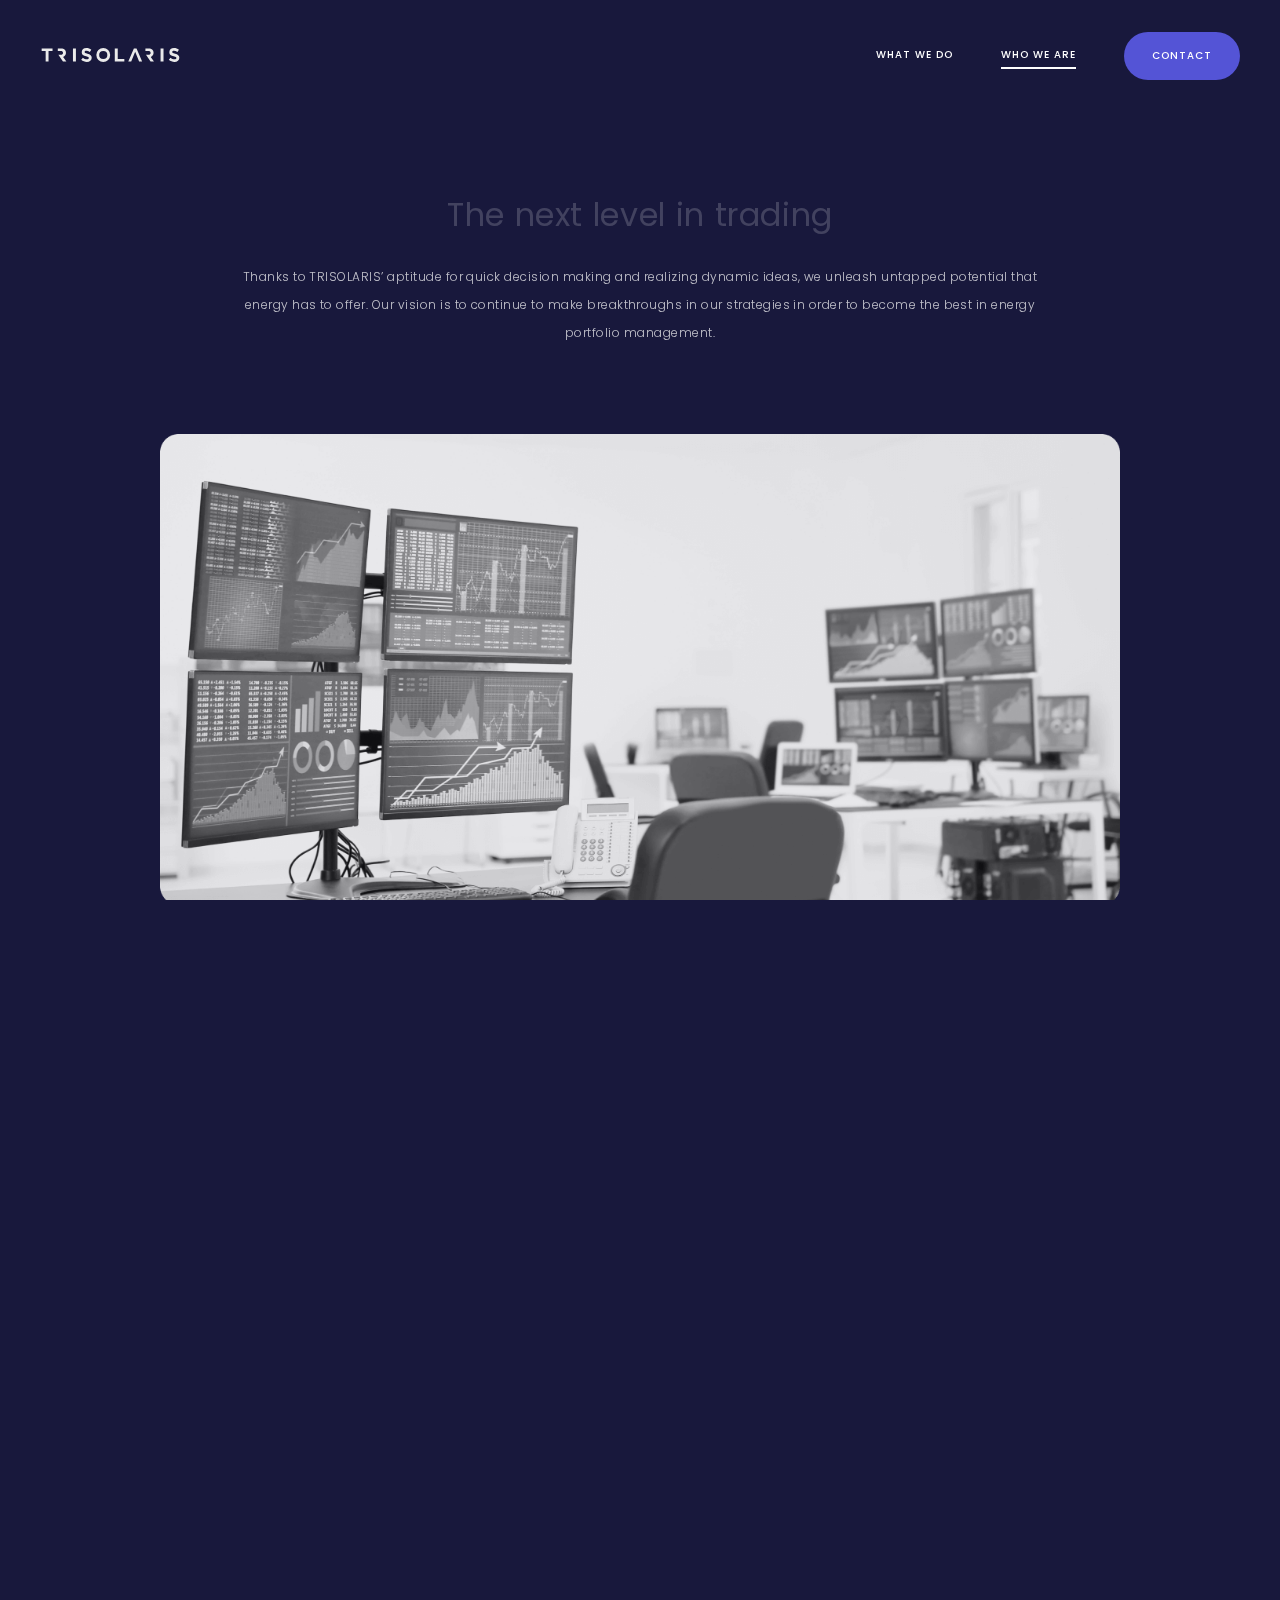
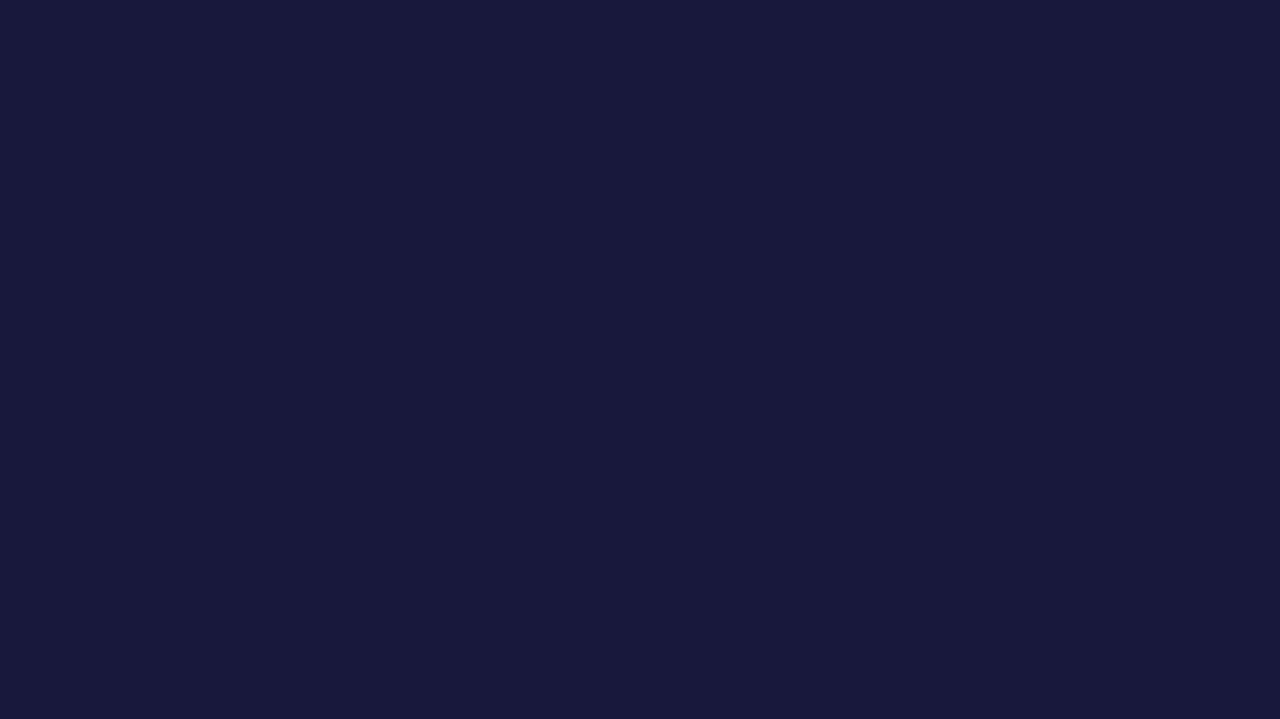
==== commit a7b2b9ac: "Fin" ====
--- a/about.html
+++ b/about.html
@@ -22,14 +22,14 @@
 		<div id="smooth-content">
 			<nav class="nav">
 				<div class="nav__logo">
-					<a href="/trisolaris/"><img src="@/../images/bg/logo.svg" alt="Trisolaris logo"></a>
+					<a href="./"><img src="@/../images/bg/logo.svg" alt="Trisolaris logo"></a>
 				</div>
 				<div class="nav__burger"></div>
 				<div class="nav__menu">
 
-					<a class="nav__menu__burger nav__menu__item" href="/trisolaris/" role="button">What we do</a>
-					<a class="nav__menu__burger nav__menu__item nav__menu__item-active" href="/trisolaris/about.html" role="button">Who we are</a>
-					<a class="nav__menu__burger nav__menu__button" href="/trisolaris/contact.html" role="button">
+					<a class="nav__menu__burger nav__menu__item" href="./" role="button">What we do</a>
+					<a class="nav__menu__burger nav__menu__item nav__menu__item-active" href="./about.html" role="button">Who we are</a>
+					<a class="nav__menu__burger nav__menu__button" href="./contact.html" role="button">
 						<p>Contact</p>
 					</a>
 
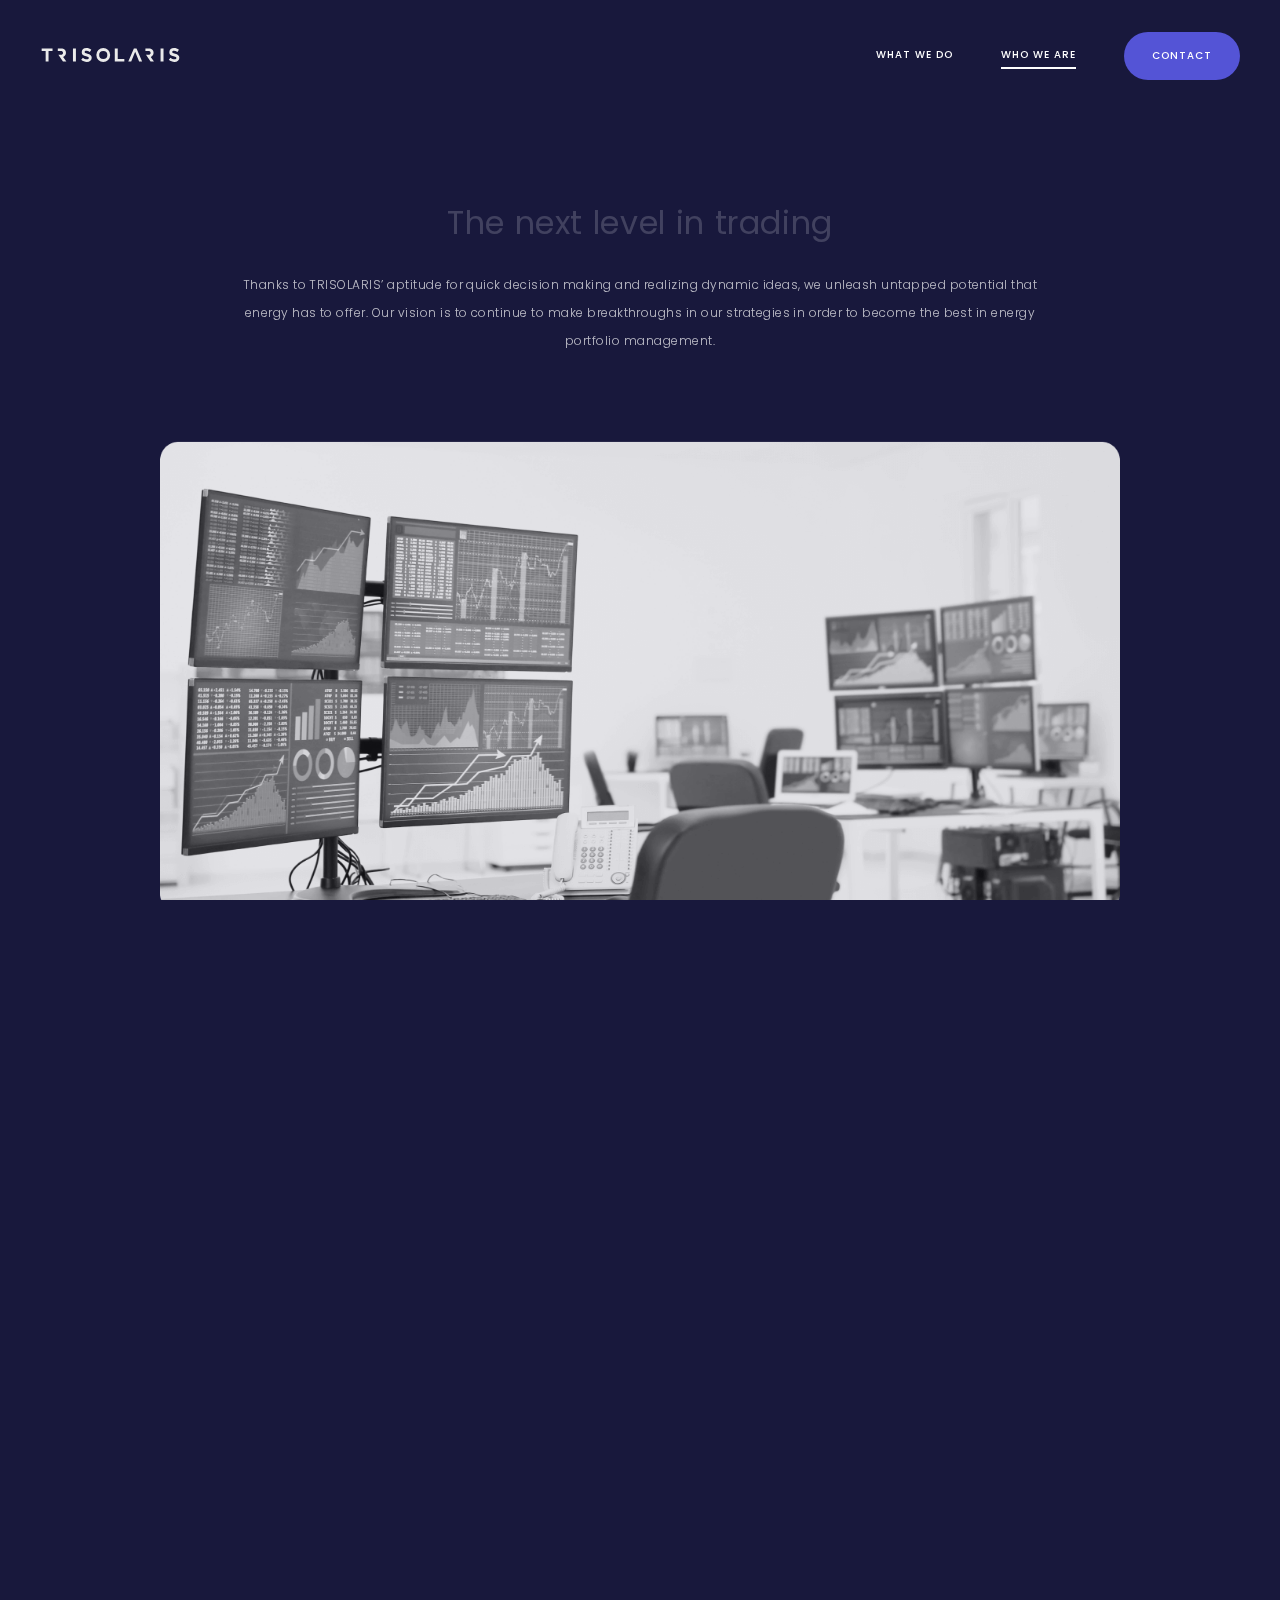
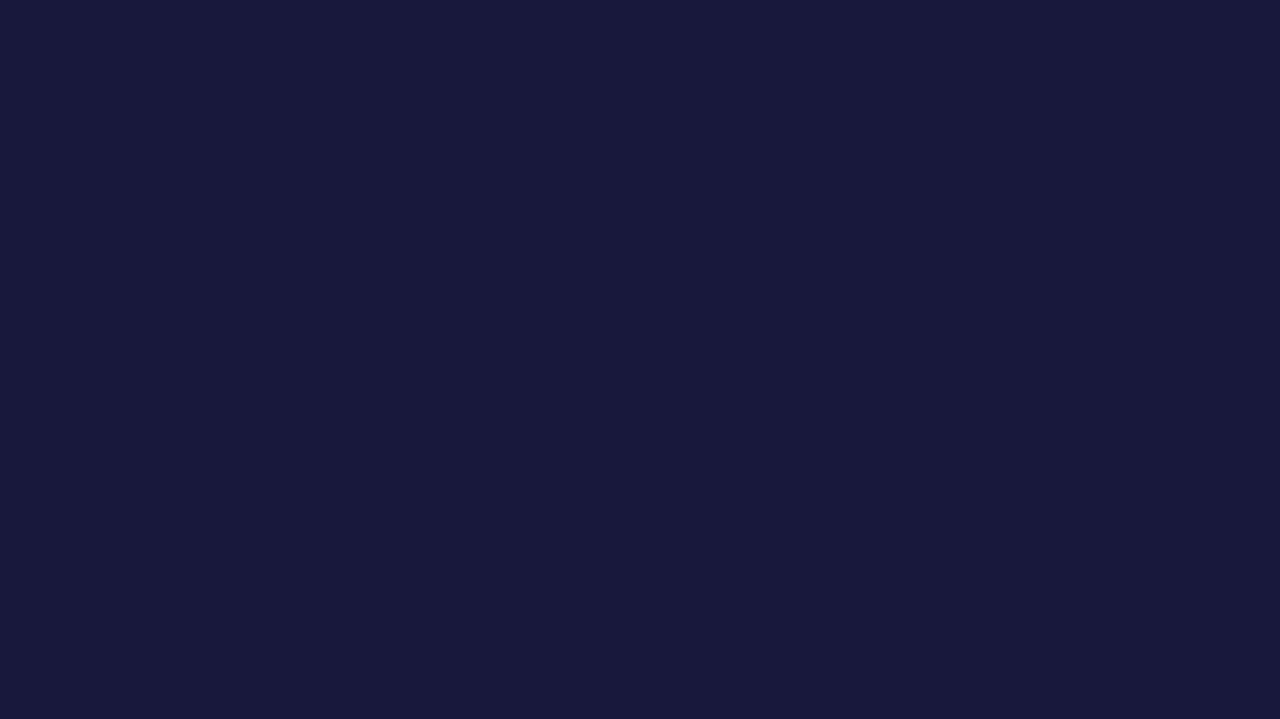
==== commit c1a65fe9: "><" ====
--- a/about.html
+++ b/about.html
@@ -73,9 +73,9 @@
 					<div class="bottom__content__contacts container">
 						<div class="bottom__content__contacts__item">
 							<h4>Pages</h4>
-							<a class="bottom__content__contacts__item-underline" href="/trisolaris/" role="button">What we do</a>
-							<a class="bottom__content__contacts__item-underline" href="/trisolaris/about.html" role="button">Who we are</a>
-							<a class="bottom__content__contacts__item-underline" href="/trisolaris/contact.html" role="button">Contact</a>
+							<a class="bottom__content__contacts__item-underline" href="./" role="button">What we do</a>
+							<a class="bottom__content__contacts__item-underline" href="./about.html" role="button">Who we are</a>
+							<a class="bottom__content__contacts__item-underline" href="./contact.html" role="button">Contact</a>
 						</div>
 						<div class="bottom__content__contacts__item">
 							<h4>Company</h4>
@@ -90,7 +90,7 @@
 							<h4>Contact</h4>
 							<a href="tel:+41417401402" rel="noopener" role="button">Phone: +41 41 740 14 02</a>
 							<a href="mailto:info@trisolaris.ch" rel="noopener" role="button">E-mail: info@trisolaris.ch</a>
-							<a href="/trisolaris/" role="button">Web: www.trisolaris.ch</a>
+							<a href="./" role="button">Web: www.trisolaris.ch</a>
 						</div>
 						<!--
             <div class="bottom__content__contacts__item">
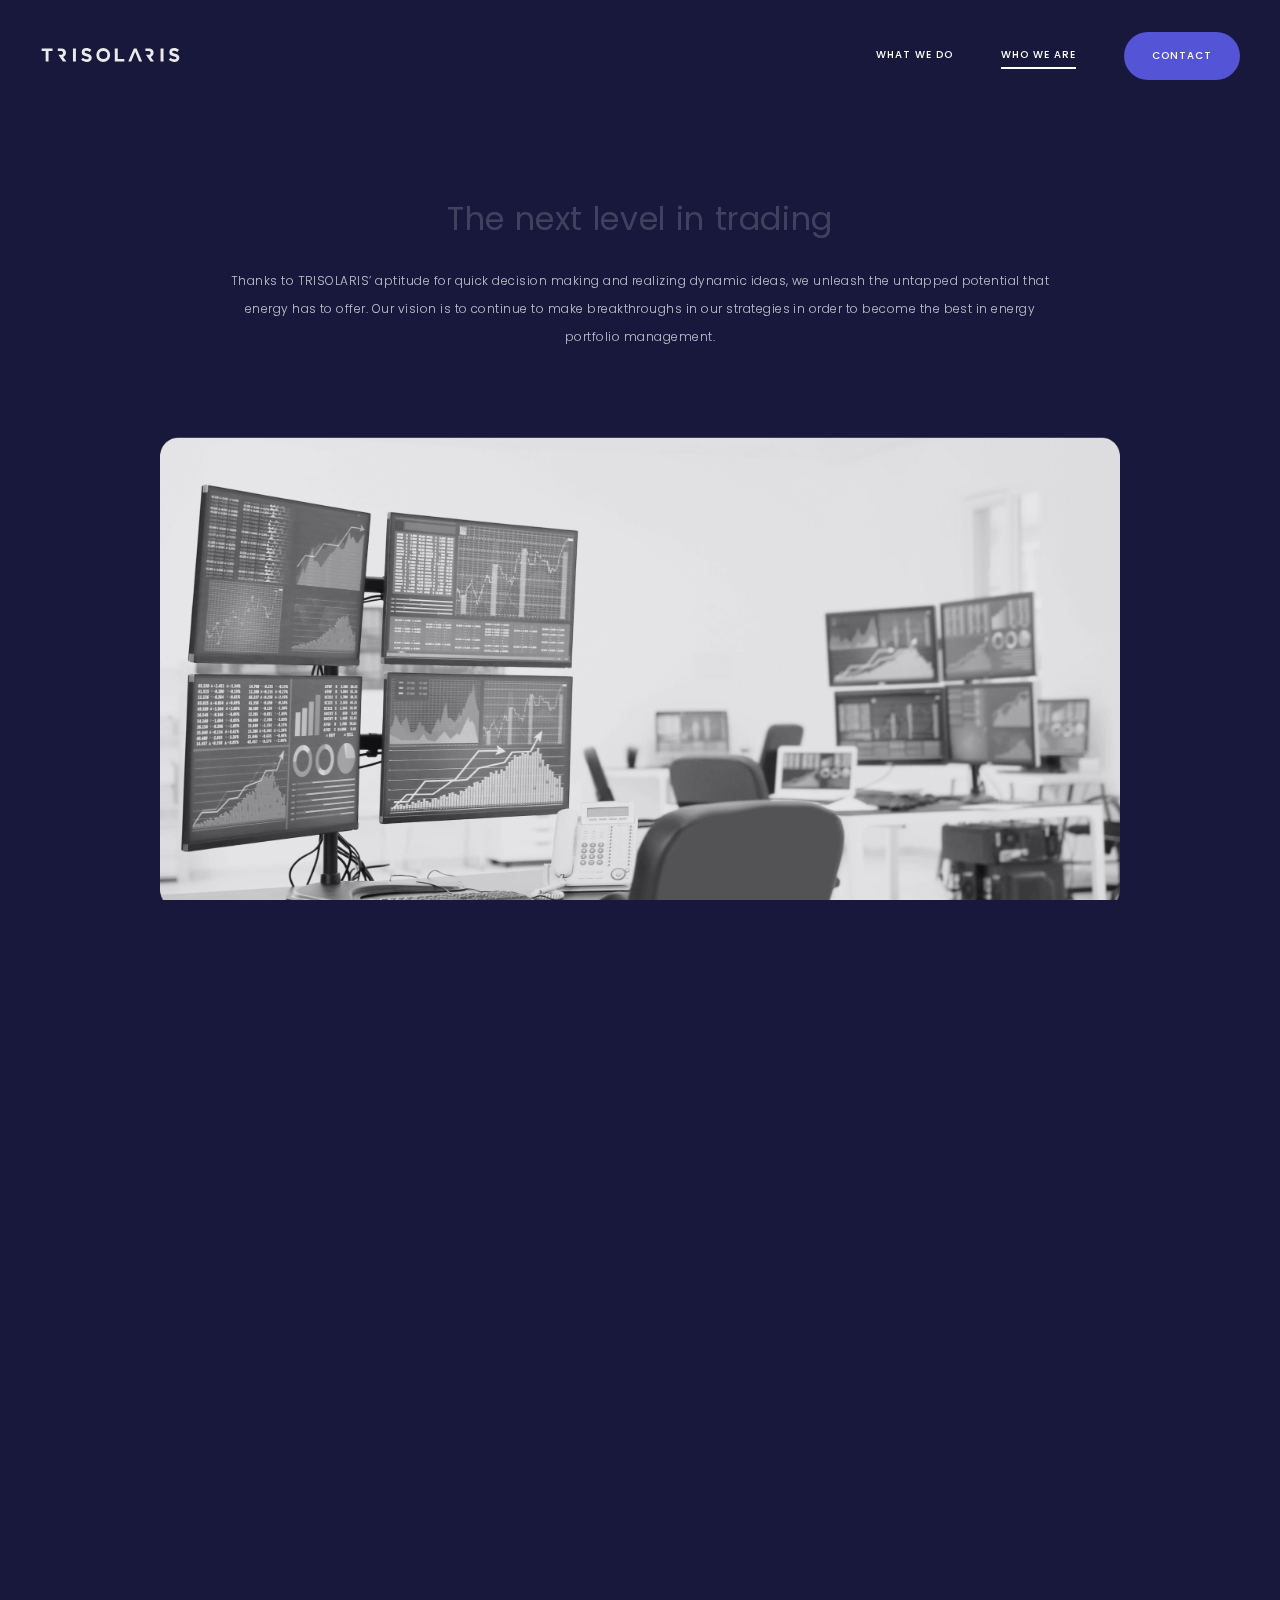
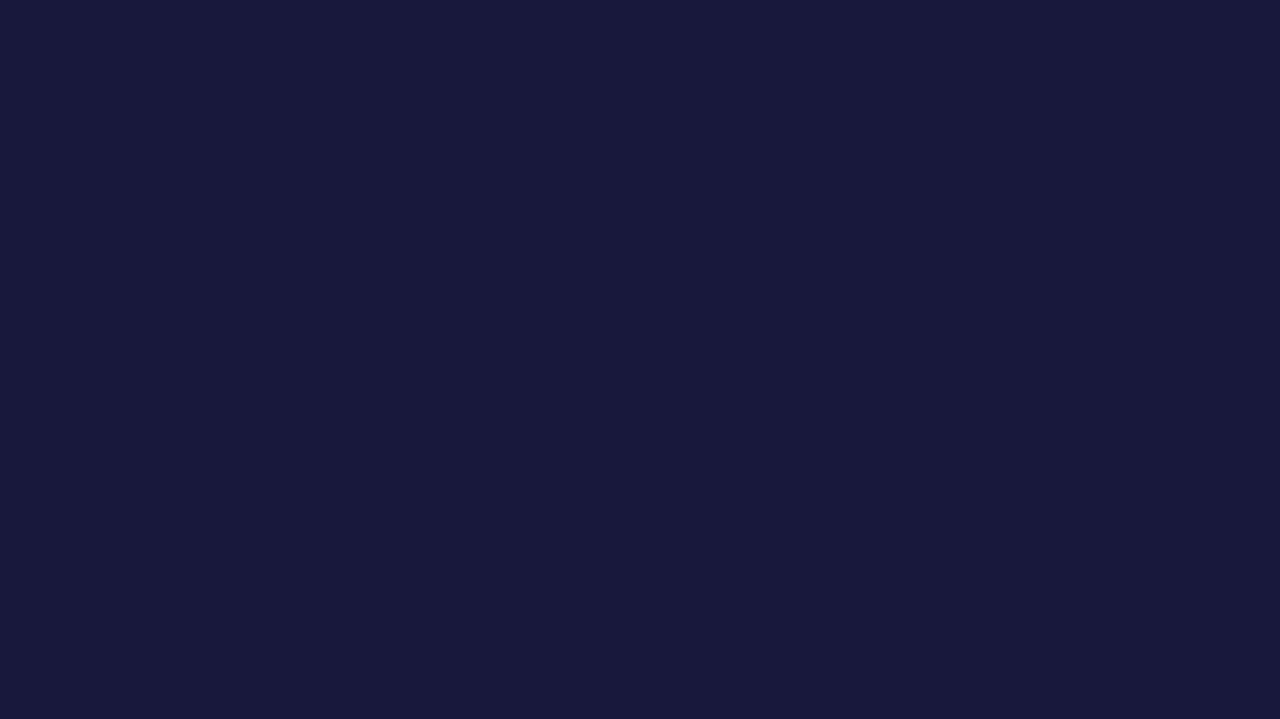
==== commit bee41251: "Live" ====
--- a/about.html
+++ b/about.html
@@ -39,7 +39,7 @@
 				<div class="container">
 					<div class="aboutus__text">
 						<h1 class="aboutus__text-animation">The next level in trading</h1>
-						<p>Thanks to TRISOLARIS’ aptitude for quick decision making and realizing dynamic ideas, we unleash untapped potential that energy has to offer. Our vision is to continue to make breakthroughs in our strategies in order to become the best in energy portfolio management.</p>
+						<p>Thanks to TRISOLARIS’ aptitude for quick decision making and realizing dynamic ideas, we unleash the untapped potential that energy has to offer. Our vision is to continue to make breakthroughs in our strategies in order to become the best in energy portfolio management.</p>
 					</div>
 					<div class="aboutus__image">
 						<img src="@/../images/bg/aboutus.png" alt="">
@@ -113,7 +113,7 @@
 	<script type="text/js" src="js/ScrollSmoother.min.js"></script>
 	<script type="text/js" src="js/ScrollTrigger.min.js"></script>
 
-	<script src="js/scripts.js?202303142070"></script>
+	<script src="js/scripts.js?202303155833"></script>
 
 </body>
 
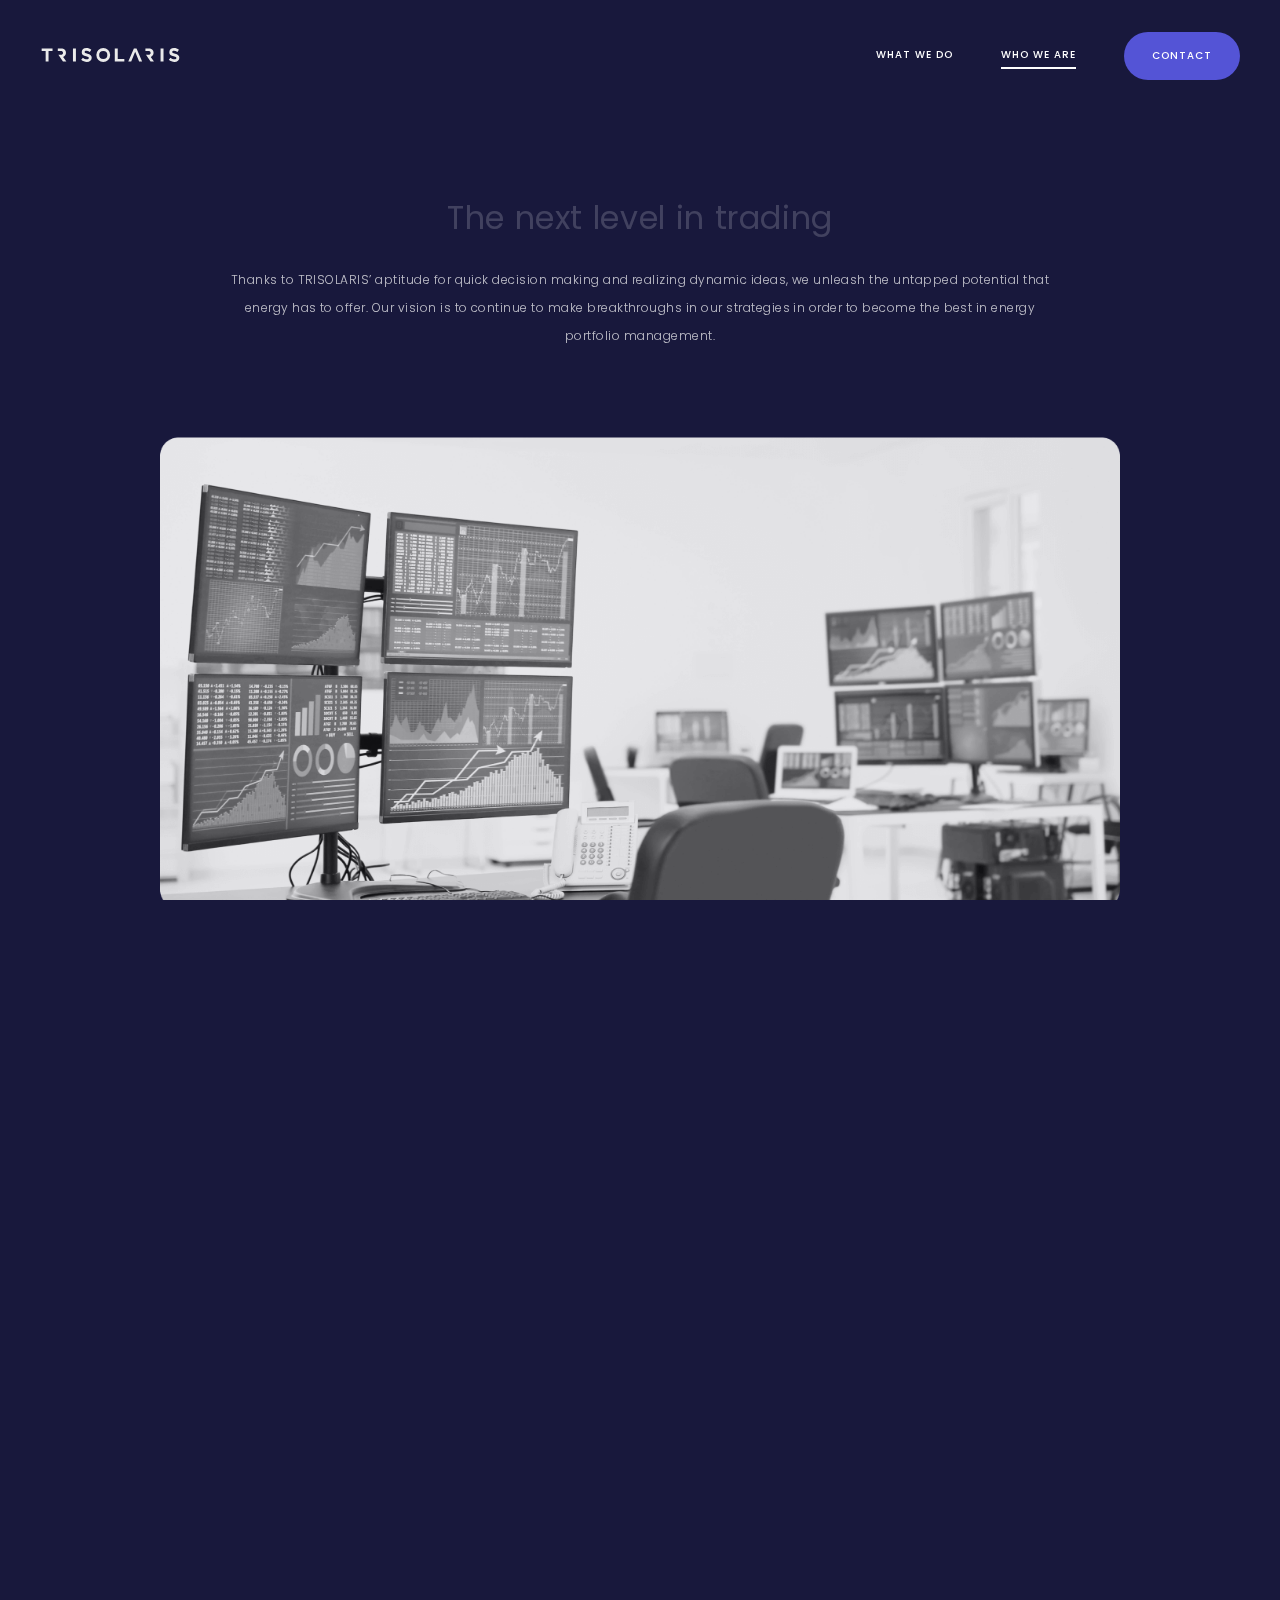
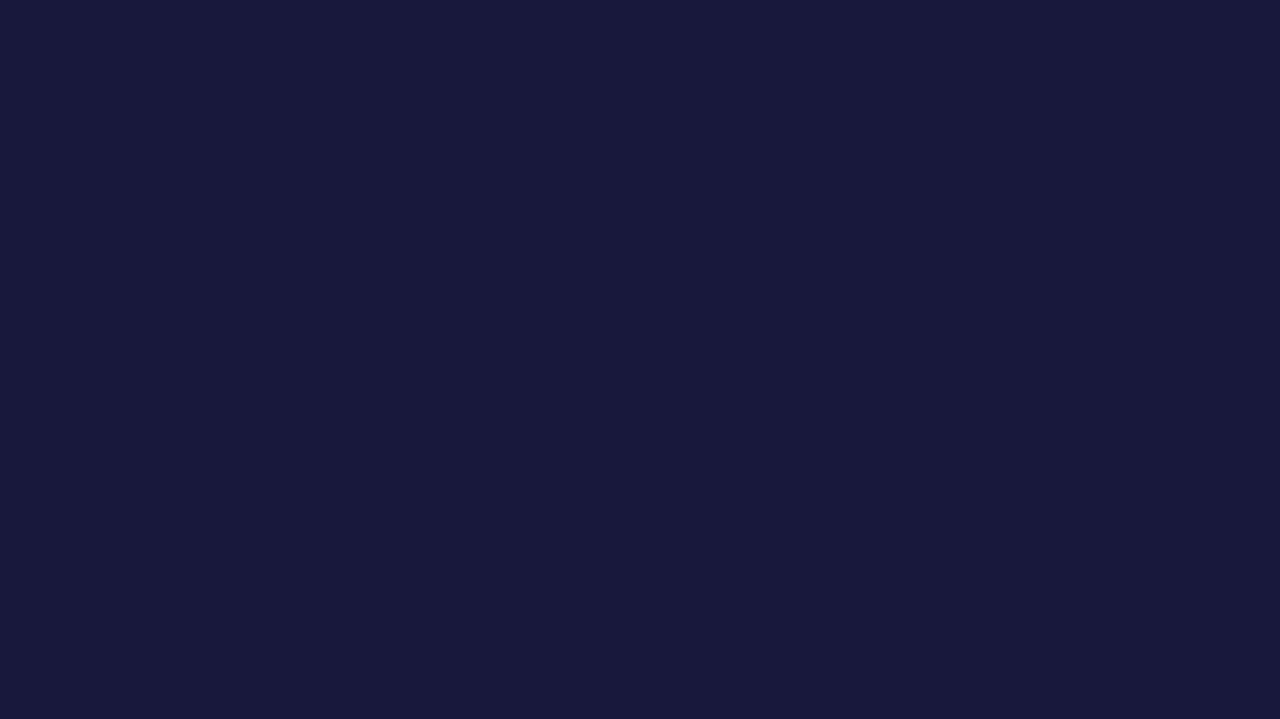
==== commit cade849a: "Share image" ====
--- a/about.html
+++ b/about.html
@@ -14,6 +14,11 @@
 	<link rel="mask-icon" href="images/content/favicon/safari-pinned-tab.svg" color="#5bbad5">
 	<meta name="msapplication-TileColor" content="#da532c">
 	<meta name="theme-color" content="#ffffff">
+
+	<meta property="og:image" content="@/../images/bg/Trisolaris_share_image.png">
+	<meta property="og:image:type" content="image/png">
+	<meta property="og:image:width" content="1920">
+	<meta property="og:image:height" content="1080">
 
 </head>
 
@@ -51,7 +56,7 @@
 					</div>
 					<div class="aboutus__bottomtext">
 						<h1>To reach our goal, TRISOLARIS leverages our own unique advantage – connecting our data and proprietary technology with market expertise.</h1>
-						<p>We utilize our team’s proficiency  in analyzing data, recognizing patterns and solving complex problems to avoid risk, reduce volatility in the market and maximize profit. Our team’s skill in maneuvering the markets’ complexities always ensure that our trading activities are not only operating smoothly but at their top capacities.</p>
+						<p>We utilize our team’s proficiency in analyzing data, recognizing patterns and solving complex problems to avoid risk, reduce volatility in the market and maximize profit. Our team’s skill in maneuvering the markets’ complexities always ensure that our trading activities are not only operating smoothly but at their top capacities.</p>
 					</div>
 				</div>
 			</section>
@@ -113,7 +118,7 @@
 	<script type="text/js" src="js/ScrollSmoother.min.js"></script>
 	<script type="text/js" src="js/ScrollTrigger.min.js"></script>
 
-	<script src="js/scripts.js?202303155833"></script>
+	<script src="js/scripts.js?202303215366"></script>
 
 </body>
 
